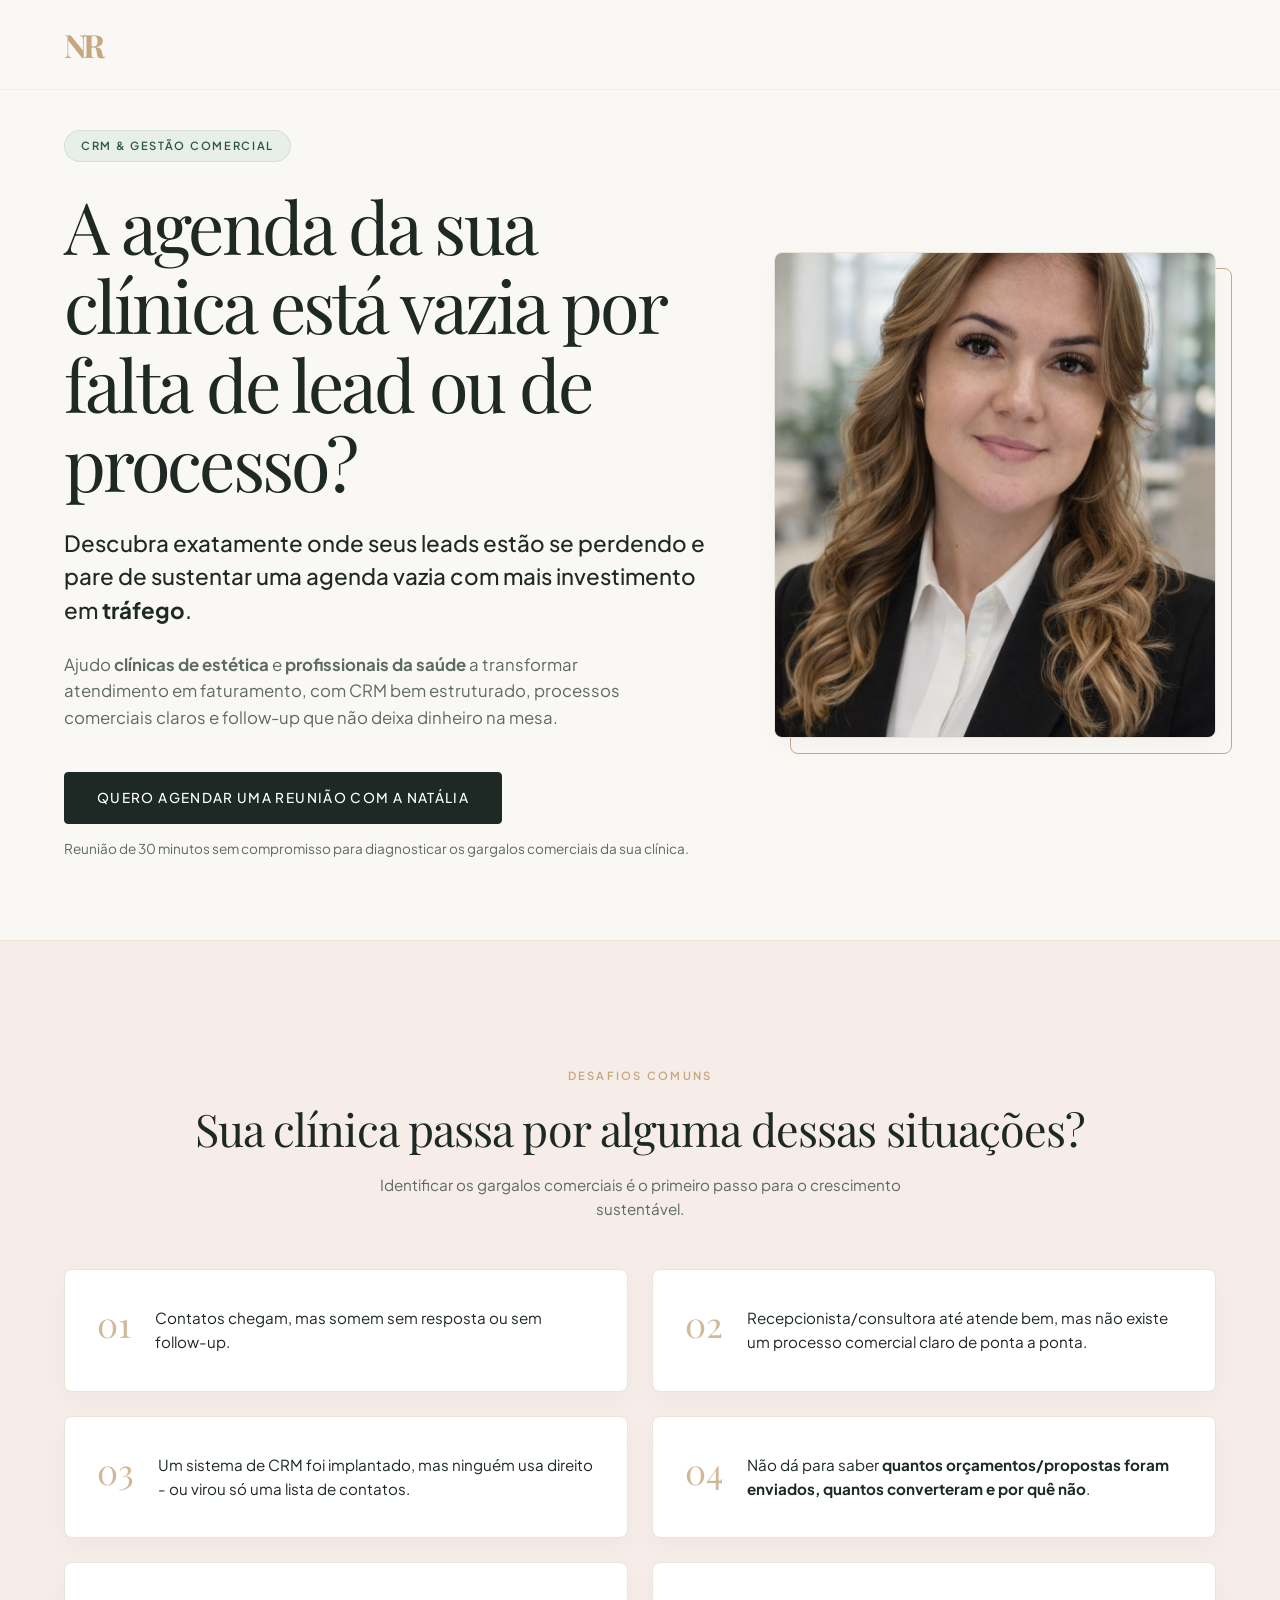
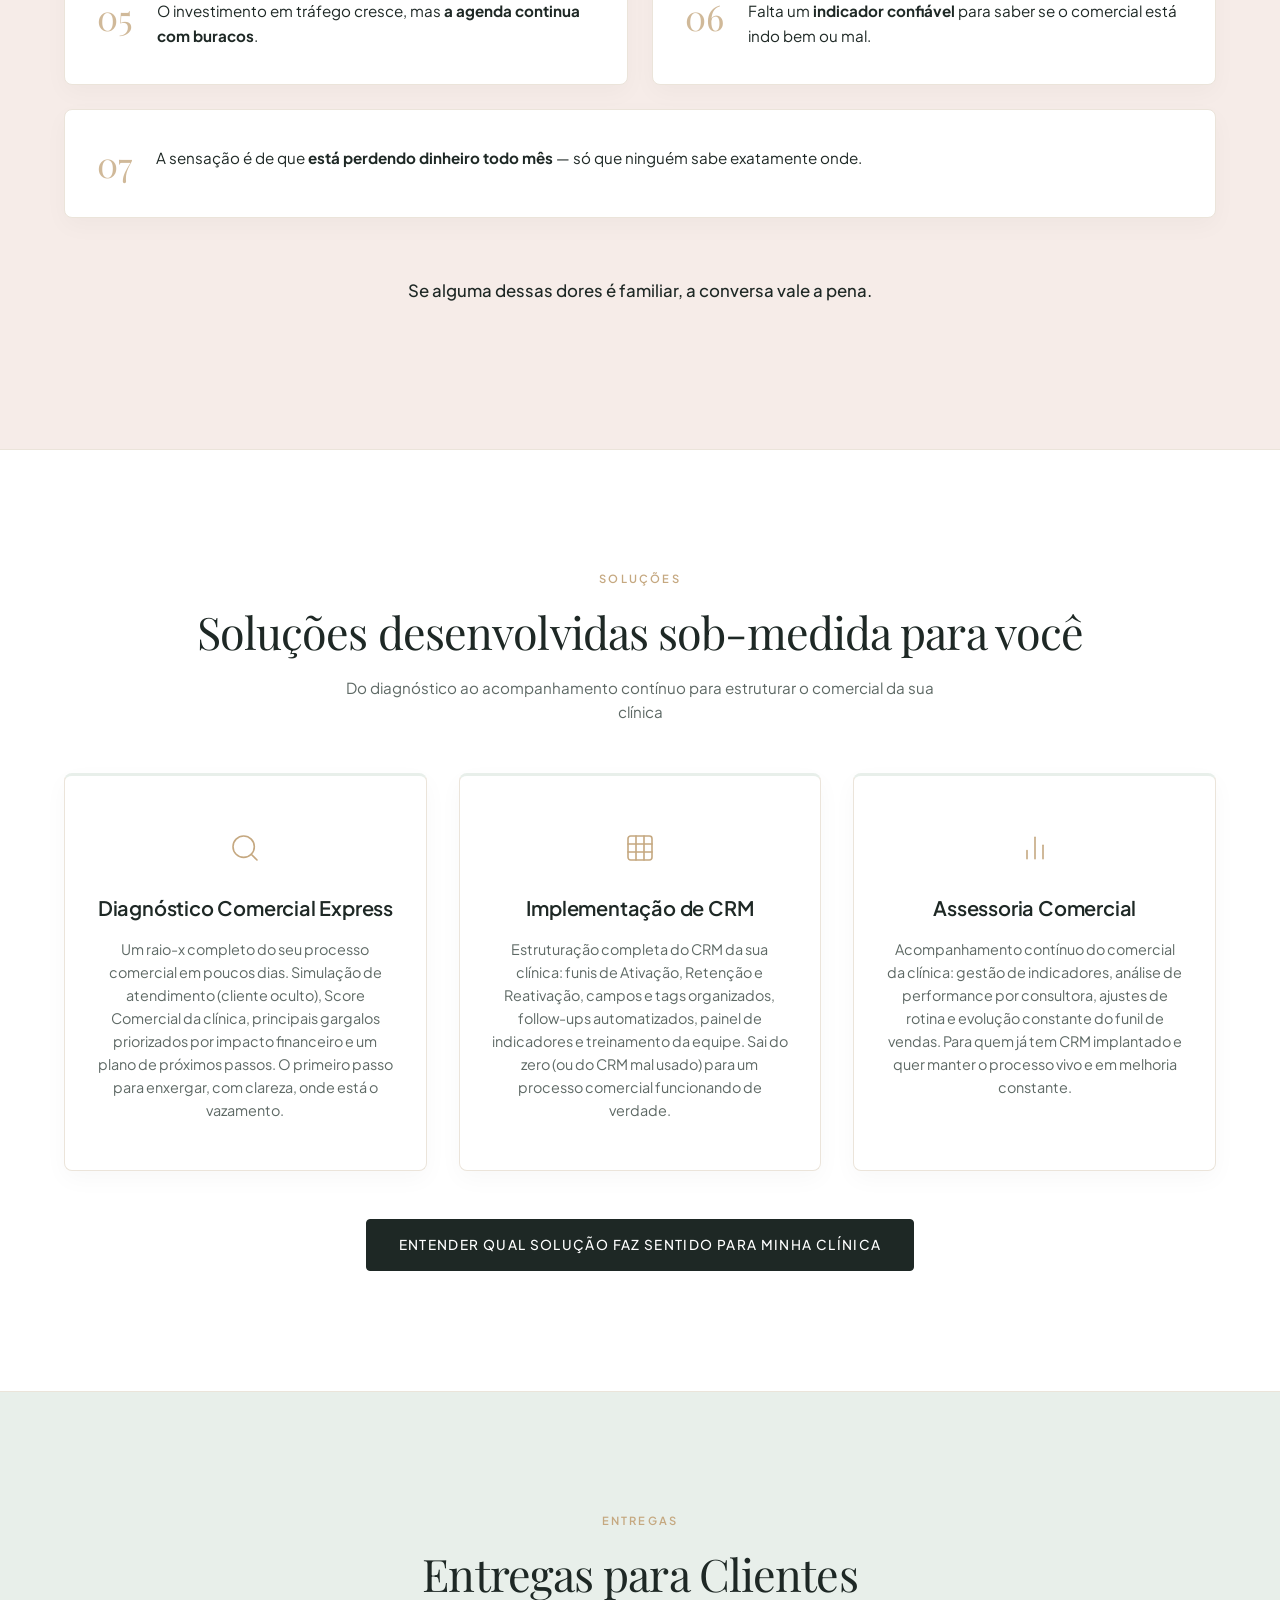
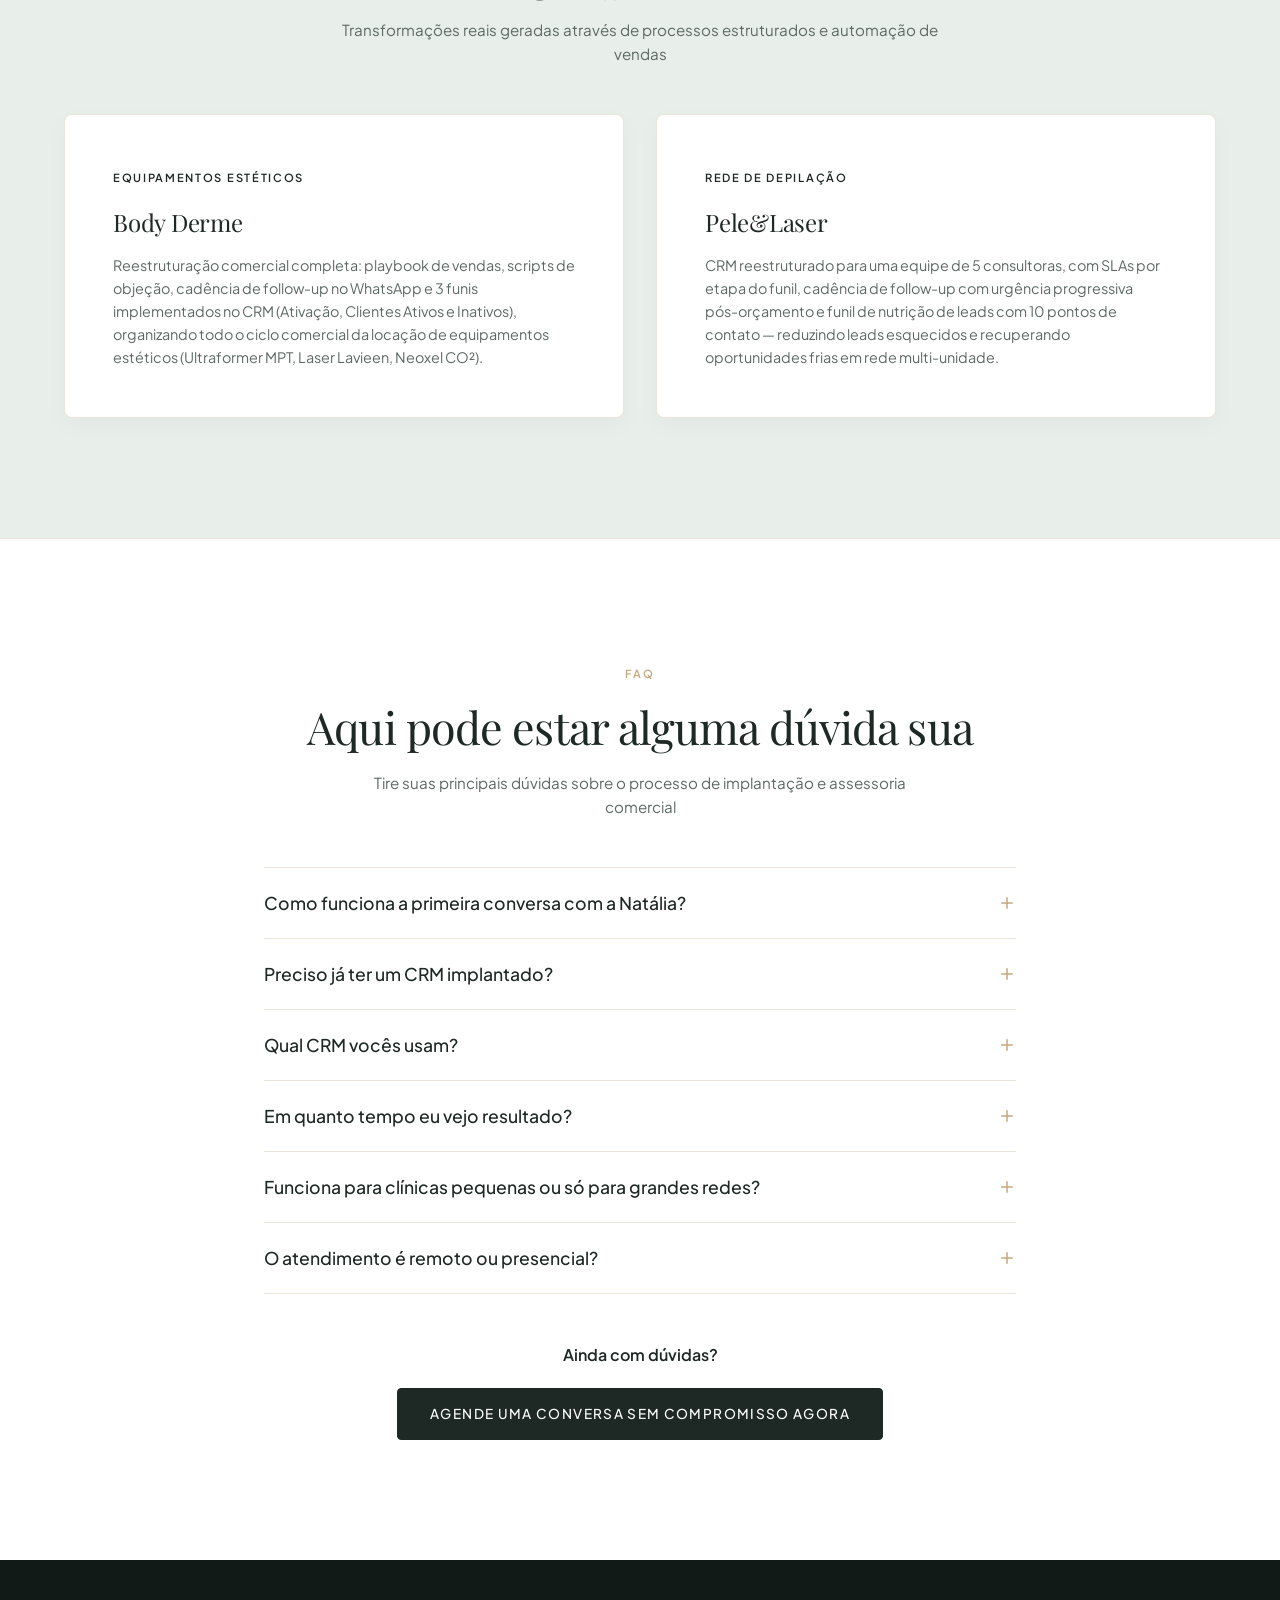
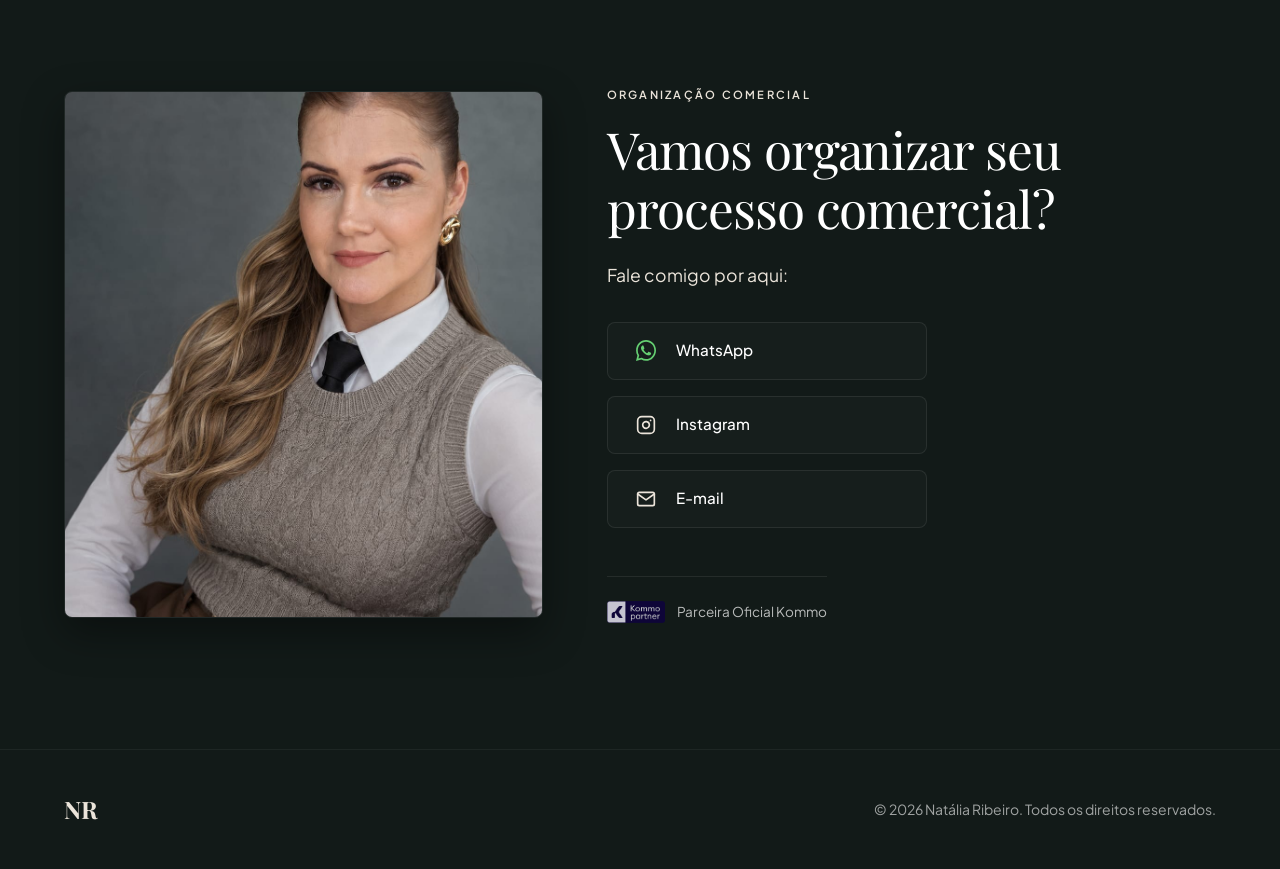
==== index.html @ 7fae6b9a "Remover seção de catálogo do WhatsApp" ====
<!DOCTYPE html>
<html lang="pt-BR">
<head>
    <meta charset="UTF-8">
    <meta name="viewport" content="width=device-width, initial-scale=1.0">
    <meta http-equiv="X-UA-Compatible" content="ie=edge">
    
    <!-- SEO Meta Tags -->
    <title>Natália Ribeiro | CRM e Gestão de Leads</title>
    <meta name="description" content="Especialista em CRM e Gestão de Leads. Transformo conversas em faturamento no Instagram para profissionais da saúde, estética e bem-estar.">
    <meta name="author" content="Natália Ribeiro">
    <meta name="keywords" content="CRM, Gestão de Leads, Kommo, Instagram, Vendas, Saúde, Estética, Automação, WhatsApp API">
    
    <!-- Open Graph / Facebook / WhatsApp -->
    <meta property="og:type" content="website">
    <meta property="og:url" content="https://nataliaribeiross.my.canva.site/">
    <meta property="og:title" content="Natália Ribeiro | CRM e Gestão de Leads">
    <meta property="og:description" content="Transformo conversas em faturamento no Instagram. Organização de processos comerciais, automações e estratégias de relacionamento.">
    <meta property="og:image" content="assets/profile.jpg">

    <!-- Favicon -->
    <link rel="shortcut icon" href="assets/favicon.png" type="image/png">

    <!-- Google Fonts -->
    <link rel="preconnect" href="https://fonts.googleapis.com">
    <link rel="preconnect" href="https://fonts.gstatic.com" crossorigin>
    <link href="https://fonts.googleapis.com/css2?family=Plus+Jakarta+Sans:wght@300;400;500;600;700&family=Playfair+Display:ital,wght@0,300;0,400;0,500;1,400&display=swap" rel="stylesheet">
    
    <!-- Stylesheet -->
    <link rel="stylesheet" href="style.css">
</head>
<body>

    <!-- Header Navigation -->
    <header class="header">
        <div class="header-container">
            <a href="#sobre" class="logo">NR</a>
            
            <!-- Mobile Menu Toggle -->
            <button class="nav-toggle" aria-label="Abrir menu" aria-controls="primary-navigation" aria-expanded="false">
                <span class="hamburger"></span>
            </but            <!-- Navbar Links -->
            <nav class="nav" id="primary-navigation">
                <ul class="nav-list">
                    <li><a href="#sobre" class="nav-link">Sobre</a></li>
                    <li><a href="#dores" class="nav-link">Desafios</a></li>
                    <li><a href="#servicos" class="nav-link">Soluções</a></li>
                    <li><a href="#cases" class="nav-link">Cases</a></li>
                    <li><a href="#duvidas" class="nav-link">Dúvidas</a></li>
                    <li><a href="#contato" class="nav-link">Contato</a></li>
                </ul>
            </nav>
        </div>
    </header>

    <main>
        <!-- Hero Section -->
        <section id="sobre" class="hero-section">
            <div class="container hero-container">
                <div class="hero-content">
                    <span class="hero-badge animate-fade-in">CRM & Gestão Comercial</span>
                    <h1 class="hero-title animate-fade-in">A agenda da sua clínica está vazia por falta de lead ou de processo?</h1>
                    <p class="hero-subtitle animate-fade-in-delay">
                        Descubra exatamente onde seus leads estão se perdendo e pare de sustentar uma agenda vazia com mais investimento em <strong>tráfego</strong>.
                    </p>
                    <p class="hero-description animate-fade-in-delay-2">
                        Ajudo <strong>clínicas de estética</strong> e <strong>profissionais da saúde</strong> a transformar atendimento em faturamento, com CRM bem estruturado, processos comerciais claros e follow-up que não deixa dinheiro na mesa.
                    </p>
                    <div class="hero-cta animate-fade-in-delay-3">
                        <a href="#contato" class="btn btn-primary">Quero agendar uma reunião com a Natália</a>
                        <span class="hero-cta-hint">Reunião de 30 minutos sem compromisso para diagnosticar os gargalos comerciais da sua clínica.</span>
                    </div>
                </div>
                <div class="hero-image-wrapper animate-fade-in-right">
                    <img src="assets/profile.jpg" alt="Natália Ribeiro" class="hero-img">
                </div>
            </div>
        </section>

        <!-- Pains Section (Sessão 2) -->
        <section id="dores" class="pains-section">
            <div class="container pains-container">
                <div class="pains-header text-center">
                    <span class="section-tag">Desafios Comuns</span>
                    <h2 class="section-title">Sua clínica passa por alguma dessas situações?</h2>
                    <p class="section-subtitle">Identificar os gargalos comerciais é o primeiro passo para o crescimento sustentável.</p>
                </div>
                
                <div class="pains-list">
                    <!-- Pain 1 -->
                    <div class="pain-item">
                        <span class="pain-num">01</span>
                        <p class="pain-text">Contatos chegam, mas somem sem resposta ou sem follow-up.</p>
                    </div>

                    <!-- Pain 2 -->
                    <div class="pain-item">
                        <span class="pain-num">02</span>
                        <p class="pain-text">Recepcionista/consultora até atende bem, mas não existe um processo comercial claro de ponta a ponta.</p>
                    </div>

                    <!-- Pain 3 -->
                    <div class="pain-item">
                        <span class="pain-num">03</span>
                        <p class="pain-text">Um sistema de CRM foi implantado, mas ninguém usa direito - ou virou só uma lista de contatos.</p>
                    </div>

                    <!-- Pain 4 -->
                    <div class="pain-item">
                        <span class="pain-num">04</span>
                        <p class="pain-text">Não dá para saber <strong>quantos orçamentos/propostas foram enviados, quantos converteram e por quê não</strong>.</p>
                    </div>

                    <!-- Pain 5 -->
                    <div class="pain-item">
                        <span class="pain-num">05</span>
                        <p class="pain-text">O investimento em tráfego cresce, mas <strong>a agenda continua com buracos</strong>.</p>
                    </div>

                    <!-- Pain 6 -->
                    <div class="pain-item">
                        <span class="pain-num">06</span>
                        <p class="pain-text">Falta um <strong>indicador confiável</strong> para saber se o comercial está indo bem ou mal.</p>
                    </div>

                    <!-- Pain 7 -->
                    <div class="pain-item full-width">
                        <span class="pain-num">07</span>
                        <p class="pain-text">A sensação é de que <strong>está perdendo dinheiro todo mês</strong> — só que ninguém sabe exatamente onde.</p>
                    </div>
                </div>

                <div class="pains-footer text-center">
                    <p class="pains-footer-text">Se alguma dessas dores é familiar, a conversa vale a pena.</p>
                </div>
            </div>
        </section>

        <!-- Services Section -->
        <section id="servicos" class="services-section">
            <div class="container">
                <span class="section-tag text-center" style="display: block; text-align: center;">Soluções</span>
                <h2 class="section-title text-center">Soluções desenvolvidas sob-medida para você</h2>
                <p class="section-subtitle text-center">Do diagnóstico ao acompanhamento contínuo para estruturar o comercial da sua clínica</p>
                
                <div class="services-grid">
                    <!-- Card 1 -->
                    <div class="service-card">
                        <div class="service-icon">
                            <svg width="32" height="32" viewBox="0 0 24 24" fill="none" stroke="currentColor" stroke-width="1.2" stroke-linecap="round" stroke-linejoin="round">
                                <circle cx="11" cy="11" r="8"></circle>
                                <line x1="21" y1="21" x2="16.65" y2="16.65"></line>
                            </svg>
                        </div>
                        <h3 class="service-title">Diagnóstico Comercial Express</h3>
                        <p class="service-desc">
                            Um raio-x completo do seu processo comercial em poucos dias. Simulação de atendimento (cliente oculto), Score Comercial da clínica, principais gargalos priorizados por impacto financeiro e um plano de próximos passos. O primeiro passo para enxergar, com clareza, onde está o vazamento.
                        </p>
                    </div>

                    <!-- Card 2 -->
                    <div class="service-card">
                        <div class="service-icon">
                            <svg width="32" height="32" viewBox="0 0 24 24" fill="none" stroke="currentColor" stroke-width="1.2" stroke-linecap="round" stroke-linejoin="round">
                                <rect x="3" y="3" width="18" height="18" rx="2" ry="2"></rect>
                                <line x1="9" y1="3" x2="9" y2="21"></line>
                                <line x1="15" y1="3" x2="15" y2="21"></line>
                                <line x1="3" y1="9" x2="21" y2="9"></line>
                                <line x1="3" y1="15" x2="21" y2="15"></line>
                            </svg>
                        </div>
                        <h3 class="service-title">Implementação de CRM</h3>
                        <p class="service-desc">
                            Estruturação completa do CRM da sua clínica: funis de Ativação, Retenção e Reativação, campos e tags organizados, follow-ups automatizados, painel de indicadores e treinamento da equipe. Sai do zero (ou do CRM mal usado) para um processo comercial funcionando de verdade.
                        </p>
                    </div>

                    <!-- Card 3 -->
                    <div class="service-card">
                        <div class="service-icon">
                            <svg width="32" height="32" viewBox="0 0 24 24" fill="none" stroke="currentColor" stroke-width="1.2" stroke-linecap="round" stroke-linejoin="round">
                                <line x1="18" y1="20" x2="18" y2="10"></line>
                                <line x1="12" y1="20" x2="12" y2="4"></line>
                                <line x1="6" y1="20" x2="6" y2="14"></line>
                            </svg>
                        </div>
                        <h3 class="service-title">Assessoria Comercial</h3>
                        <p class="service-desc">
                            Acompanhamento contínuo do comercial da clínica: gestão de indicadores, análise de performance por consultora, ajustes de rotina e evolução constante do funil de vendas. Para quem já tem CRM implantado e quer manter o processo vivo e em melhoria constante.
                        </p>
                    </div>
                </div>

                <div class="services-cta text-center" style="margin-top: 48px;">
                    <a href="#contato" class="btn btn-primary">Entender qual solução faz sentido para minha clínica</a>
                </div>
            </div>
        </section>

        <!-- Cases Section (Sessão 4) -->
        <section id="cases" class="cases-section">
            <div class="container">
                <span class="section-tag text-center" style="display: block; text-align: center;">Entregas</span>
                <h2 class="section-title text-center">Entregas para Clientes</h2>
                <p class="section-subtitle text-center">Transformações reais geradas através de processos estruturados e automação de vendas</p>
                
                <div class="cases-grid">
                    <!-- Case 1 -->
                    <div class="case-card">
                        <div class="case-badge">Equipamentos Estéticos</div>
                        <h3 class="case-title">Body Derme</h3>
                        <p class="case-desc">
                            Reestruturação comercial completa: playbook de vendas, scripts de objeção, cadência de follow-up no WhatsApp e 3 funis implementados no CRM (Ativação, Clientes Ativos e Inativos), organizando todo o ciclo comercial da locação de equipamentos estéticos (Ultraformer MPT, Laser Lavieen, Neoxel CO²).
                        </p>
                    </div>

                    <!-- Case 2 -->
                    <div class="case-card">
                        <div class="case-badge">Rede de Depilação</div>
                        <h3 class="case-title">Pele&Laser</h3>
                        <p class="case-desc">
                            CRM reestruturado para uma equipe de 5 consultoras, com SLAs por etapa do funil, cadência de follow-up com urgência progressiva pós-orçamento e funil de nutrição de leads com 10 pontos de contato — reduzindo leads esquecidos e recuperando oportunidades frias em rede multi-unidade.
                        </p>
                    </div>
                </div>
            </div>
        </section>



        <!-- FAQ Section -->
        <section id="duvidas" class="faq-section">
            <div class="container faq-container">
                <div class="faq-header text-center">
                    <span class="section-tag">FAQ</span>
                    <h2 class="section-title">Aqui pode estar alguma dúvida sua</h2>
                    <p class="section-subtitle">Tire suas principais dúvidas sobre o processo de implantação e assessoria comercial</p>
                </div>
                
                <div class="faq-list">
                    <!-- Item 1 -->
                    <div class="faq-item">
                        <button class="faq-question" aria-expanded="false">
                            <span>Como funciona a primeira conversa com a Natália?</span>
                            <span class="faq-toggle-icon">
                                <svg width="18" height="18" viewBox="0 0 24 24" fill="none" stroke="currentColor" stroke-width="2" stroke-linecap="round" stroke-linejoin="round">
                                    <line x1="12" y1="5" x2="12" y2="19"></line>
                                    <line x1="5" y1="12" x2="19" y2="12"></line>
                                </svg>
                            </span>
                        </button>
                        <div class="faq-answer">
                            <div class="faq-answer-content">
                                <p>É uma reunião rápida, de cerca de 30 minutos, para entender o momento comercial da sua clínica e indicar o melhor caminho — seja o Diagnóstico Express, a Implementação de CRM ou a Assessoria Comercial.</p>
                            </div>
                        </div>
                    </div>

                    <!-- Item 2 -->
                    <div class="faq-item">
                        <button class="faq-question" aria-expanded="false">
                            <span>Preciso já ter um CRM implantado?</span>
                            <span class="faq-toggle-icon">
                                <svg width="18" height="18" viewBox="0 0 24 24" fill="none" stroke="currentColor" stroke-width="2" stroke-linecap="round" stroke-linejoin="round">
                                    <line x1="12" y1="5" x2="12" y2="19"></line>
                                    <line x1="5" y1="12" x2="19" y2="12"></line>
                                </svg>
                            </span>
                        </button>
                        <div class="faq-answer">
                            <div class="faq-answer-content">
                                <p>Não. Muitas clínicas começam do zero. O trabalho é justamente estruturar (ou reestruturar) esse processo comercial do início ao fim.</p>
                            </div>
                        </div>
                    </div>

                    <!-- Item 3 -->
                    <div class="faq-item">
                        <button class="faq-question" aria-expanded="false">
                            <span>Qual CRM vocês usam?</span>
                            <span class="faq-toggle-icon">
                                <svg width="18" height="18" viewBox="0 0 24 24" fill="none" stroke="currentColor" stroke-width="2" stroke-linecap="round" stroke-linejoin="round">
                                    <line x1="12" y1="5" x2="12" y2="19"></line>
                                    <line x1="5" y1="12" x2="19" y2="12"></line>
                                </svg>
                            </span>
                        </button>
                        <div class="faq-answer">
                            <div class="faq-answer-content">
                                <p>O trabalho é feito principalmente na plataforma Kommo (da qual a Natália é parceira oficial), mas o diagnóstico inicial não depende de qual CRM você já usa.</p>
                            </div>
                        </div>
                    </div>

                    <!-- Item 4 -->
                    <div class="faq-item">
                        <button class="faq-question" aria-expanded="false">
                            <span>Em quanto tempo eu vejo resultado?</span>
                            <span class="faq-toggle-icon">
                                <svg width="18" height="18" viewBox="0 0 24 24" fill="none" stroke="currentColor" stroke-width="2" stroke-linecap="round" stroke-linejoin="round">
                                    <line x1="12" y1="5" x2="12" y2="19"></line>
                                    <line x1="5" y1="12" x2="19" y2="12"></line>
                                </svg>
                            </span>
                        </button>
                        <div class="faq-answer">
                            <div class="faq-answer-content">
                                <p>O Diagnóstico Comercial Express entrega clareza sobre os gargalos em poucos dias. Já a Implementação de CRM costuma rodar em fases, com entregas e treinamentos ao longo do projeto — o objetivo é gerar processo funcionando, não só relatório.</p>
                            </div>
                        </div>
                    </div>

                    <!-- Item 5 -->
                    <div class="faq-item">
                        <button class="faq-question" aria-expanded="false">
                            <span>Funciona para clínicas pequenas ou só para grandes redes?</span>
                            <span class="faq-toggle-icon">
                                <svg width="18" height="18" viewBox="0 0 24 24" fill="none" stroke="currentColor" stroke-width="2" stroke-linecap="round" stroke-linejoin="round">
                                    <line x1="12" y1="5" x2="12" y2="19"></line>
                                    <line x1="5" y1="12" x2="19" y2="12"></line>
                                </svg>
                            </span>
                        </button>
                        <div class="faq-answer">
                            <div class="faq-answer-content">
                                <p>Funciona para diferentes portes. O que muda é a profundidade do projeto, definida na conversa comercial inicial.</p>
                            </div>
                        </div>
                    </div>

                    <!-- Item 6 -->
                    <div class="faq-item">
                        <button class="faq-question" aria-expanded="false">
                            <span>O atendimento é remoto ou presencial?</span>
                            <span class="faq-toggle-icon">
                                <svg width="18" height="18" viewBox="0 0 24 24" fill="none" stroke="currentColor" stroke-width="2" stroke-linecap="round" stroke-linejoin="round">
                                    <line x1="12" y1="5" x2="12" y2="19"></line>
                                    <line x1="5" y1="12" x2="19" y2="12"></line>
                                </svg>
                            </span>
                        </button>
                        <div class="faq-answer">
                            <div class="faq-answer-content">
                                <p>100% remoto, o que permite atender clínicas em qualquer cidade do Brasil com a mesma agilidade e eficiência.</p>
                            </div>
                        </div>
                    </div>
                </div>
                
                <div class="faq-footer text-center" style="margin-top: 48px;">
                    <p class="faq-footer-text" style="font-weight: 600; margin-bottom: 20px; color: var(--gold-dark);">Ainda com dúvidas?</p>
                    <a href="#contato" class="btn btn-primary">Agende uma conversa sem compromisso agora</a>
                </div>
            </div>
        </section>

        <!-- Contact Section -->
        <section id="contato" class="contact-section">
            <div class="container contact-container">
                <div class="contact-image-wrapper">
                    <img src="assets/contact-profile.jpg" alt="Natália Ribeiro" class="contact-img">
                </div>
                
                <div class="contact-content">
                    <span class="section-tag invert">Organização Comercial</span>
                    <h2 class="contact-title">Vamos organizar seu processo comercial?</h2>
                    <p class="contact-subtitle">Fale comigo por aqui:</p>
                    
                    <div class="contact-links">
                        <!-- WhatsApp -->
                        <a href="https://wa.me/5534991922080" target="_blank" rel="noopener noreferrer" class="contact-btn whatsapp">
                            <span class="contact-icon-wrapper">
                                <img src="assets/whatsapp-icon.svg" alt="WhatsApp Icon" class="contact-icon">
                            </span>
                            <span>WhatsApp</span>
                        </a>
                        
                        <!-- Instagram -->
                        <a href="https://instagram.com/nataliaribeiiros" target="_blank" rel="noopener noreferrer" class="contact-btn instagram">
                            <span class="contact-icon-wrapper">
                                <svg width="20" height="20" viewBox="0 0 24 24" fill="none" stroke="currentColor" stroke-width="2" stroke-linecap="round" stroke-linejoin="round" class="contact-icon">
                                    <rect x="2" y="2" width="20" height="20" rx="5" ry="5"></rect>
                                    <path d="M16 11.37A4 4 0 1 1 12.63 8 4 4 0 0 1 16 11.37z"></path>
                                    <line x1="17.5" y1="6.5" x2="17.51" y2="6.5"></line>
                                </svg>
                            </span>
                            <span>Instagram</span>
                        </a>
                        
                        <!-- Email -->
                        <a href="mailto:nataliarsilveira@gmail.com" class="contact-btn email">
                            <span class="contact-icon-wrapper">
                                <svg width="20" height="20" viewBox="0 0 24 24" fill="none" stroke="currentColor" stroke-width="2" stroke-linecap="round" stroke-linejoin="round" class="contact-icon">
                                    <path d="M4 4h16c1.1 0 2 .9 2 2v12c0 1.1-.9 2-2 2H4c-1.1 0-2-.9-2-2V6c0-1.1.9-2 2-2z"></path>
                                    <polyline points="22,6 12,13 2,6"></polyline>
                                </svg>
                            </span>
                            <span>E-mail</span>
                        </a>
                    </div>

                    <!-- Kommo Partnership -->
                    <div class="kommo-badge">
                        <a href="http://www.kommo.com" target="_blank" rel="noopener noreferrer" class="kommo-link">
                            <img src="assets/kommo-logo.png" alt="Kommo Logo" class="kommo-logo">
                            <span class="kommo-text">Parceira Oficial Kommo</span>
                        </a>
                    </div>
                </div>
            </div>
        </section>
    </main>

    <!-- Footer -->
    <footer class="footer">
        <div class="container footer-container">
            <div class="footer-logo">NR</div>
            <p class="footer-copy">
                &copy; 2026 Natália Ribeiro. Todos os direitos reservados.
            </p>
        </div>
    </footer>

    <!-- JavaScript -->
    <script src="index.js"></script>
</body>
</html>
---- style.css ----
/* ==========================================================================
   DESIGN SYSTEM & VARIABLES
   ========================================================================== */
:root {
    /* Color Palette - Pastel Premium */
    --bg-primary: #FAF8F5;       /* Alabastro/Areia muito suave - fundo principal */
    --bg-secondary: #FFFFFF;     /* Branco puro para blocos e cards */
    --bg-pastel-sage: #E8EFEA;    /* Verde sálvia pastel (estética, saúde, frescor) */
    --bg-pastel-rose: #F6ECE8;    /* Rosa antigo/pêssego pastel (delicado, beleza) */
    --bg-dark: #121A18;          /* Grafite floresta profundo para seções escuras */
    --text-dark: #1E2825;        /* Texto principal escuro e suave */
    --text-muted: #5E6965;       /* Texto secundário cinza sálvia */
    --gold: #C5A880;             /* Ouro champanhe */
    --gold-light: #EBE4DA;       /* Linhas de contorno claras */
    --white: #ffffff;
    --shadow-soft: 0 8px 24px rgba(30, 40, 37, 0.03);
    --shadow-hover: 0 16px 36px rgba(30, 40, 37, 0.05);
    
    /* Fonts */
    --font-title: 'Playfair Display', serif;
    --font-body: 'Plus Jakarta Sans', sans-serif;
    
    /* Transitions & Borders */
    --transition-smooth: all 0.5s cubic-bezier(0.16, 1, 0.3, 1);
    --transition-fast: all 0.25s cubic-bezier(0.16, 1, 0.3, 1);
    --border-radius-card: 8px;
    --border-radius-btn: 4px;
    
    /* Layout */
    --header-height: 90px;
    --header-scrolled-height: 75px;
}

/* ==========================================================================
   RESET & BASE STYLES
   ========================================================================== */
*, *::before, *::after {
    box-sizing: border-box;
    margin: 0;
    padding: 0;
}

html {
    scroll-behavior: smooth;
    font-size: 16px;
    background-color: var(--bg-primary);
    -webkit-font-smoothing: antialiased;
}

body {
    font-family: var(--font-body);
    color: var(--text-dark);
    line-height: 1.6;
    overflow-x: hidden;
    background-color: var(--bg-primary);
}

img {
    max-width: 100%;
    height: auto;
    display: block;
}

a {
    text-decoration: none;
    color: inherit;
    transition: var(--transition-fast);
}

button {
    font-family: inherit;
    border: none;
    background: none;
    cursor: pointer;
}

ul {
    list-style: none;
}

.container {
    width: 100%;
    max-width: 1200px;
    margin: 0 auto;
    padding: 0 24px;
}

/* ==========================================================================
   TYPOGRAPHY
   ========================================================================== */
h1, h2, h3, h4 {
    font-family: var(--font-body);
    color: var(--text-dark);
    font-weight: 600;
    letter-spacing: -0.01em;
}

.section-tag {
    display: inline-block;
    font-size: 0.7rem;
    font-weight: 600;
    text-transform: uppercase;
    letter-spacing: 0.2em;
    color: var(--gold);
    margin-bottom: 16px;
}

.section-tag.invert {
    color: var(--gold-light);
}

.section-title {
    font-family: var(--font-title);
    font-size: clamp(1.8rem, 4.5vw, 2.8rem);
    font-weight: 400;
    line-height: 1.25;
    margin-bottom: 16px;
    letter-spacing: -0.02em;
    color: var(--text-dark);
}

.text-center {
    text-align: center;
}

.section-subtitle {
    font-size: 0.95rem;
    color: var(--text-muted);
    max-width: 600px;
    margin: 0 auto 48px;
    font-weight: 400;
    line-height: 1.6;
}

/* ==========================================================================
   BUTTONS
   ========================================================================== */
.btn {
    display: inline-block;
    padding: 14px 32px;
    font-size: 0.85rem;
    font-weight: 500;
    text-transform: uppercase;
    letter-spacing: 0.1em;
    border-radius: var(--border-radius-btn);
    transition: var(--transition-fast);
    text-align: center;
}

.btn-primary {
    background-color: var(--text-dark);
    color: var(--white);
    border: 1px solid var(--text-dark);
}

.btn-primary:hover {
    background-color: var(--gold);
    border-color: var(--gold);
    color: var(--white);
}

/* ==========================================================================
   HEADER NAVIGATION
   ========================================================================== */
.header {
    position: fixed;
    top: 0;
    left: 0;
    width: 100%;
    height: var(--header-height);
    background-color: rgba(250, 248, 245, 0.85);
    backdrop-filter: blur(12px);
    -webkit-backdrop-filter: blur(12px);
    z-index: 1000;
    transition: var(--transition-smooth);
    border-bottom: 1px solid rgba(197, 168, 128, 0.15);
}

.header.scrolled {
    height: var(--header-scrolled-height);
    background-color: rgba(250, 248, 245, 0.96);
    box-shadow: var(--shadow-soft);
}

.header-container {
    height: 100%;
    display: flex;
    justify-content: space-between;
    align-items: center;
    max-width: 1200px;
    margin: 0 auto;
    padding: 0 24px;
}

.logo {
    font-family: var(--font-title);
    font-size: 2rem;
    font-weight: 700;
    color: var(--gold);
    letter-spacing: -0.12em;
    transition: var(--transition-smooth);
}

.logo:hover {
    transform: scale(1.05);
}

.nav-list {
    display: flex;
    gap: 32px;
}

.nav-link {
    font-size: 0.95rem;
    font-weight: 500;
    color: var(--gold);
    position: relative;
    padding: 6px 0;
}

.nav-link::after {
    content: '';
    position: absolute;
    bottom: 0;
    left: 0;
    width: 100%;
    height: 1px;
    background-color: var(--gold);
    transform: scaleX(0);
    transform-origin: right;
    transition: transform 0.3s cubic-bezier(0.16, 1, 0.3, 1);
}

.nav-link:hover::after,
.nav-link.active::after {
    transform: scaleX(1);
    transform-origin: left;
}

/* Mobile Toggle Hamburger */
.nav-toggle {
    display: none;
    z-index: 1100;
    padding: 10px;
}

.hamburger {
    display: block;
    position: relative;
    width: 24px;
    height: 2px;
    background-color: var(--gold);
    transition: var(--transition-smooth);
}

.hamburger::before,
.hamburger::after {
    content: '';
    position: absolute;
    left: 0;
    width: 100%;
    height: 2px;
    background-color: var(--gold);
    transition: var(--transition-smooth);
}

.hamburger::before {
    top: -6px;
}

.hamburger::after {
    bottom: -6px;
}

/* Active Hamburger menu toggle states */
.nav-toggle[aria-expanded="true"] .hamburger {
    background-color: transparent;
}

.nav-toggle[aria-expanded="true"] .hamburger::before {
    transform: rotate(45deg);
    top: 0;
}

.nav-toggle[aria-expanded="true"] .hamburger::after {
    transform: rotate(-45deg);
    bottom: 0;
}

/* ==========================================================================
   HERO SECTION
   ========================================================================== */
.hero-section {
    padding-top: calc(var(--header-height) + 40px);
    padding-bottom: 80px;
    position: relative;
    background-color: var(--bg-primary);
    overflow: hidden;
}

.hero-container {
    display: grid;
    grid-template-columns: 1.2fr 0.8fr;
    gap: 48px;
    align-items: center;
}

.hero-content {
    z-index: 2;
}

.hero-badge {
    display: inline-flex;
    align-items: center;
    padding: 6px 16px;
    font-size: 0.7rem;
    font-weight: 600;
    text-transform: uppercase;
    letter-spacing: 0.15em;
    color: #2b5745;
    background-color: var(--bg-pastel-sage);
    border-radius: 50px;
    margin-bottom: 24px;
    border: 1px solid rgba(43, 87, 69, 0.1);
}

.hero-title {
    font-family: var(--font-title);
    font-size: clamp(2.5rem, 8vw, 4.5rem);
    font-weight: 400;
    line-height: 1.1;
    margin-bottom: 24px;
    letter-spacing: -0.04em;
}

.hero-subtitle {
    font-size: clamp(1.1rem, 3vw, 1.4rem);
    font-family: var(--font-body);
    font-weight: 500;
    color: var(--text-dark);
    margin-bottom: 24px;
    line-height: 1.5;
}

.hero-description {
    font-size: clamp(0.95rem, 2vw, 1.05rem);
    color: var(--text-muted);
    margin-bottom: 40px;
    max-width: 600px;
    line-height: 1.6;
}

.hero-image-wrapper {
    position: relative;
    z-index: 2;
}

.hero-image-wrapper::before {
    content: '';
    position: absolute;
    top: 16px;
    left: 16px;
    width: 100%;
    height: 100%;
    border: 1px solid var(--gold);
    border-radius: var(--border-radius-card);
    z-index: -1;
    pointer-events: none;
    transition: var(--transition-smooth);
}

.hero-image-wrapper:hover::before {
    transform: translate(-4px, -4px);
}

.hero-img {
    width: 100%;
    height: auto;
    border-radius: var(--border-radius-card);
    box-shadow: var(--shadow-soft);
    object-fit: cover;
    aspect-ratio: 1 / 1.1;
    border: 1px solid var(--gold-light);
    transition: var(--transition-smooth);
}

.hero-img:hover {
    transform: scale(1.01);
}



/* ==========================================================================
   SERVICES SECTION
   ========================================================================== */
.services-section {
    padding: 120px 0;
    background-color: var(--bg-secondary);
    border-top: 1px solid var(--gold-light);
}

.services-grid {
    display: grid;
    grid-template-columns: repeat(3, 1fr);
    gap: 32px;
    margin-top: 48px;
}

.service-card {
    background-color: var(--white);
    padding: 48px 32px;
    border-radius: var(--border-radius-card);
    transition: var(--transition-fast);
    border: 1px solid var(--gold-light);
    border-top: 3px solid var(--bg-pastel-sage);
    display: flex;
    flex-direction: column;
    align-items: center;
    text-align: center;
    box-shadow: var(--shadow-soft);
}

.service-card:hover {
    transform: translateY(-4px);
    border-color: var(--gold);
    border-top-color: var(--gold-dark);
    box-shadow: var(--shadow-hover);
}

.service-icon {
    color: var(--gold);
    margin-bottom: 20px;
    display: flex;
    align-items: center;
    justify-content: center;
    width: 48px;
    height: 48px;
    transition: var(--transition-fast);
}

.service-card:hover .service-icon {
    color: var(--text-dark);
}

.service-title {
    font-size: 1.25rem;
    margin-bottom: 14px;
    font-weight: 600;
    color: var(--text-dark);
}

.service-desc {
    font-size: 0.9rem;
    color: var(--text-muted);
    line-height: 1.6;
}

/* ==========================================================================
   FAQ SECTION (ACCORDION)
   ========================================================================== */
.faq-section {
    padding: 120px 0;
    background-color: var(--white);
    border-top: 1px solid var(--gold-light);
}

.faq-container {
    max-width: 800px;
}

.faq-list {
    margin-top: 40px;
    display: flex;
    flex-direction: column;
    gap: 0;
}

.faq-item {
    background-color: transparent;
    border-bottom: 1px solid var(--gold-light);
    border-radius: 0;
    overflow: hidden;
    transition: var(--transition-fast);
}

.faq-item:first-child {
    border-top: 1px solid var(--gold-light);
}

.faq-question {
    width: 100%;
    padding: 24px 0;
    display: flex;
    justify-content: space-between;
    align-items: center;
    text-align: left;
    font-family: var(--font-body);
    font-size: 1.1rem;
    font-weight: 500;
    color: var(--text-dark);
    transition: var(--transition-fast);
}

.faq-toggle-icon {
    display: flex;
    align-items: center;
    justify-content: center;
    color: var(--gold);
    transition: transform 0.3s cubic-bezier(0.16, 1, 0.3, 1);
}

.faq-item.active {
    background-color: transparent;
}

.faq-item.active .faq-toggle-icon {
    transform: rotate(45deg);
}

.faq-answer {
    max-height: 0;
    overflow: hidden;
    transition: max-height 0.3s cubic-bezier(0.16, 1, 0.3, 1);
}

.faq-answer-content {
    padding: 0 0 24px 0;
    font-size: 0.95rem;
    color: var(--text-muted);
    line-height: 1.65;
}

/* ==========================================================================
   CONTACT SECTION
   ========================================================================== */
.contact-section {
    padding: 120px 0;
    background-color: var(--bg-dark);
    color: var(--white);
    position: relative;
    overflow: hidden;
}

.contact-container {
    display: grid;
    grid-template-columns: 0.88fr 1.12fr;
    gap: 64px;
    align-items: center;
}

.contact-content {
    z-index: 2;
}

.contact-title {
    font-family: var(--font-title);
    font-size: clamp(2rem, 6vw, 3.2rem);
    color: var(--white);
    line-height: 1.15;
    margin-bottom: 24px;
    font-weight: 400;
    letter-spacing: -0.02em;
}

.contact-subtitle {
    font-size: 1.1rem;
    color: var(--gold-light);
    margin-bottom: 32px;
}

.contact-links {
    display: flex;
    flex-direction: column;
    gap: 16px;
    margin-bottom: 48px;
    max-width: 320px;
}

.contact-btn {
    display: flex;
    align-items: center;
    gap: 16px;
    padding: 14px 24px;
    border-radius: var(--border-radius-card);
    background-color: rgba(255, 255, 255, 0.02);
    border: 1px solid rgba(255, 255, 255, 0.08);
    font-weight: 500;
    font-size: 0.95rem;
    color: var(--white);
    transition: var(--transition-fast);
}

.contact-icon-wrapper {
    display: flex;
    align-items: center;
    justify-content: center;
    width: 28px;
    height: 28px;
    color: var(--gold-light);
    transition: var(--transition-fast);
}

.contact-icon {
    width: 20px;
    height: auto;
}

.contact-icon.envelope {
    width: 24px;
}

/* Hover effects for contact buttons - Minimalist and unified */
.contact-btn:hover {
    background-color: rgba(255, 255, 255, 0.06);
    border-color: var(--gold);
    transform: translateY(-2px);
}

.contact-btn:hover .contact-icon-wrapper {
    color: var(--gold);
}

/* Partner Badge */
.kommo-badge {
    border-top: 1px solid rgba(255, 255, 255, 0.08);
    padding-top: 24px;
    display: inline-block;
}

.kommo-link {
    display: flex;
    align-items: center;
    gap: 12px;
}

.kommo-logo {
    height: 22px;
    width: auto;
    opacity: 0.8;
}

.kommo-text {
    font-size: 0.85rem;
    color: var(--white);
    opacity: 0.7;
}

.contact-image-wrapper {
    z-index: 2;
}

.contact-img {
    width: 100%;
    height: auto;
    border-radius: var(--border-radius-card);
    box-shadow: 0 15px 40px rgba(0, 0, 0, 0.4);
    object-fit: cover;
    aspect-ratio: 1 / 1.1;
    border: 1px solid rgba(255, 255, 255, 0.06);
}

/* ==========================================================================
   FOOTER
   ========================================================================== */
.footer {
    background-color: var(--bg-dark);
    color: rgba(255, 255, 255, 0.6);
    padding: 40px 0;
    border-top: 1px solid rgba(255, 255, 255, 0.05);
}

.footer-container {
    display: flex;
    justify-content: space-between;
    align-items: center;
}

.footer-logo {
    font-family: var(--font-title);
    font-size: 1.5rem;
    font-weight: 700;
    color: var(--gold-light);
}

.footer-copy {
    font-size: 0.875rem;
}

/* ==========================================================================
   RESPONSIVENESS (MEDIA QUERIES)
   ========================================================================== */

/* Display helper */
.desktop-only {
    display: block;
}

@media (max-width: 991px) {
    /* Hero section */
    .hero-container {
        grid-template-columns: 1fr;
        gap: 32px;
        text-align: center;
    }
    
    .hero-image-wrapper {
        order: -1;
        max-width: 450px;
        margin: 0 auto;
    }
    
    .hero-description {
        margin-left: auto;
        margin-right: auto;
    }
    
    /* Services grid */
    .services-grid {
        grid-template-columns: 1fr;
        gap: 24px;
        max-width: 480px;
        margin: 0 auto;
    }
    
    /* Contact section */
    .contact-container {
        grid-template-columns: 1fr;
        gap: 48px;
        text-align: center;
    }
    
    .contact-content {
        order: 1;
    }
    
    .contact-image-wrapper {
        order: 2;
        max-width: 450px;
        margin: 0 auto;
    }
    
    .contact-links {
        margin-left: auto;
        margin-right: auto;
    }
    
    .kommo-badge {
        justify-content: center;
    }
    
    .kommo-link {
        justify-content: center;
    }

    /* Intro section */
    .intro-section {
        background-image: none;
        padding: 80px 0;
    }
    
    .intro-container {
        justify-content: center;
    }
    
    .intro-content-wrapper {
        max-width: 100%;
        text-align: center;
    }
    
    .intro-divider {
        margin: 24px auto 32px;
    }
}

@media (max-width: 768px) {
    /* Display helpers */
    .desktop-only {
        display: none;
    }
    
    /* Sections spacing */
    .hero-section {
        padding-top: calc(var(--header-height) + 20px);
        padding-bottom: 60px;
    }
    
    .intro-section,
    .services-section,
    .faq-section,
    .contact-section {
        padding: 60px 0;
    }
    
    .intro-text {
        font-size: 1.1rem;
        text-align: center;
    }
    
    /* Toggle Hamburger Mobile Navigation */
    .nav-toggle {
        display: block;
    }
    
    .nav {
        position: fixed;
        top: var(--header-height);
        left: 0;
        width: 100%;
        height: 0;
        background-color: var(--bg-primary);
        z-index: 999;
        overflow: hidden;
        transition: var(--transition-smooth);
        border-bottom: 0px solid rgba(198, 167, 94, 0.1);
    }
    
    .nav.open {
        height: calc(100vh - var(--header-height));
        border-bottom: 1px solid rgba(198, 167, 94, 0.15);
    }
    
    .nav-list {
        flex-direction: column;
        align-items: center;
        justify-content: center;
        height: 80%;
        gap: 40px;
    }
    
    .nav-link {
        font-size: 1.35rem;
        font-family: var(--font-title);
        font-weight: 600;
    }
    
    .header.scrolled {
        /* Keep header height fixed on mobile to prevent navbar jumping */
        height: var(--header-height);
    }
    
    .nav-toggle[aria-expanded="true"] + .nav {
        /* handled by JS toggling .open class */
    }
    
    .footer-container {
        flex-direction: column;
        gap: 16px;
        text-align: center;
    }
}

/* ==========================================================================
   ANIMATIONS & EFFECTS
   ========================================================================== */
.animate-fade-in {
    animation: fadeIn 1s cubic-bezier(0.16, 1, 0.3, 1) forwards;
}

.animate-fade-in-delay {
    opacity: 0;
    animation: fadeIn 1s cubic-bezier(0.16, 1, 0.3, 1) 0.2s forwards;
}

.animate-fade-in-delay-2 {
    opacity: 0;
    animation: fadeIn 1s cubic-bezier(0.16, 1, 0.3, 1) 0.4s forwards;
}

.animate-fade-in-delay-3 {
    opacity: 0;
    animation: fadeIn 1s cubic-bezier(0.16, 1, 0.3, 1) 0.6s forwards;
}

.animate-fade-in-right {
    opacity: 0;
    transform: translateX(30px);
    animation: fadeInRight 1.2s cubic-bezier(0.16, 1, 0.3, 1) 0.3s forwards;
}

@keyframes fadeIn {
    from {
        opacity: 0;
        transform: translateY(20px);
    }
    to {
        opacity: 1;
        transform: translateY(0);
    }
}

@keyframes fadeInRight {
    from {
        opacity: 0;
        transform: translateX(30px);
    }
    to {
        opacity: 1;
        transform: translateX(0);
    }
}

/* ==========================================================================
   HERO CALLOUT/HINT
   ========================================================================== */
.hero-cta-hint {
    display: block;
    margin-top: 14px;
    font-size: 0.85rem;
    font-weight: 400;
    color: var(--text-muted);
    opacity: 0;
    animation: fadeIn 1s cubic-bezier(0.16, 1, 0.3, 1) 0.8s forwards;
}

/* ==========================================================================
   PAINS SECTION (SESSÃO 2)
   ========================================================================== */
.pains-section {
    padding: 120px 0;
    background-color: var(--bg-pastel-rose);
    position: relative;
    overflow: hidden;
    border-top: 1px solid var(--gold-light);
}

.pains-list {
    display: grid;
    grid-template-columns: repeat(2, 1fr);
    gap: 24px;
    margin-bottom: 60px;
    margin-top: 48px;
}

.pain-item {
    background-color: var(--bg-secondary);
    border: 1px solid var(--gold-light);
    padding: 36px 32px;
    border-radius: var(--border-radius-card);
    display: flex;
    align-items: flex-start;
    gap: 24px;
    box-shadow: var(--shadow-soft);
    transition: var(--transition-fast);
}

.pain-item:hover {
    transform: translateY(-2px);
    border-color: var(--gold);
    box-shadow: var(--shadow-hover);
}

.pain-item.full-width {
    grid-column: 1 / -1;
}

.pain-num {
    font-family: var(--font-title);
    font-size: 2.2rem;
    font-weight: 300;
    color: var(--gold);
    line-height: 1;
    opacity: 0.8;
    flex-shrink: 0;
}

.pain-text {
    font-size: 0.95rem;
    font-weight: 400;
    color: var(--text-dark);
    line-height: 1.6;
    margin: 0;
}

.pains-footer {
    max-width: 600px;
    margin: 0 auto;
}

.pains-footer-text {
    font-size: 1.05rem;
    font-weight: 500;
    color: var(--gold-dark);
    margin-bottom: 24px;
}

/* ==========================================================================
   CASES SECTION (SESSÃO 4)
   ========================================================================== */
.cases-section {
    padding: 120px 0;
    background-color: var(--bg-pastel-sage);
    border-top: 1px solid var(--gold-light);
}

.cases-grid {
    display: grid;
    grid-template-columns: repeat(auto-fit, minmax(400px, 1fr));
    gap: 32px;
    margin-top: 48px;
}

@media (max-width: 991px) {
    .cases-grid {
        grid-template-columns: 1fr;
    }
}

.case-card {
    background-color: var(--white);
    border-radius: var(--border-radius-card);
    padding: 48px;
    border: 1px solid var(--gold-light);
    position: relative;
    box-shadow: var(--shadow-soft);
    transition: var(--transition-fast);
}

.case-card:hover {
    transform: translateY(-4px);
    border-color: var(--gold);
    box-shadow: var(--shadow-hover);
}

.case-badge {
    display: inline-block;
    padding: 4px 0;
    background-color: transparent;
    color: var(--gold-dark);
    font-size: 0.7rem;
    font-weight: 600;
    text-transform: uppercase;
    letter-spacing: 0.15em;
    margin-bottom: 12px;
}

.case-title {
    font-size: 1.5rem;
    font-family: var(--font-title);
    font-weight: 400;
    color: var(--text-dark);
    margin-bottom: 12px;
}

.case-desc {
    font-size: 0.9rem;
    color: var(--text-muted);
    line-height: 1.6;
    margin: 0;
}
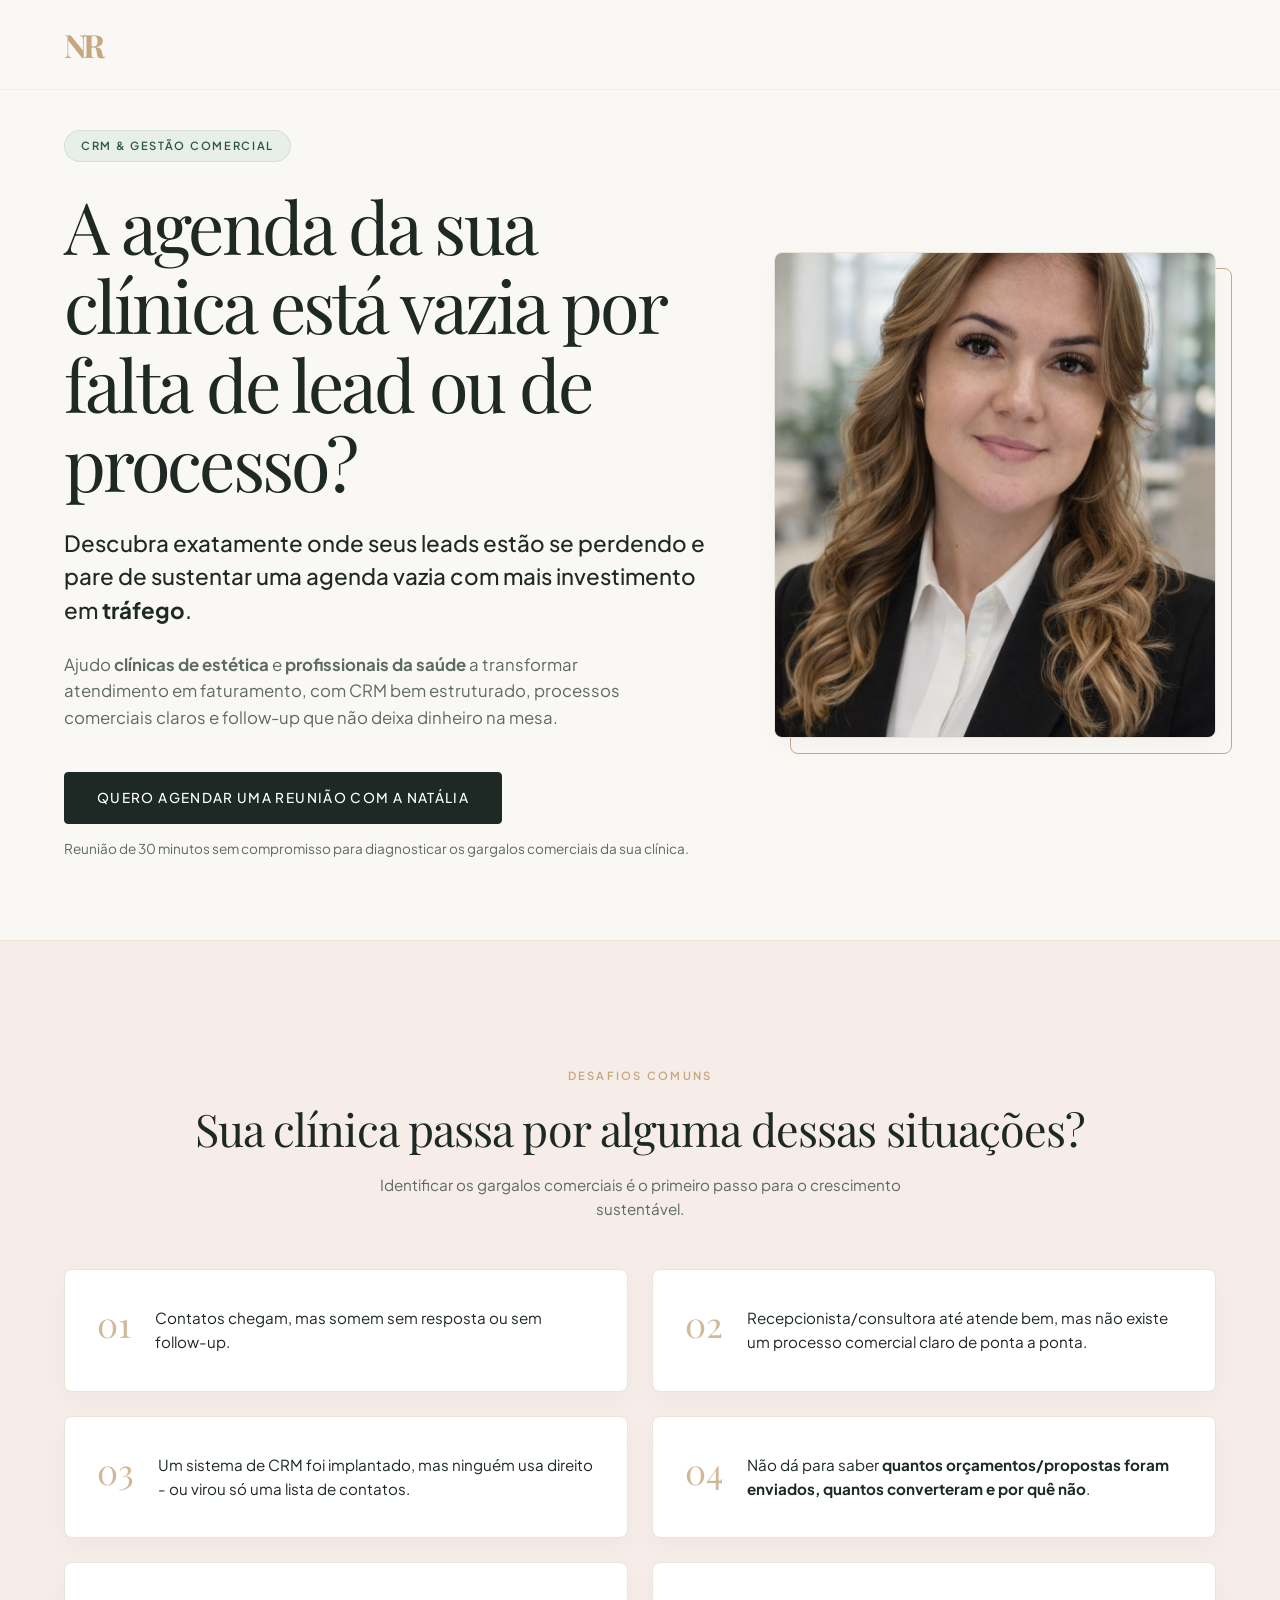
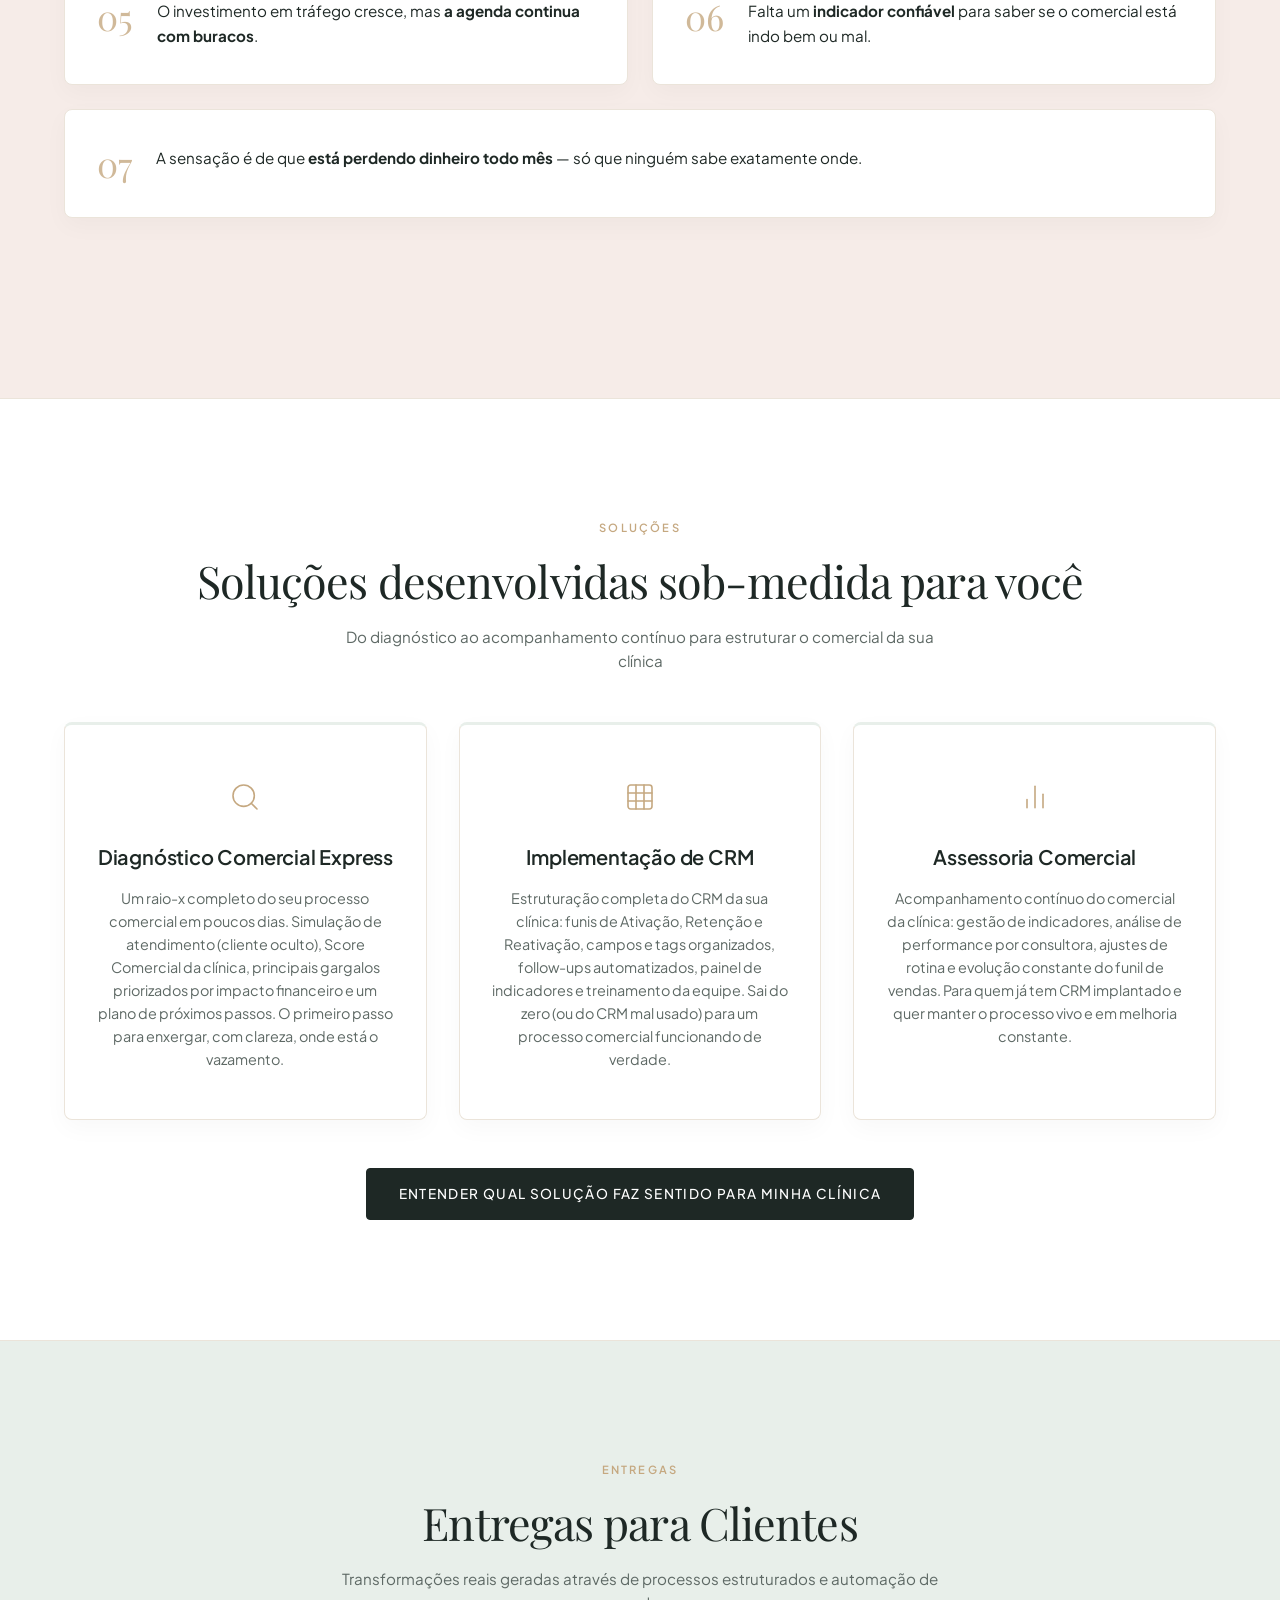
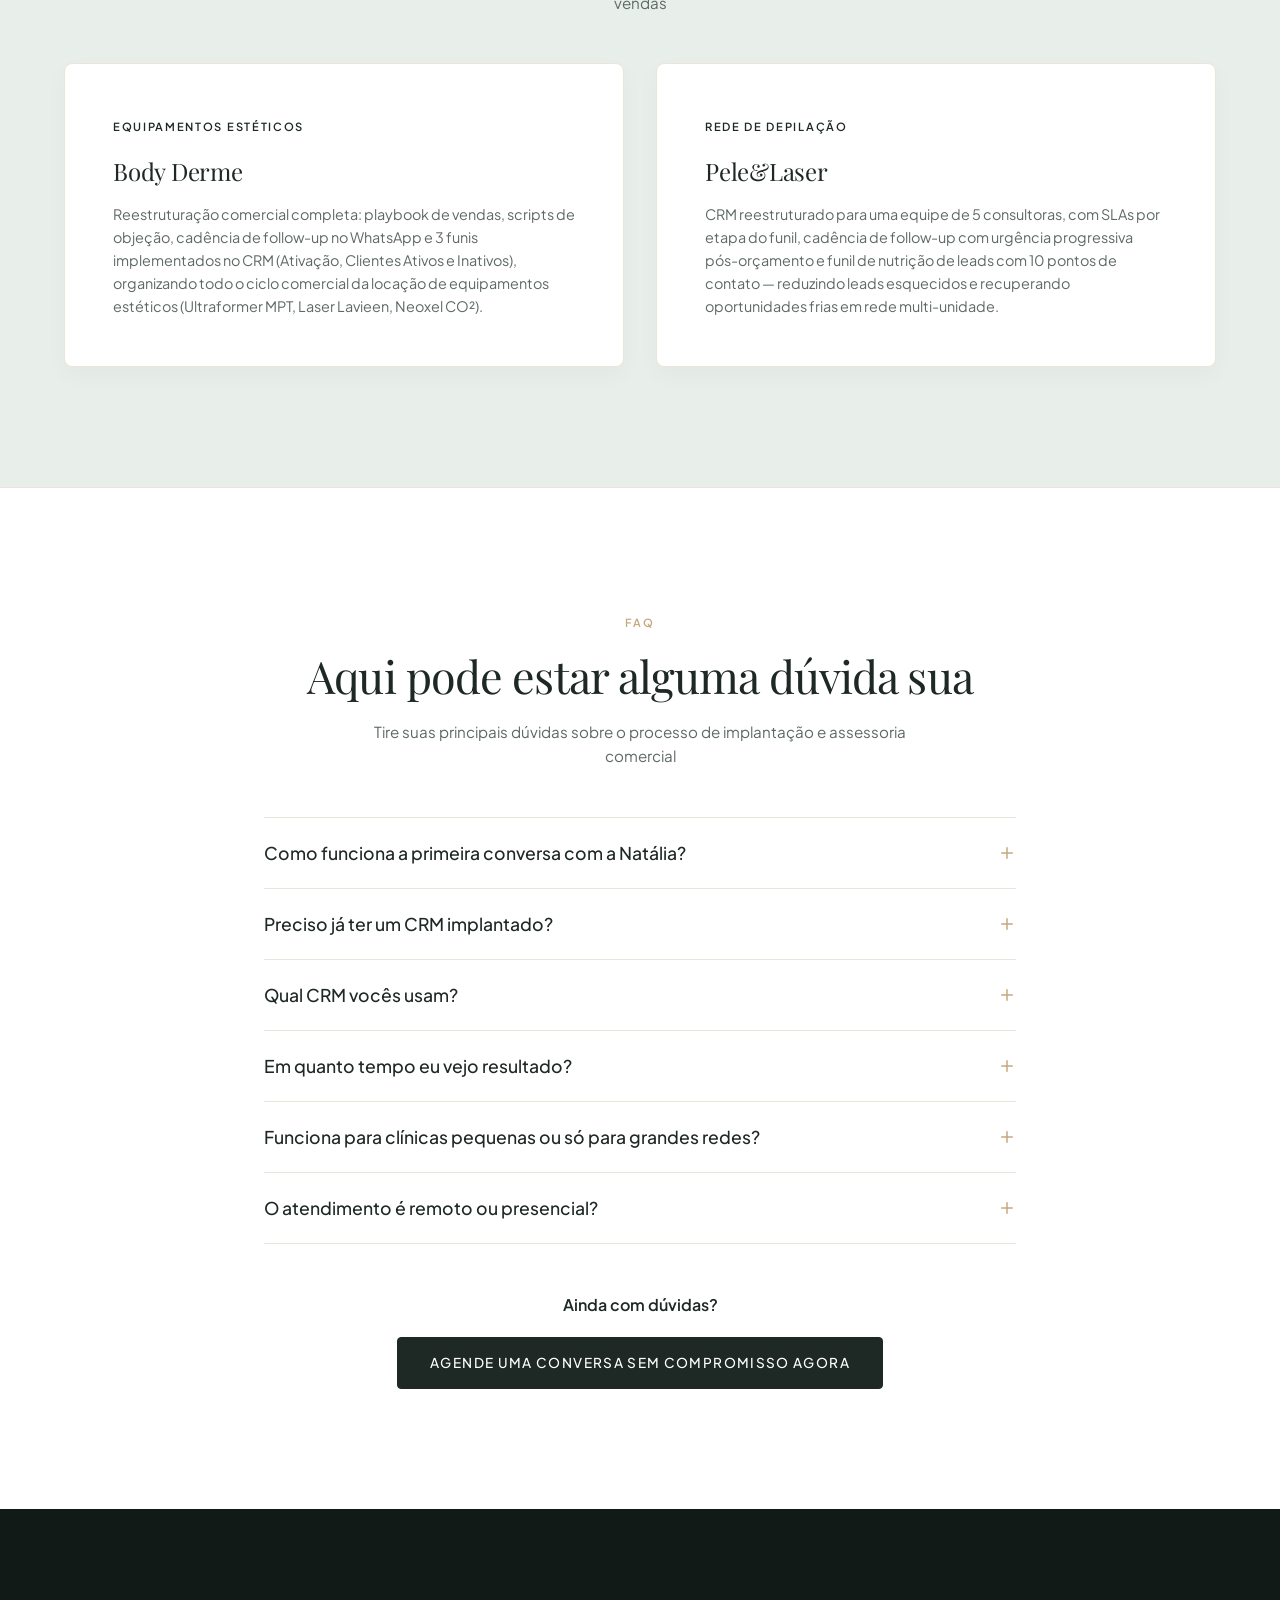
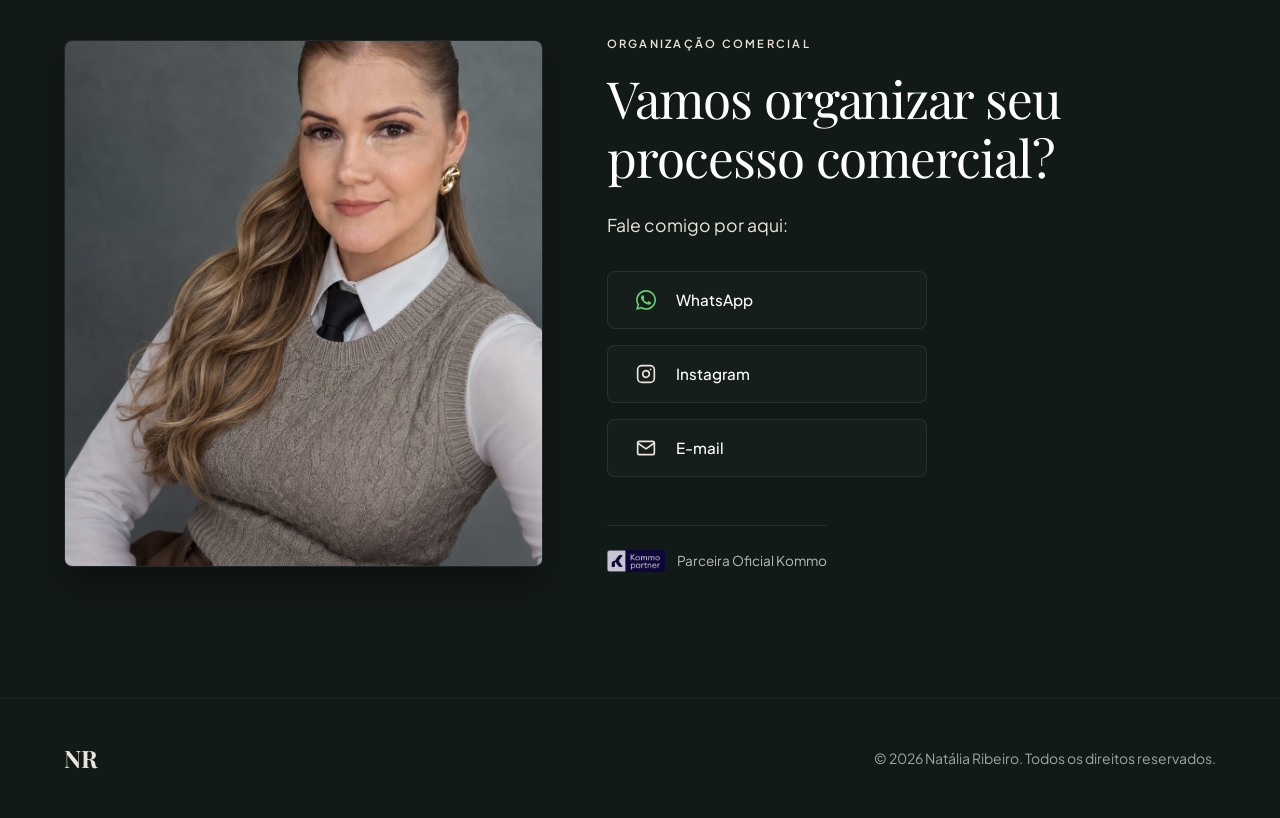
==== commit aff97707: "Remover rodape da secao de dores" ====
--- a/index.html
+++ b/index.html
@@ -130,9 +130,6 @@
                     </div>
                 </div>
 
-                <div class="pains-footer text-center">
-                    <p class="pains-footer-text">Se alguma dessas dores é familiar, a conversa vale a pena.</p>
-                </div>
             </div>
         </section>
 
--- a/style.css
+++ b/style.css
@@ -971,18 +971,6 @@
     margin: 0;
 }
 
-.pains-footer {
-    max-width: 600px;
-    margin: 0 auto;
-}
-
-.pains-footer-text {
-    font-size: 1.05rem;
-    font-weight: 500;
-    color: var(--gold-dark);
-    margin-bottom: 24px;
-}
-
 /* ==========================================================================
    CASES SECTION (SESSÃO 4)
    ========================================================================== */
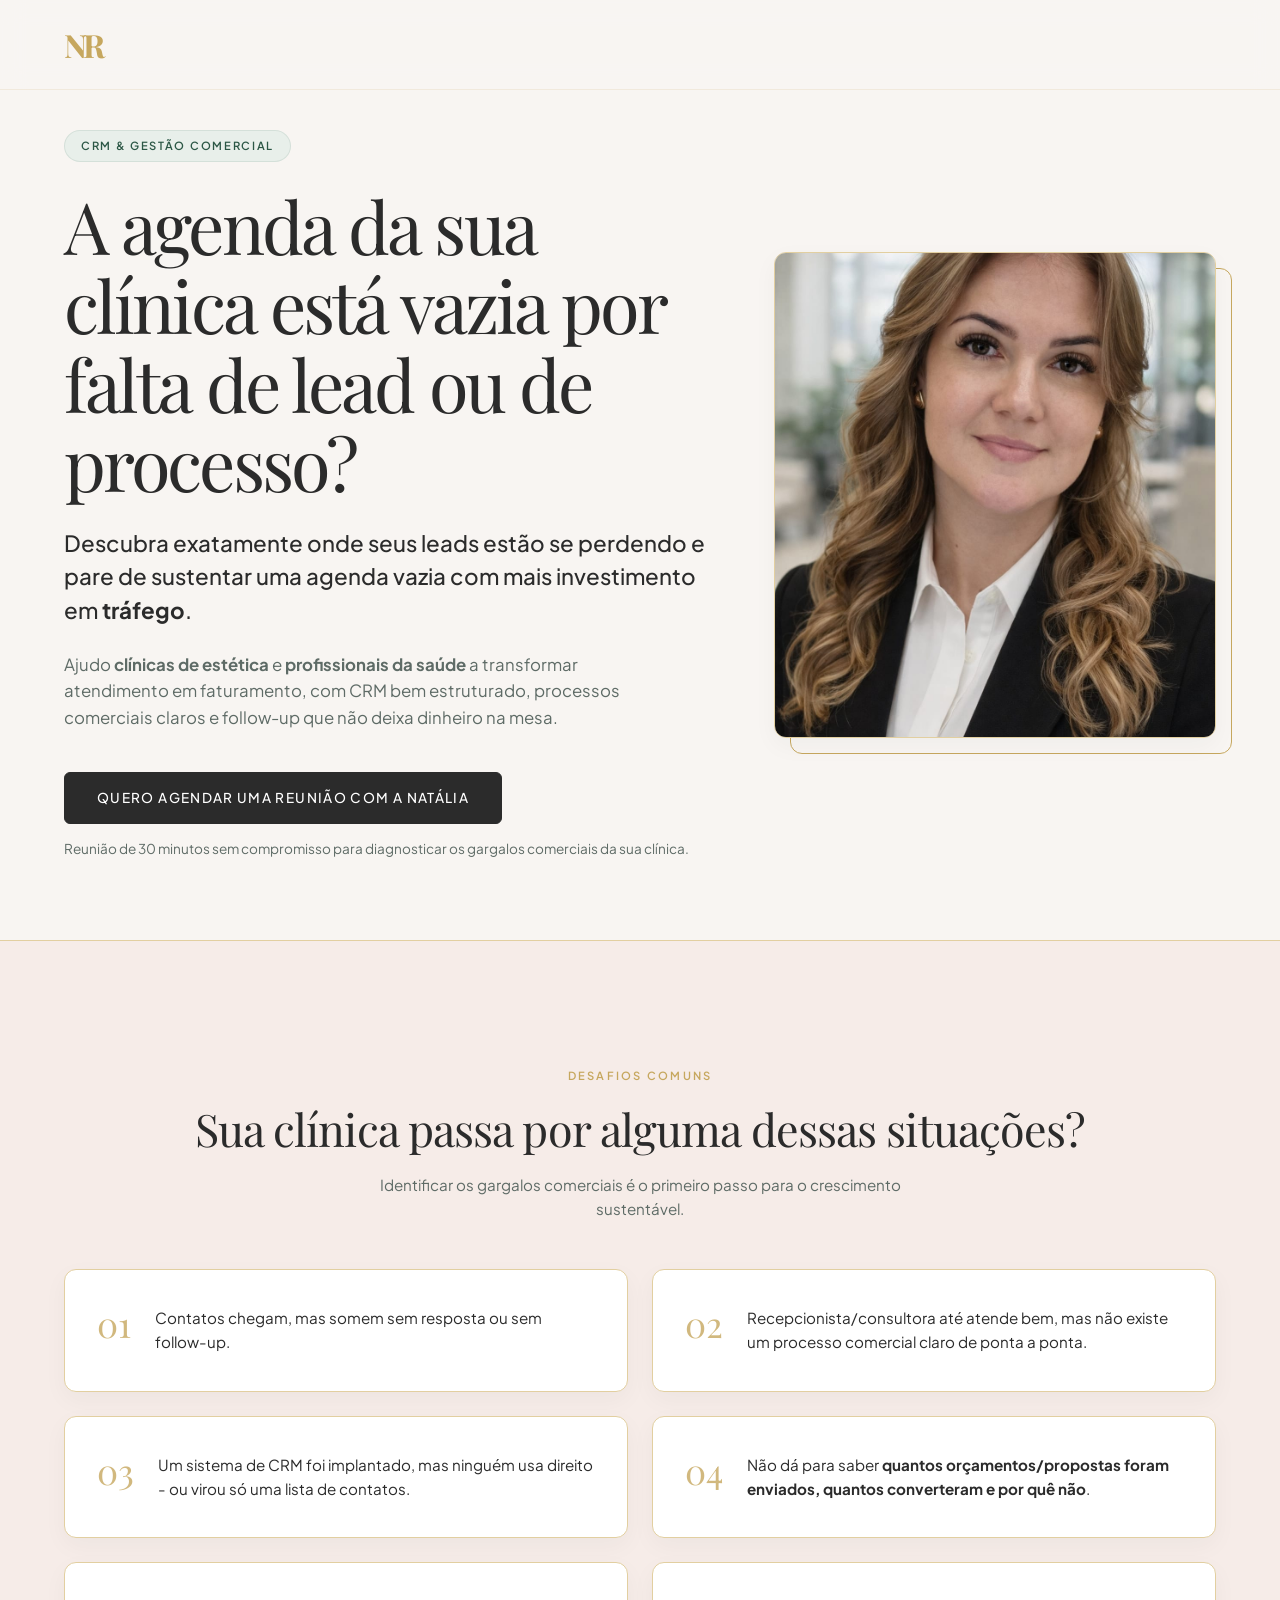
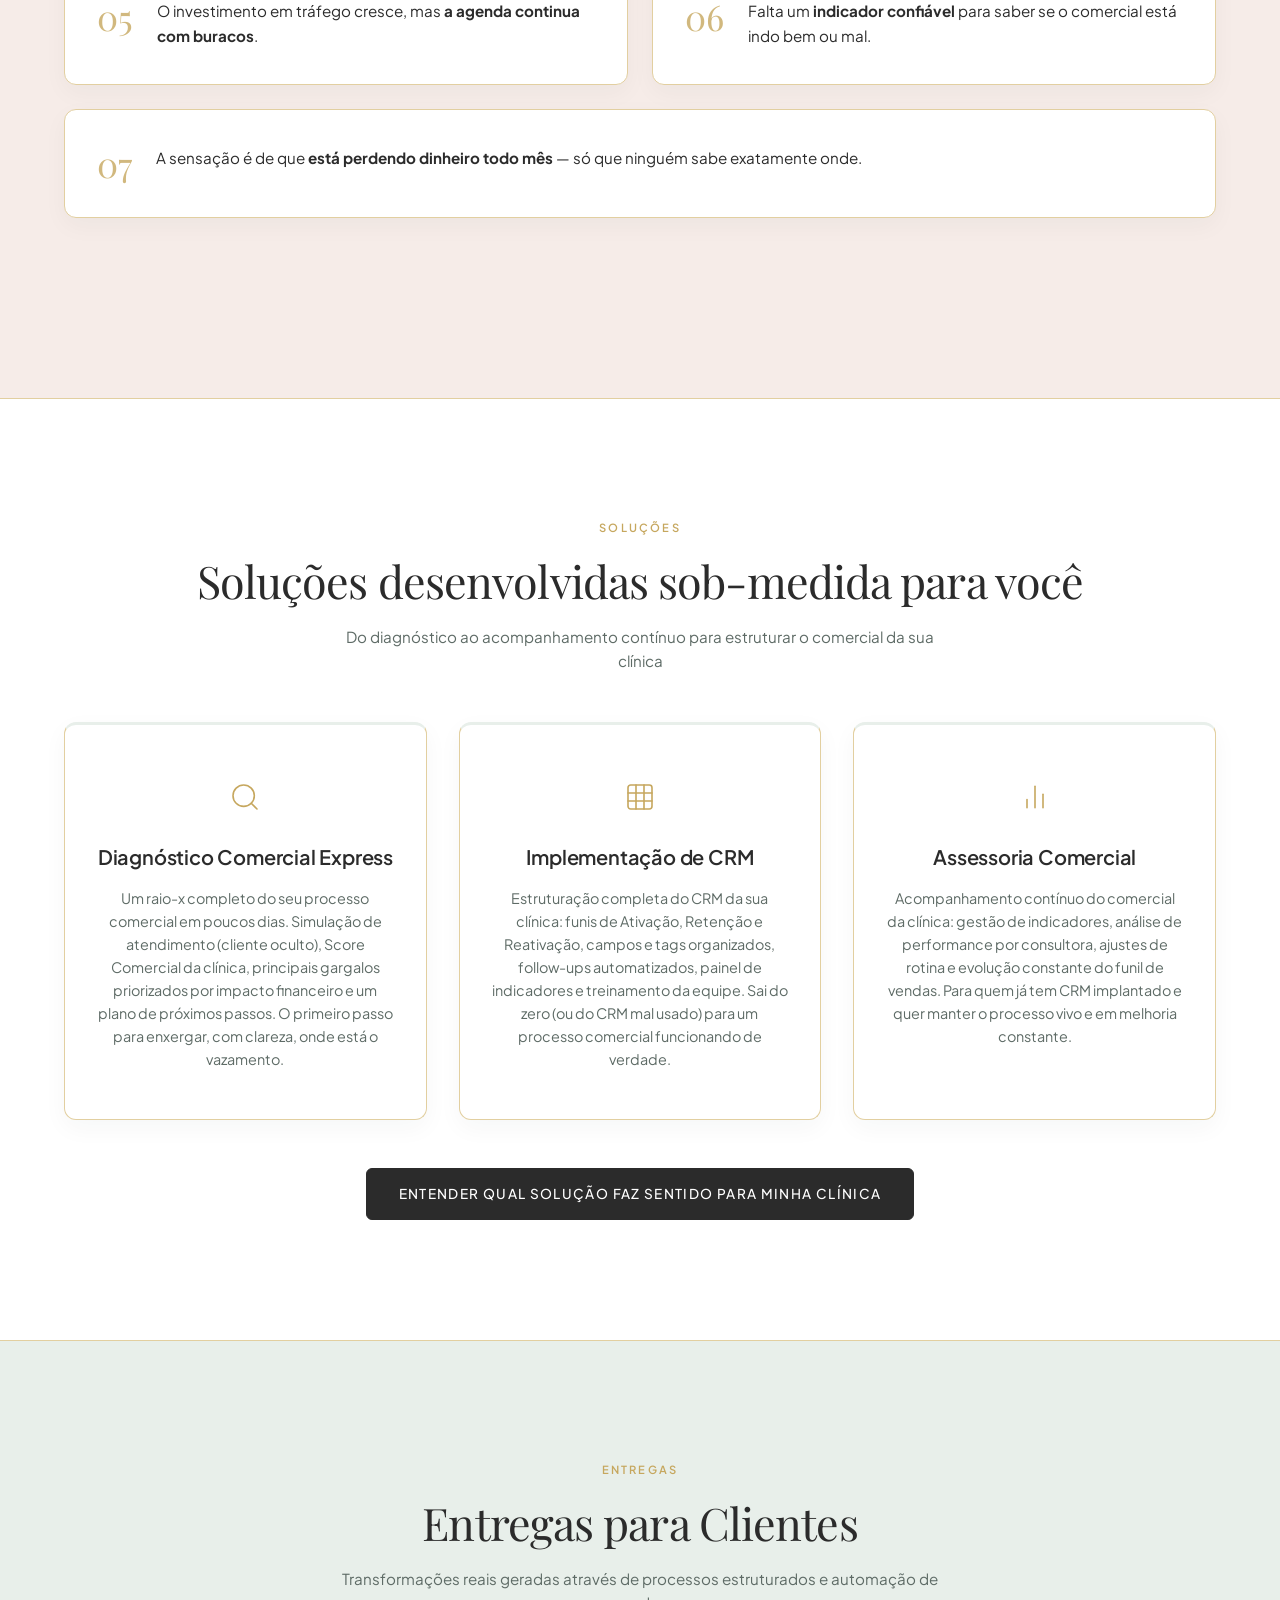
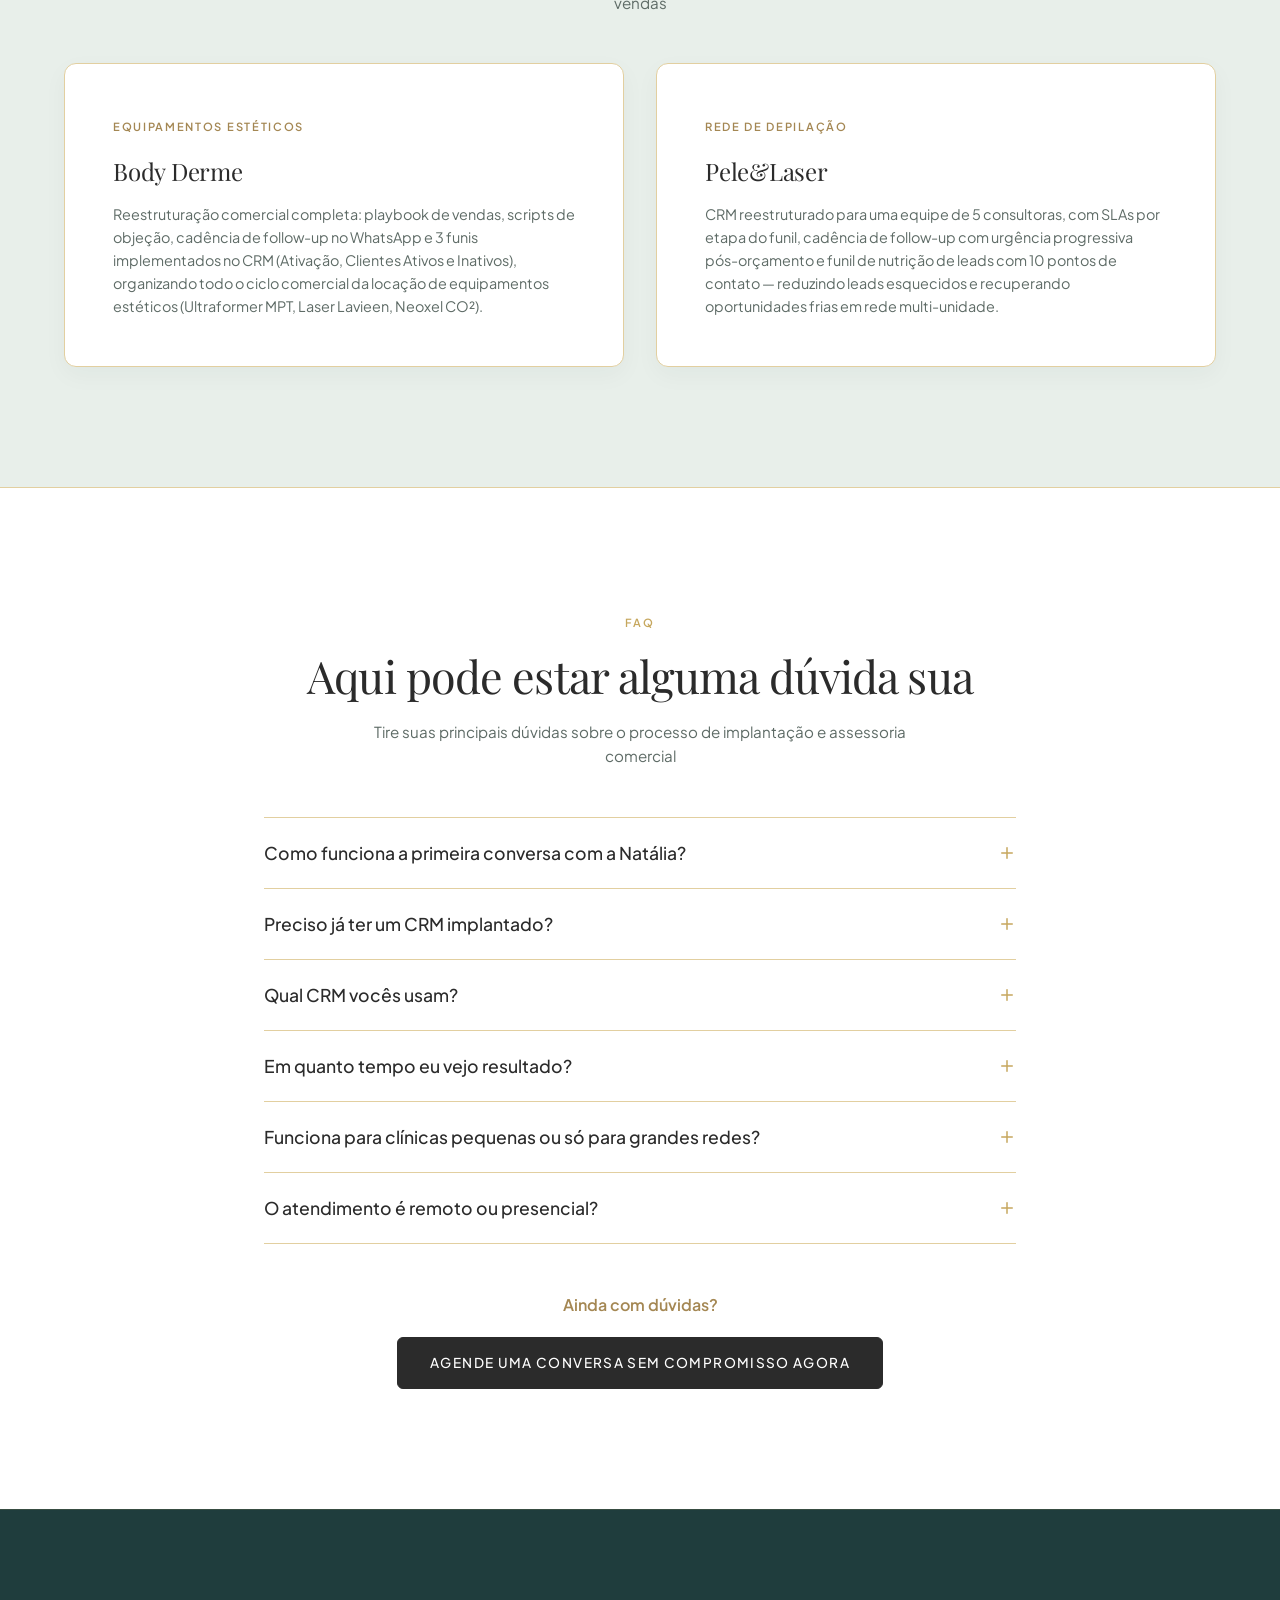
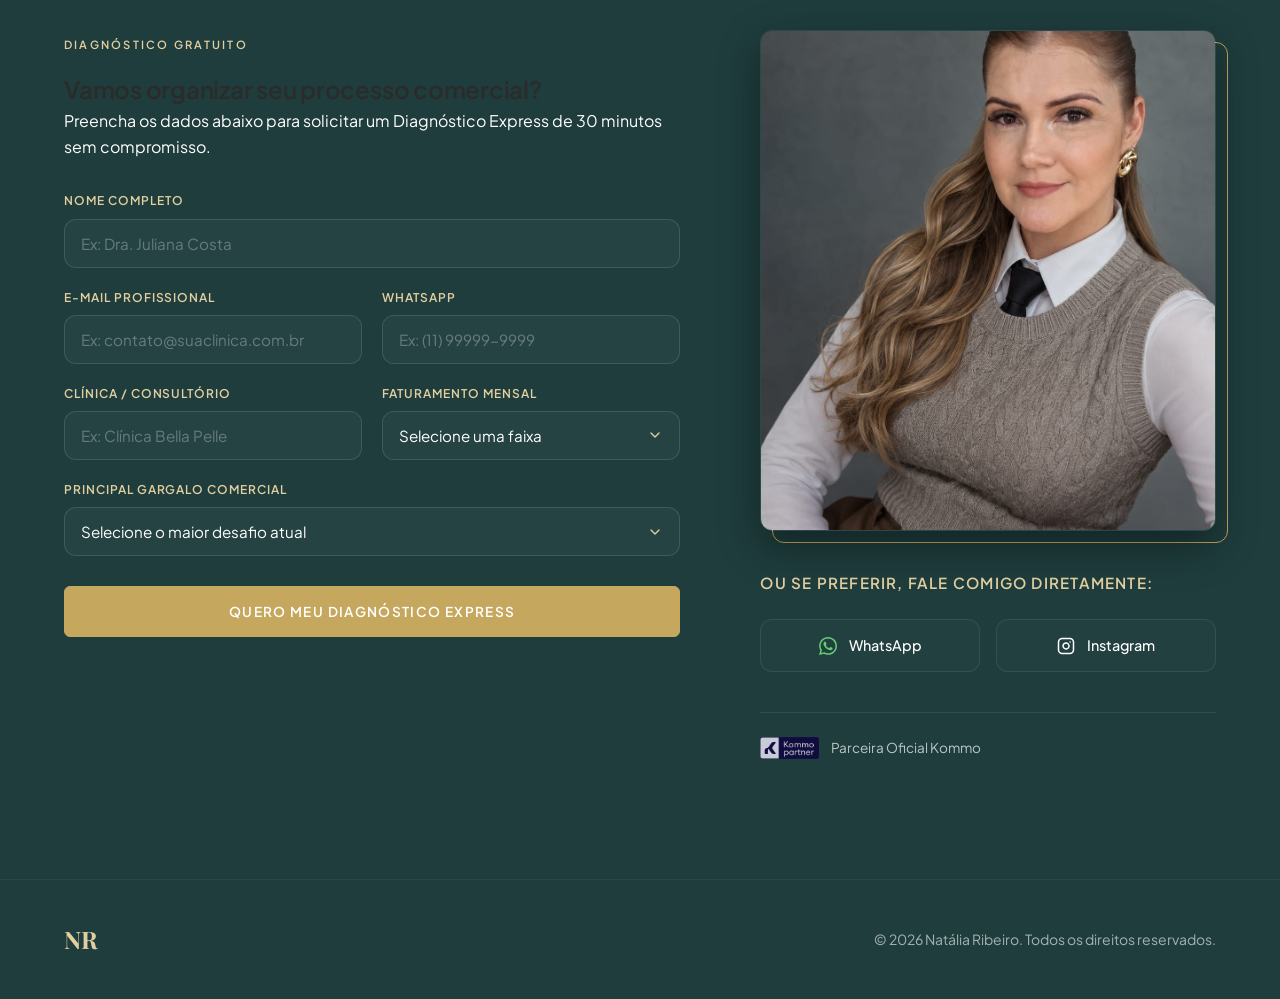
==== commit 34a75d03: "feat: mescla estilo Canva e adiciona formulario de captacao de leads no contato" ====
--- a/index.html
+++ b/index.html
@@ -354,48 +354,91 @@
         <!-- Contact Section -->
         <section id="contato" class="contact-section">
             <div class="container contact-container">
-                <div class="contact-image-wrapper">
-                    <img src="assets/contact-profile.jpg" alt="Natália Ribeiro" class="contact-img">
-                </div>
-                
-                <div class="contact-content">
-                    <span class="section-tag invert">Organização Comercial</span>
+                <!-- Left Column: Lead Capture Form -->
+                <div class="contact-form-wrapper">
+                    <span class="section-tag invert">Diagnóstico Gratuito</span>
                     <h2 class="contact-title">Vamos organizar seu processo comercial?</h2>
-                    <p class="contact-subtitle">Fale comigo por aqui:</p>
+                    <p class="contact-subtitle">Preencha os dados abaixo para solicitar um Diagnóstico Express de 30 minutos sem compromisso.</p>
                     
-                    <div class="contact-links">
-                        <!-- WhatsApp -->
-                        <a href="https://wa.me/5534991922080" target="_blank" rel="noopener noreferrer" class="contact-btn whatsapp">
-                            <span class="contact-icon-wrapper">
-                                <img src="assets/whatsapp-icon.svg" alt="WhatsApp Icon" class="contact-icon">
-                            </span>
-                            <span>WhatsApp</span>
-                        </a>
+                    <form id="lead-capture-form" class="lead-form">
+                        <div class="form-group">
+                            <label for="lead-name">Nome Completo</label>
+                            <input type="text" id="lead-name" name="name" required placeholder="Ex: Dra. Juliana Costa">
+                        </div>
                         
-                        <!-- Instagram -->
-                        <a href="https://instagram.com/nataliaribeiiros" target="_blank" rel="noopener noreferrer" class="contact-btn instagram">
-                            <span class="contact-icon-wrapper">
-                                <svg width="20" height="20" viewBox="0 0 24 24" fill="none" stroke="currentColor" stroke-width="2" stroke-linecap="round" stroke-linejoin="round" class="contact-icon">
+                        <div class="form-row">
+                            <div class="form-group">
+                                <label for="lead-email">E-mail Profissional</label>
+                                <input type="email" id="lead-email" name="email" required placeholder="Ex: contato@suaclinica.com.br">
+                            </div>
+                            <div class="form-group">
+                                <label for="lead-whatsapp">WhatsApp</label>
+                                <input type="tel" id="lead-whatsapp" name="whatsapp" required placeholder="Ex: (11) 99999-9999">
+                            </div>
+                        </div>
+                        
+                        <div class="form-row">
+                            <div class="form-group">
+                                <label for="lead-company">Clínica / Consultório</label>
+                                <input type="text" id="lead-company" name="company" required placeholder="Ex: Clínica Bella Pelle">
+                            </div>
+                            <div class="form-group">
+                                <label for="lead-revenue">Faturamento Mensal</label>
+                                <select id="lead-revenue" name="revenue" required>
+                                    <option value="" disabled selected>Selecione uma faixa</option>
+                                    <option value="Até R$ 20k">Até R$ 20.000 / mês</option>
+                                    <option value="R$ 20k a R$ 50k">R$ 20.000 a R$ 50.000 / mês</option>
+                                    <option value="R$ 50k a R$ 100k">R$ 50.000 a R$ 100.000 / mês</option>
+                                    <option value="Acima de R$ 100k">Mais de R$ 100.000 / mês</option>
+                                </select>
+                            </div>
+                        </div>
+                        
+                        <div class="form-group">
+                            <label for="lead-challenge">Principal Gargalo Comercial</label>
+                            <select id="lead-challenge" name="challenge" required>
+                                <option value="" disabled selected>Selecione o maior desafio atual</option>
+                                <option value="Leads sem resposta">Contatos chegam, mas somem sem resposta</option>
+                                <option value="Falta de processo">Não existe um processo comercial claro de ponta a ponta</option>
+                                <option value="CRM abandonado/inexistente">Temos CRM implantado, mas ninguém usa direito</option>
+                                <option value="Desperdício de tráfego">Investimos em tráfego, mas a agenda continua vazia</option>
+                                <option value="Outros">Outro desafio / Não sei identificar</option>
+                            </select>
+                        </div>
+                        
+                        <button type="submit" class="btn btn-submit" id="btn-submit-lead">
+                            Quero meu Diagnóstico Express
+                        </button>
+                    </form>
+                </div>
+                
+                <!-- Right Column: Image and Direct Links -->
+                <div class="contact-info-wrapper">
+                    <div class="contact-image-container">
+                        <img src="assets/contact-profile.jpg" alt="Natália Ribeiro" class="contact-img">
+                    </div>
+                    
+                    <div class="contact-direct-links">
+                        <h3>Ou se preferir, fale comigo diretamente:</h3>
+                        <div class="direct-buttons">
+                            <!-- WhatsApp -->
+                            <a href="https://wa.me/5534991922080" target="_blank" rel="noopener noreferrer" class="direct-btn whatsapp">
+                                <img src="assets/whatsapp-icon.svg" alt="WhatsApp Icon" class="direct-icon">
+                                <span>WhatsApp</span>
+                            </a>
+                            
+                            <!-- Instagram -->
+                            <a href="https://instagram.com/nataliaribeiiros" target="_blank" rel="noopener noreferrer" class="direct-btn instagram">
+                                <svg width="18" height="18" viewBox="0 0 24 24" fill="none" stroke="currentColor" stroke-width="2" stroke-linecap="round" stroke-linejoin="round">
                                     <rect x="2" y="2" width="20" height="20" rx="5" ry="5"></rect>
                                     <path d="M16 11.37A4 4 0 1 1 12.63 8 4 4 0 0 1 16 11.37z"></path>
                                     <line x1="17.5" y1="6.5" x2="17.51" y2="6.5"></line>
                                 </svg>
-                            </span>
-                            <span>Instagram</span>
-                        </a>
-                        
-                        <!-- Email -->
-                        <a href="mailto:nataliarsilveira@gmail.com" class="contact-btn email">
-                            <span class="contact-icon-wrapper">
-                                <svg width="20" height="20" viewBox="0 0 24 24" fill="none" stroke="currentColor" stroke-width="2" stroke-linecap="round" stroke-linejoin="round" class="contact-icon">
-                                    <path d="M4 4h16c1.1 0 2 .9 2 2v12c0 1.1-.9 2-2 2H4c-1.1 0-2-.9-2-2V6c0-1.1.9-2 2-2z"></path>
-                                    <polyline points="22,6 12,13 2,6"></polyline>
-                                </svg>
-                            </span>
-                            <span>E-mail</span>
-                        </a>
-                    </div>
-
+                                <span>Instagram</span>
+                            </a>
+                        </div>
+                    </div>
+                    
                     <!-- Kommo Partnership -->
                     <div class="kommo-badge">
                         <a href="http://www.kommo.com" target="_blank" rel="noopener noreferrer" class="kommo-link">
--- a/style.css
+++ b/style.css
@@ -2,19 +2,20 @@
    DESIGN SYSTEM & VARIABLES
    ========================================================================== */
 :root {
-    /* Color Palette - Pastel Premium */
-    --bg-primary: #FAF8F5;       /* Alabastro/Areia muito suave - fundo principal */
+    /* Color Palette - Pastel Premium (Refined with Canva Site colors) */
+    --bg-primary: #f8f5f2;       /* Creme/Alabastro suave - idêntico ao Canva */
     --bg-secondary: #FFFFFF;     /* Branco puro para blocos e cards */
     --bg-pastel-sage: #E8EFEA;    /* Verde sálvia pastel (estética, saúde, frescor) */
     --bg-pastel-rose: #F6ECE8;    /* Rosa antigo/pêssego pastel (delicado, beleza) */
-    --bg-dark: #121A18;          /* Grafite floresta profundo para seções escuras */
-    --text-dark: #1E2825;        /* Texto principal escuro e suave */
-    --text-muted: #5E6965;       /* Texto secundário cinza sálvia */
-    --gold: #C5A880;             /* Ouro champanhe */
-    --gold-light: #EBE4DA;       /* Linhas de contorno claras */
+    --bg-dark: #1f3d3d;          /* Verde ardósia escuro premium do Canva */
+    --text-dark: #2b2b2b;        /* Grafite escuro do Canva para melhor contraste */
+    --text-muted: #5e6b66;       /* Cinza sálvia suave */
+    --gold: #c6a75e;             /* Ouro champanhe oficial do Canva */
+    --gold-light: #e2cfa0;       /* Ouro claro do Canva para contornos e destaques */
+    --gold-dark: #a48753;        /* Dourado escuro para contraste */
     --white: #ffffff;
-    --shadow-soft: 0 8px 24px rgba(30, 40, 37, 0.03);
-    --shadow-hover: 0 16px 36px rgba(30, 40, 37, 0.05);
+    --shadow-soft: 0 8px 24px rgba(31, 61, 61, 0.04);
+    --shadow-hover: 0 16px 36px rgba(31, 61, 61, 0.08);
     
     /* Fonts */
     --font-title: 'Playfair Display', serif;
@@ -23,8 +24,8 @@
     /* Transitions & Borders */
     --transition-smooth: all 0.5s cubic-bezier(0.16, 1, 0.3, 1);
     --transition-fast: all 0.25s cubic-bezier(0.16, 1, 0.3, 1);
-    --border-radius-card: 8px;
-    --border-radius-btn: 4px;
+    --border-radius-card: 12px;
+    --border-radius-btn: 6px;
     
     /* Layout */
     --header-height: 90px;
@@ -168,17 +169,17 @@
     left: 0;
     width: 100%;
     height: var(--header-height);
-    background-color: rgba(250, 248, 245, 0.85);
+    background-color: rgba(248, 245, 242, 0.85);
     backdrop-filter: blur(12px);
     -webkit-backdrop-filter: blur(12px);
     z-index: 1000;
     transition: var(--transition-smooth);
-    border-bottom: 1px solid rgba(197, 168, 128, 0.15);
+    border-bottom: 1px solid rgba(198, 167, 94, 0.15);
 }
 
 .header.scrolled {
     height: var(--header-scrolled-height);
-    background-color: rgba(250, 248, 245, 0.96);
+    background-color: rgba(248, 245, 242, 0.96);
     box-shadow: var(--shadow-soft);
 }
 
@@ -539,114 +540,260 @@
     color: var(--white);
     position: relative;
     overflow: hidden;
+    border-top: 1px solid rgba(198, 167, 94, 0.15);
 }
 
 .contact-container {
     display: grid;
-    grid-template-columns: 0.88fr 1.12fr;
-    gap: 64px;
-    align-items: center;
-}
-
-.contact-content {
+    grid-template-columns: 1.15fr 0.85fr;
+    gap: 80px;
+    align-items: flex-start;
+}
+
+.contact-form-wrapper {
     z-index: 2;
 }
 
-.contact-title {
-    font-family: var(--font-title);
-    font-size: clamp(2rem, 6vw, 3.2rem);
-    color: var(--white);
-    line-height: 1.15;
-    margin-bottom: 24px;
-    font-weight: 400;
-    letter-spacing: -0.02em;
-}
-
-.contact-subtitle {
-    font-size: 1.1rem;
+/* ==========================================================================
+   LEAD CAPTURE FORM STYLES
+   ========================================================================== */
+.lead-form {
+    display: flex;
+    flex-direction: column;
+    gap: 20px;
+    margin-top: 32px;
+}
+
+.form-row {
+    display: grid;
+    grid-template-columns: 1fr 1fr;
+    gap: 20px;
+}
+
+.form-group {
+    display: flex;
+    flex-direction: column;
+    gap: 8px;
+    text-align: left;
+}
+
+.form-group label {
+    font-size: 0.75rem;
+    font-weight: 600;
+    text-transform: uppercase;
+    letter-spacing: 0.08em;
     color: var(--gold-light);
-    margin-bottom: 32px;
-}
-
-.contact-links {
-    display: flex;
-    flex-direction: column;
-    gap: 16px;
-    margin-bottom: 48px;
-    max-width: 320px;
-}
-
-.contact-btn {
-    display: flex;
-    align-items: center;
-    gap: 16px;
-    padding: 14px 24px;
+}
+
+.form-group input,
+.form-group select {
+    padding: 14px 16px;
+    font-size: 0.95rem;
+    font-family: var(--font-body);
+    background-color: rgba(255, 255, 255, 0.03);
+    border: 1px solid rgba(255, 255, 255, 0.12);
     border-radius: var(--border-radius-card);
-    background-color: rgba(255, 255, 255, 0.02);
-    border: 1px solid rgba(255, 255, 255, 0.08);
-    font-weight: 500;
-    font-size: 0.95rem;
     color: var(--white);
     transition: var(--transition-fast);
-}
-
-.contact-icon-wrapper {
-    display: flex;
+    outline: none;
+    width: 100%;
+}
+
+.form-group input::placeholder {
+    color: rgba(255, 255, 255, 0.3);
+}
+
+.form-group select {
+    appearance: none;
+    -webkit-appearance: none;
+    cursor: pointer;
+    background-image: url("data:image/svg+xml,%3Csvg xmlns='http://www.w3.org/2000/svg' width='24' height='24' viewBox='0 0 24 24' fill='none' stroke='%23e2cfa0' stroke-width='2' stroke-linecap='round' stroke-linejoin='round'%3E%3Cpolyline points='6 9 12 15 18 9'%3E%3C/polyline%3E%3C/svg%3E");
+    background-repeat: no-repeat;
+    background-position: right 16px center;
+    background-size: 16px;
+    padding-right: 40px;
+}
+
+.form-group select option {
+    background-color: #1f3d3d;
+    color: var(--white);
+}
+
+.form-group input:focus,
+.form-group select:focus {
+    border-color: var(--gold);
+    background-color: rgba(255, 255, 255, 0.06);
+    box-shadow: 0 0 0 3px rgba(198, 167, 94, 0.15);
+}
+
+.btn-submit {
+    background-color: var(--gold);
+    color: var(--white);
+    border: 1px solid var(--gold);
+    padding: 16px 32px;
+    font-size: 0.85rem;
+    font-weight: 600;
+    text-transform: uppercase;
+    letter-spacing: 0.1em;
+    border-radius: var(--border-radius-btn);
+    cursor: pointer;
+    transition: var(--transition-fast);
+    width: 100%;
+    margin-top: 10px;
+    text-align: center;
+}
+
+.btn-submit:hover:not(:disabled) {
+    background-color: var(--white);
+    border-color: var(--white);
+    color: var(--bg-dark);
+}
+
+.btn-submit:disabled {
+    opacity: 0.6;
+    cursor: not-allowed;
+}
+
+/* Spinner and Loader */
+.btn-loader {
+    display: inline-flex;
+    align-items: center;
+    gap: 12px;
+    justify-content: center;
+}
+
+.btn-loader::after {
+    content: "";
+    width: 16px;
+    height: 16px;
+    border: 2px solid rgba(255, 255, 255, 0.3);
+    border-top: 2px solid var(--white);
+    border-radius: 50%;
+    animation: spin 0.8s linear infinite;
+}
+
+/* Success Card */
+.success-card {
+    background-color: rgba(255, 255, 255, 0.02);
+    border: 1px solid rgba(198, 167, 94, 0.3);
+    border-radius: var(--border-radius-card);
+    padding: 40px;
+    text-align: center;
+    animation: fadeIn 0.6s cubic-bezier(0.16, 1, 0.3, 1) forwards;
+    box-shadow: 0 15px 35px rgba(0,0,0,0.2);
+}
+
+.success-icon-wrapper {
+    display: inline-flex;
     align-items: center;
     justify-content: center;
-    width: 28px;
-    height: 28px;
+    width: 56px;
+    height: 56px;
+    border-radius: 50%;
+    background-color: rgba(198, 167, 94, 0.1);
+    color: var(--gold);
+    margin-bottom: 20px;
+}
+
+.success-title {
+    font-family: var(--font-title);
+    font-size: 1.6rem;
+    color: var(--white);
+    margin-bottom: 12px;
+    font-weight: 400;
+}
+
+.success-desc {
+    font-size: 0.95rem;
     color: var(--gold-light);
-    transition: var(--transition-fast);
-}
-
-.contact-icon {
-    width: 20px;
-    height: auto;
-}
-
-.contact-icon.envelope {
-    width: 24px;
-}
-
-/* Hover effects for contact buttons - Minimalist and unified */
-.contact-btn:hover {
-    background-color: rgba(255, 255, 255, 0.06);
-    border-color: var(--gold);
-    transform: translateY(-2px);
-}
-
-.contact-btn:hover .contact-icon-wrapper {
+    margin-bottom: 24px;
+    line-height: 1.6;
+}
+
+.success-steps {
+    text-align: left;
+    background-color: rgba(0, 0, 0, 0.15);
+    border-radius: var(--border-radius-card);
+    padding: 24px;
+    margin-bottom: 24px;
+    border: 1px solid rgba(255, 255, 255, 0.05);
+}
+
+.success-steps h4 {
+    font-size: 0.8rem;
     color: var(--gold);
-}
-
-/* Partner Badge */
-.kommo-badge {
-    border-top: 1px solid rgba(255, 255, 255, 0.08);
-    padding-top: 24px;
-    display: inline-block;
-}
-
-.kommo-link {
+    text-transform: uppercase;
+    letter-spacing: 0.1em;
+    margin-bottom: 16px;
+    font-weight: 600;
+}
+
+.success-steps ul {
+    display: flex;
+    flex-direction: column;
+    gap: 12px;
+}
+
+.success-steps li {
+    font-size: 0.9rem;
+    color: var(--white);
+    display: flex;
+    gap: 12px;
+    line-height: 1.4;
+}
+
+.success-steps li::before {
+    content: "✓";
+    color: var(--gold);
+    font-weight: bold;
+}
+
+.redirect-notice {
+    font-size: 0.8rem;
+    color: rgba(255, 255, 255, 0.4);
     display: flex;
     align-items: center;
-    gap: 12px;
-}
-
-.kommo-logo {
-    height: 22px;
-    width: auto;
-    opacity: 0.8;
-}
-
-.kommo-text {
-    font-size: 0.85rem;
-    color: var(--white);
-    opacity: 0.7;
-}
-
-.contact-image-wrapper {
+    justify-content: center;
+    gap: 8px;
+}
+
+.redirect-notice .spinner {
+    width: 14px;
+    height: 14px;
+    border: 2px solid rgba(255,255,255,0.2);
+    border-top: 2px solid var(--gold);
+    border-radius: 50%;
+    animation: spin 1s linear infinite;
+}
+
+@keyframes spin {
+    0% { transform: rotate(0deg); }
+    100% { transform: rotate(360deg); }
+}
+
+/* Secondary direct info layout */
+.contact-info-wrapper {
+    display: flex;
+    flex-direction: column;
+    gap: 40px;
     z-index: 2;
+}
+
+.contact-image-container {
+    position: relative;
+}
+
+.contact-image-container::before {
+    content: '';
+    position: absolute;
+    top: 12px;
+    left: 12px;
+    width: 100%;
+    height: 100%;
+    border: 1px solid var(--gold);
+    border-radius: var(--border-radius-card);
+    z-index: -1;
+    pointer-events: none;
 }
 
 .contact-img {
@@ -659,6 +806,88 @@
     border: 1px solid rgba(255, 255, 255, 0.06);
 }
 
+.contact-direct-links {
+    display: flex;
+    flex-direction: column;
+    gap: 20px;
+}
+
+.contact-direct-links h3 {
+    font-size: 0.95rem;
+    font-weight: 600;
+    text-transform: uppercase;
+    letter-spacing: 0.08em;
+    color: var(--gold-light);
+    margin-bottom: 4px;
+}
+
+.direct-buttons {
+    display: flex;
+    gap: 16px;
+}
+
+.direct-btn {
+    flex: 1;
+    display: flex;
+    align-items: center;
+    justify-content: center;
+    gap: 12px;
+    padding: 14px 20px;
+    border-radius: var(--border-radius-card);
+    background-color: rgba(255, 255, 255, 0.02);
+    border: 1px solid rgba(255, 255, 255, 0.08);
+    font-size: 0.9rem;
+    font-weight: 500;
+    color: var(--white);
+    transition: var(--transition-fast);
+}
+
+.direct-btn:hover {
+    background-color: rgba(255, 255, 255, 0.06);
+    border-color: var(--gold);
+    transform: translateY(-2px);
+}
+
+.direct-icon {
+    width: 18px;
+    height: 18px;
+}
+
+.direct-btn.whatsapp:hover {
+    background-color: rgba(37, 211, 102, 0.1);
+    border-color: #25D366;
+}
+
+.direct-btn.instagram:hover {
+    background-color: rgba(225, 48, 108, 0.1);
+    border-color: #E1306C;
+}
+
+/* Partner Badge */
+.kommo-badge {
+    border-top: 1px solid rgba(255, 255, 255, 0.08);
+    padding-top: 24px;
+    display: inline-block;
+}
+
+.kommo-link {
+    display: flex;
+    align-items: center;
+    gap: 12px;
+}
+
+.kommo-logo {
+    height: 22px;
+    width: auto;
+    opacity: 0.8;
+}
+
+.kommo-text {
+    font-size: 0.85rem;
+    color: var(--white);
+    opacity: 0.7;
+}
+
 /* ==========================================================================
    FOOTER
    ========================================================================== */
@@ -729,23 +958,33 @@
         text-align: center;
     }
     
-    .contact-content {
+    .contact-form-wrapper {
         order: 1;
     }
     
-    .contact-image-wrapper {
+    .contact-info-wrapper {
         order: 2;
+        gap: 48px;
+    }
+    
+    .contact-image-container {
         max-width: 450px;
         margin: 0 auto;
     }
     
-    .contact-links {
-        margin-left: auto;
-        margin-right: auto;
+    .contact-direct-links h3 {
+        text-align: center;
+    }
+    
+    .direct-buttons {
+        justify-content: center;
+        max-width: 450px;
+        margin: 0 auto;
     }
     
     .kommo-badge {
         justify-content: center;
+        text-align: center;
     }
     
     .kommo-link {
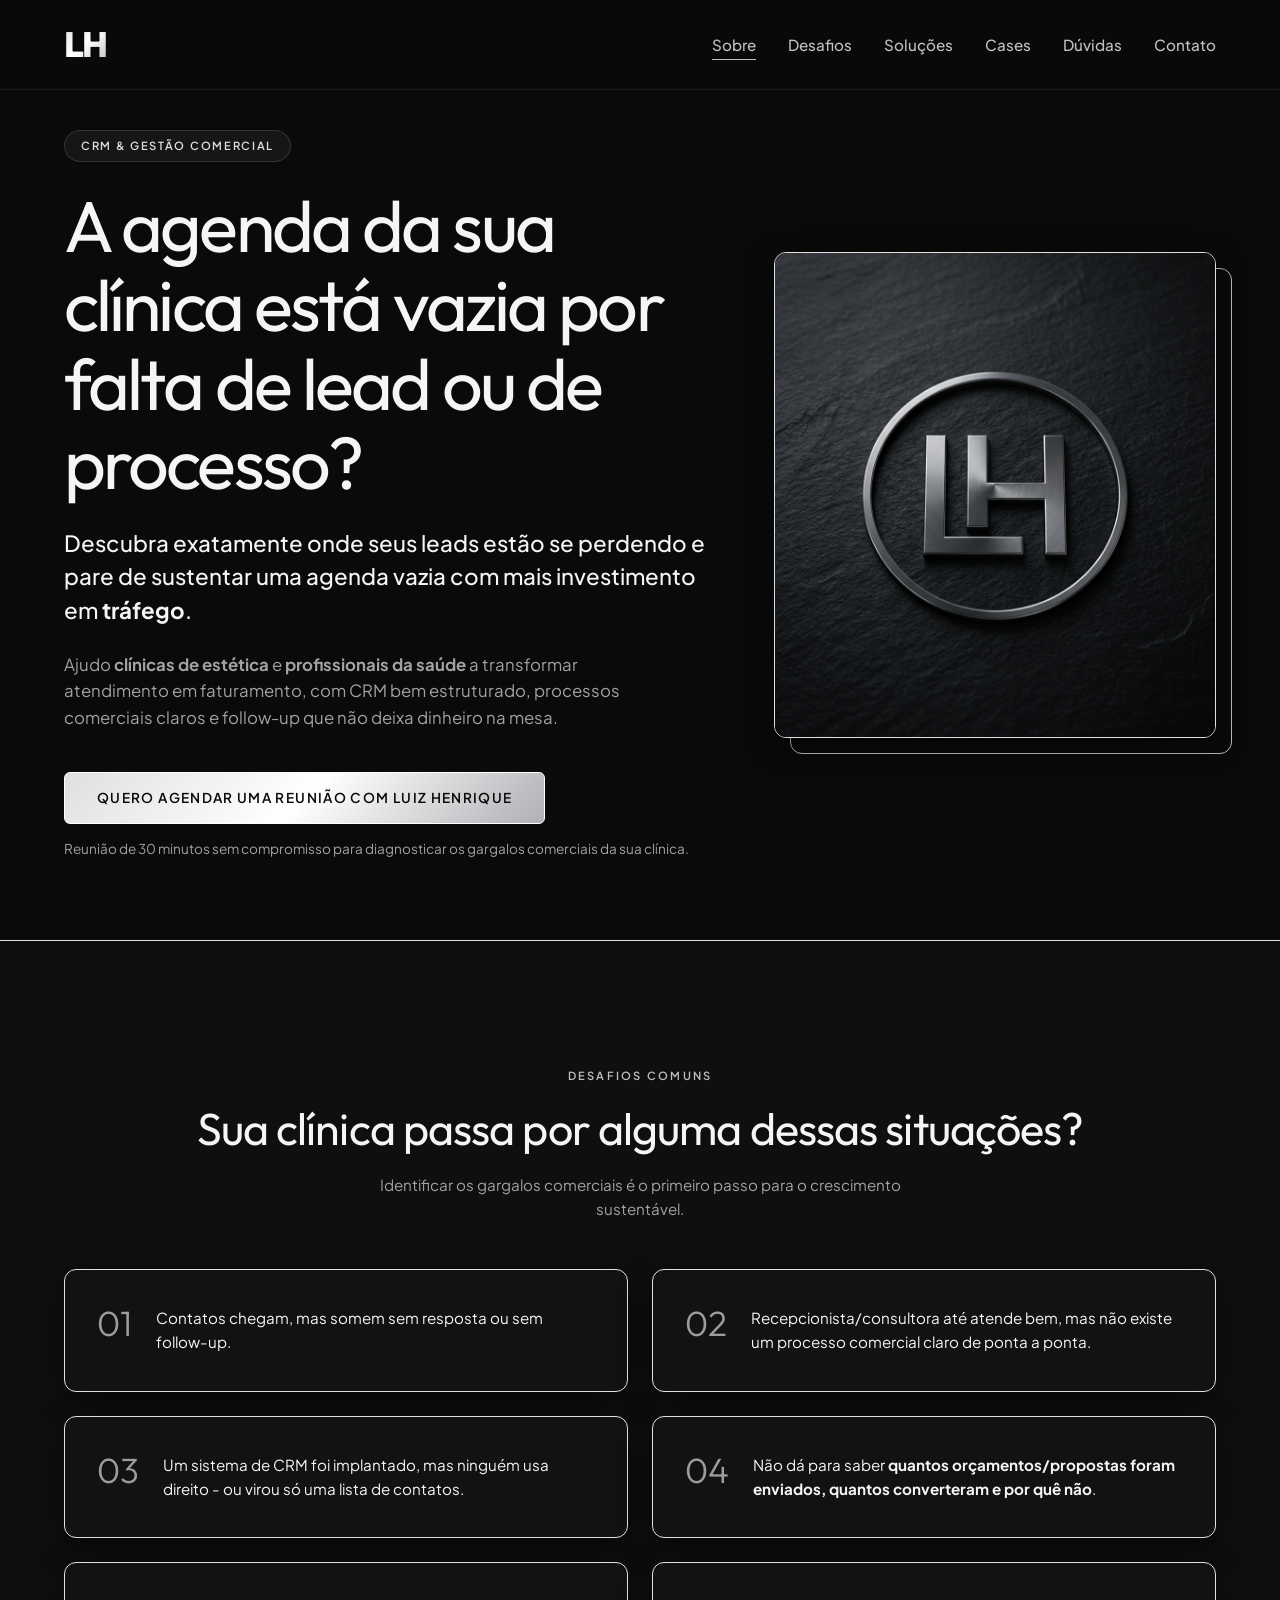
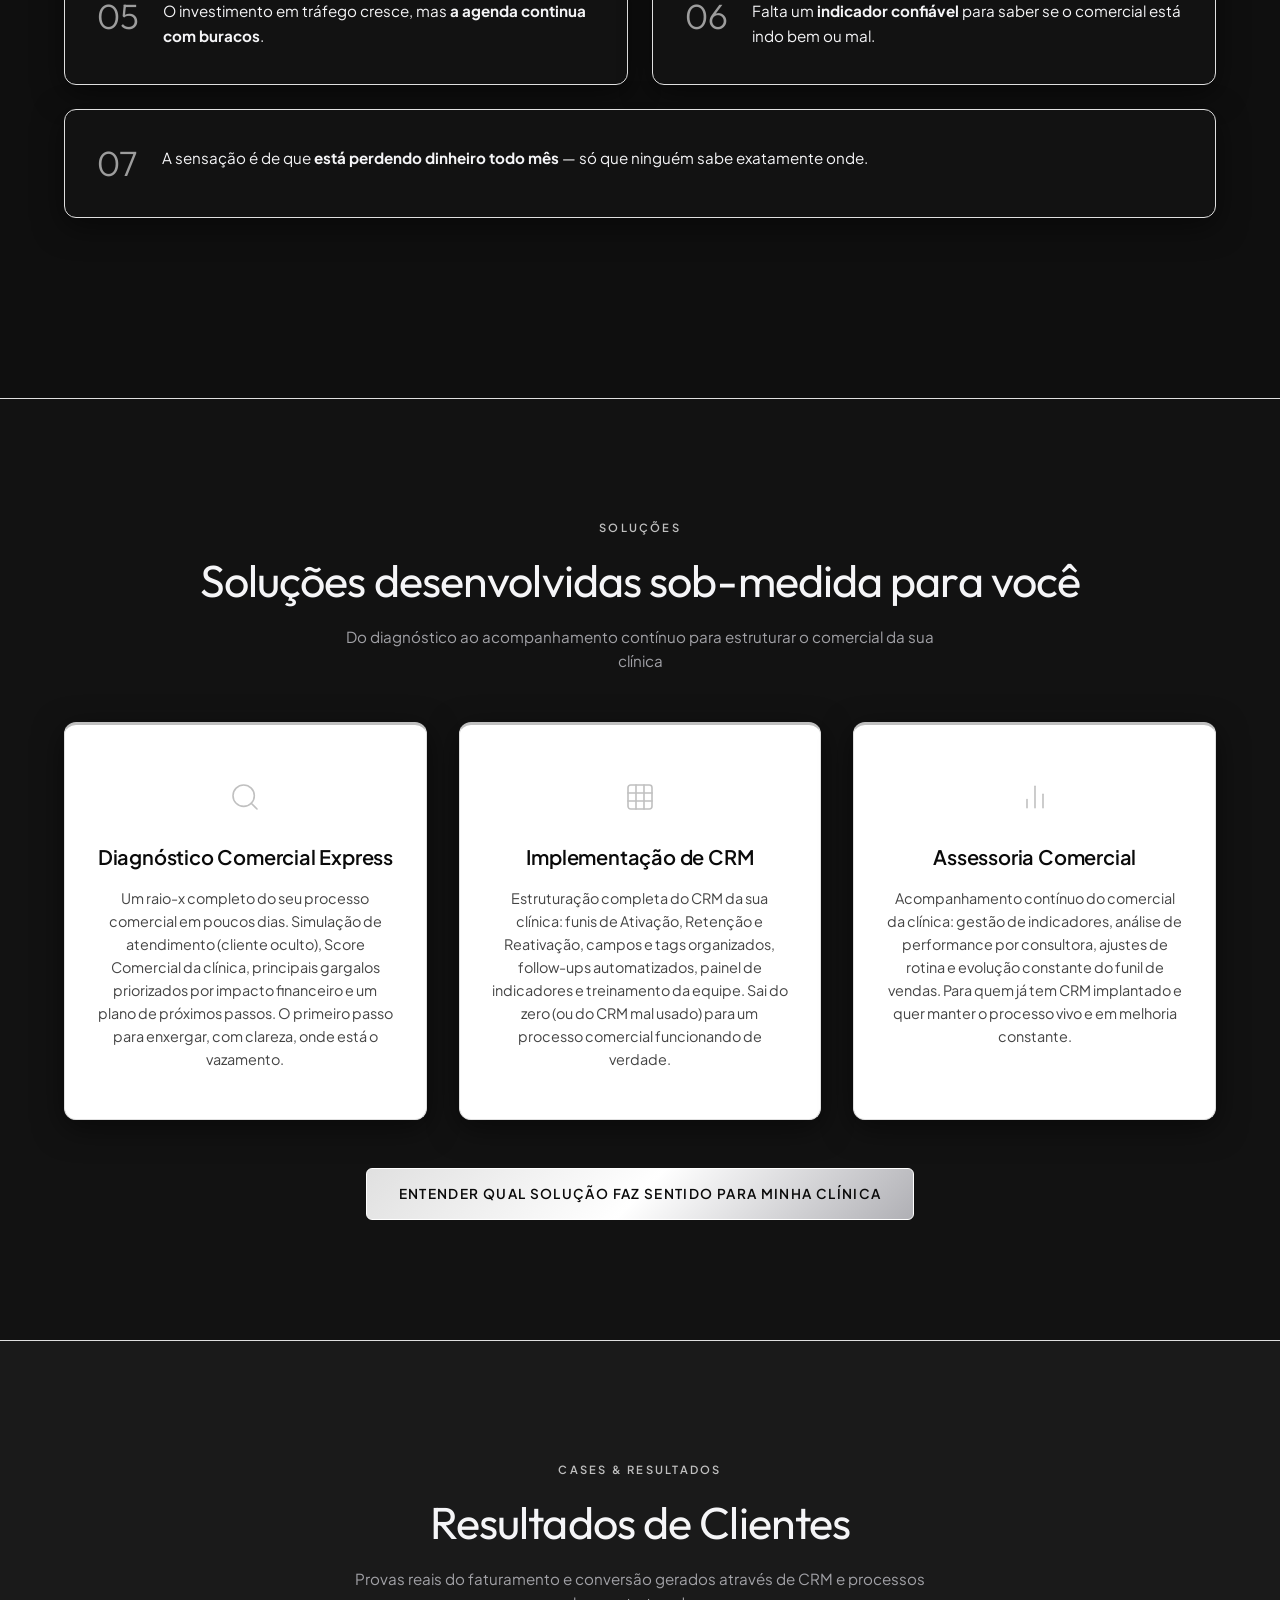
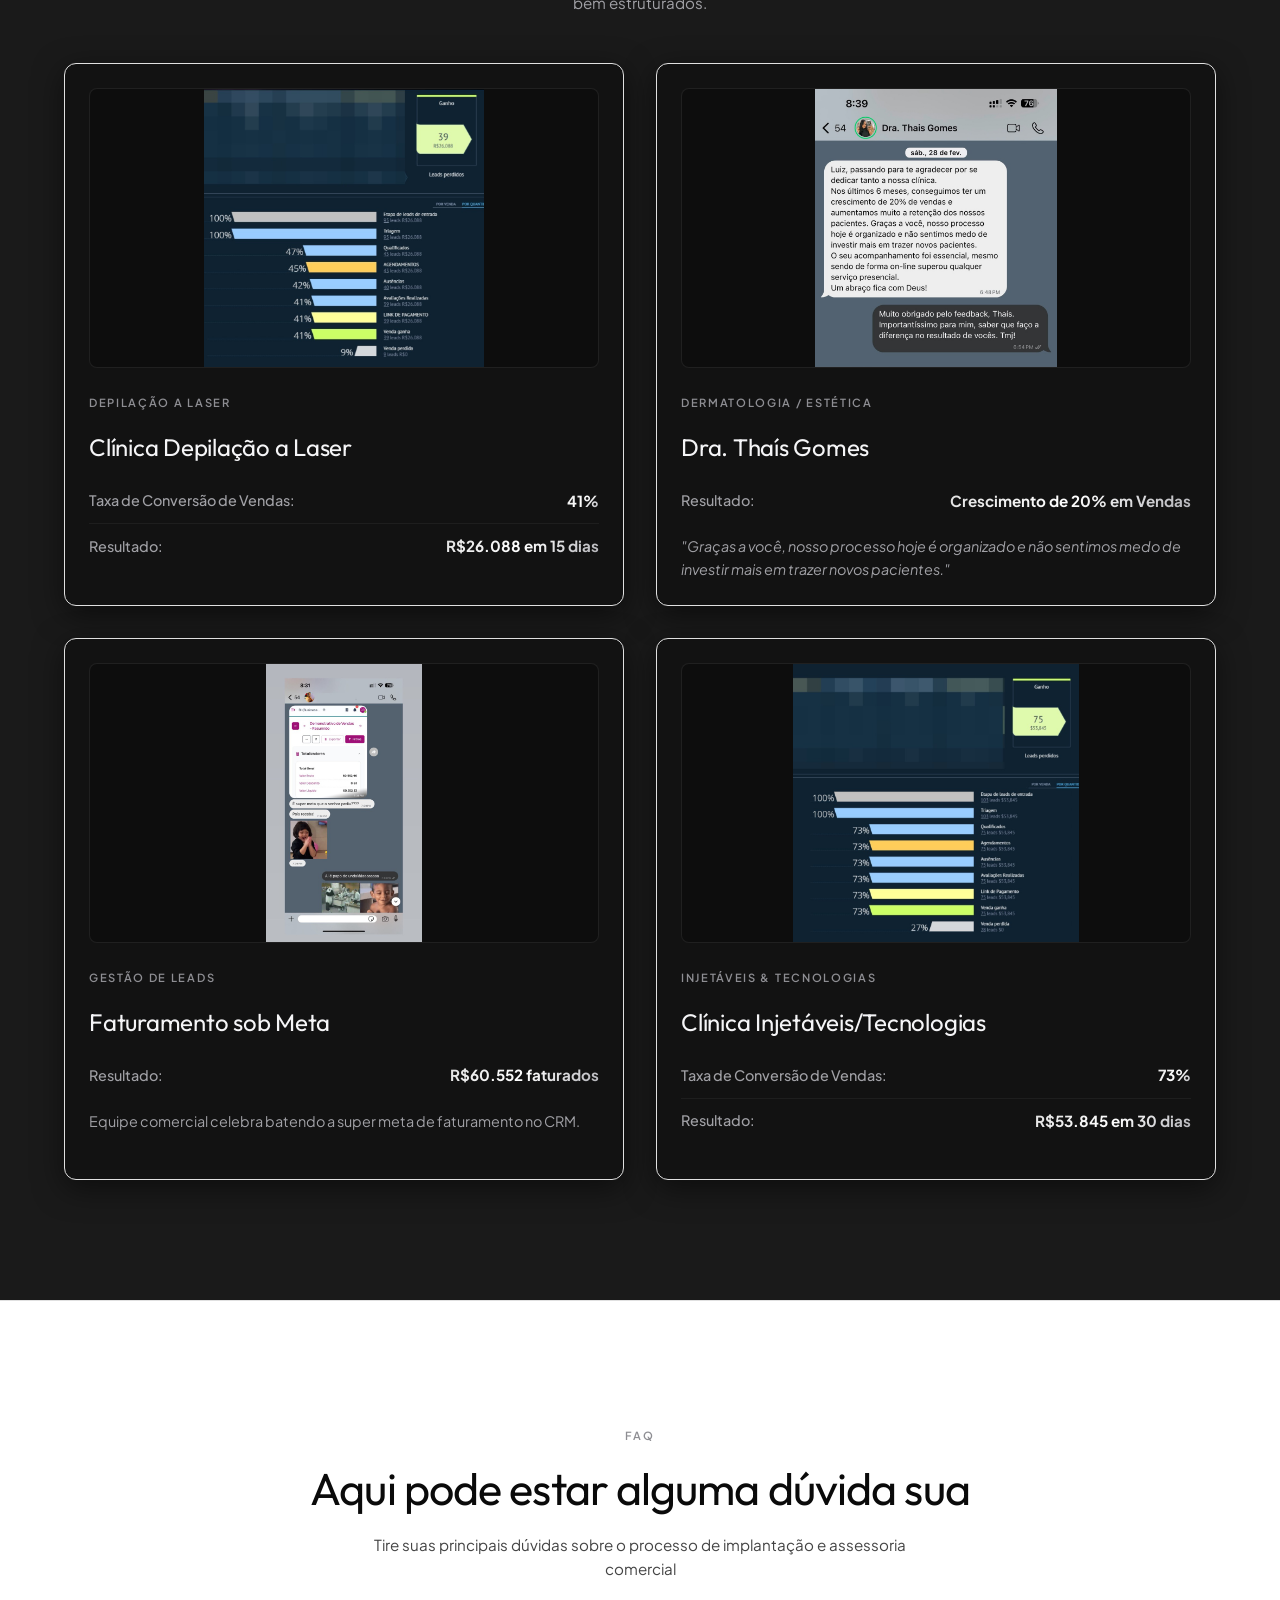
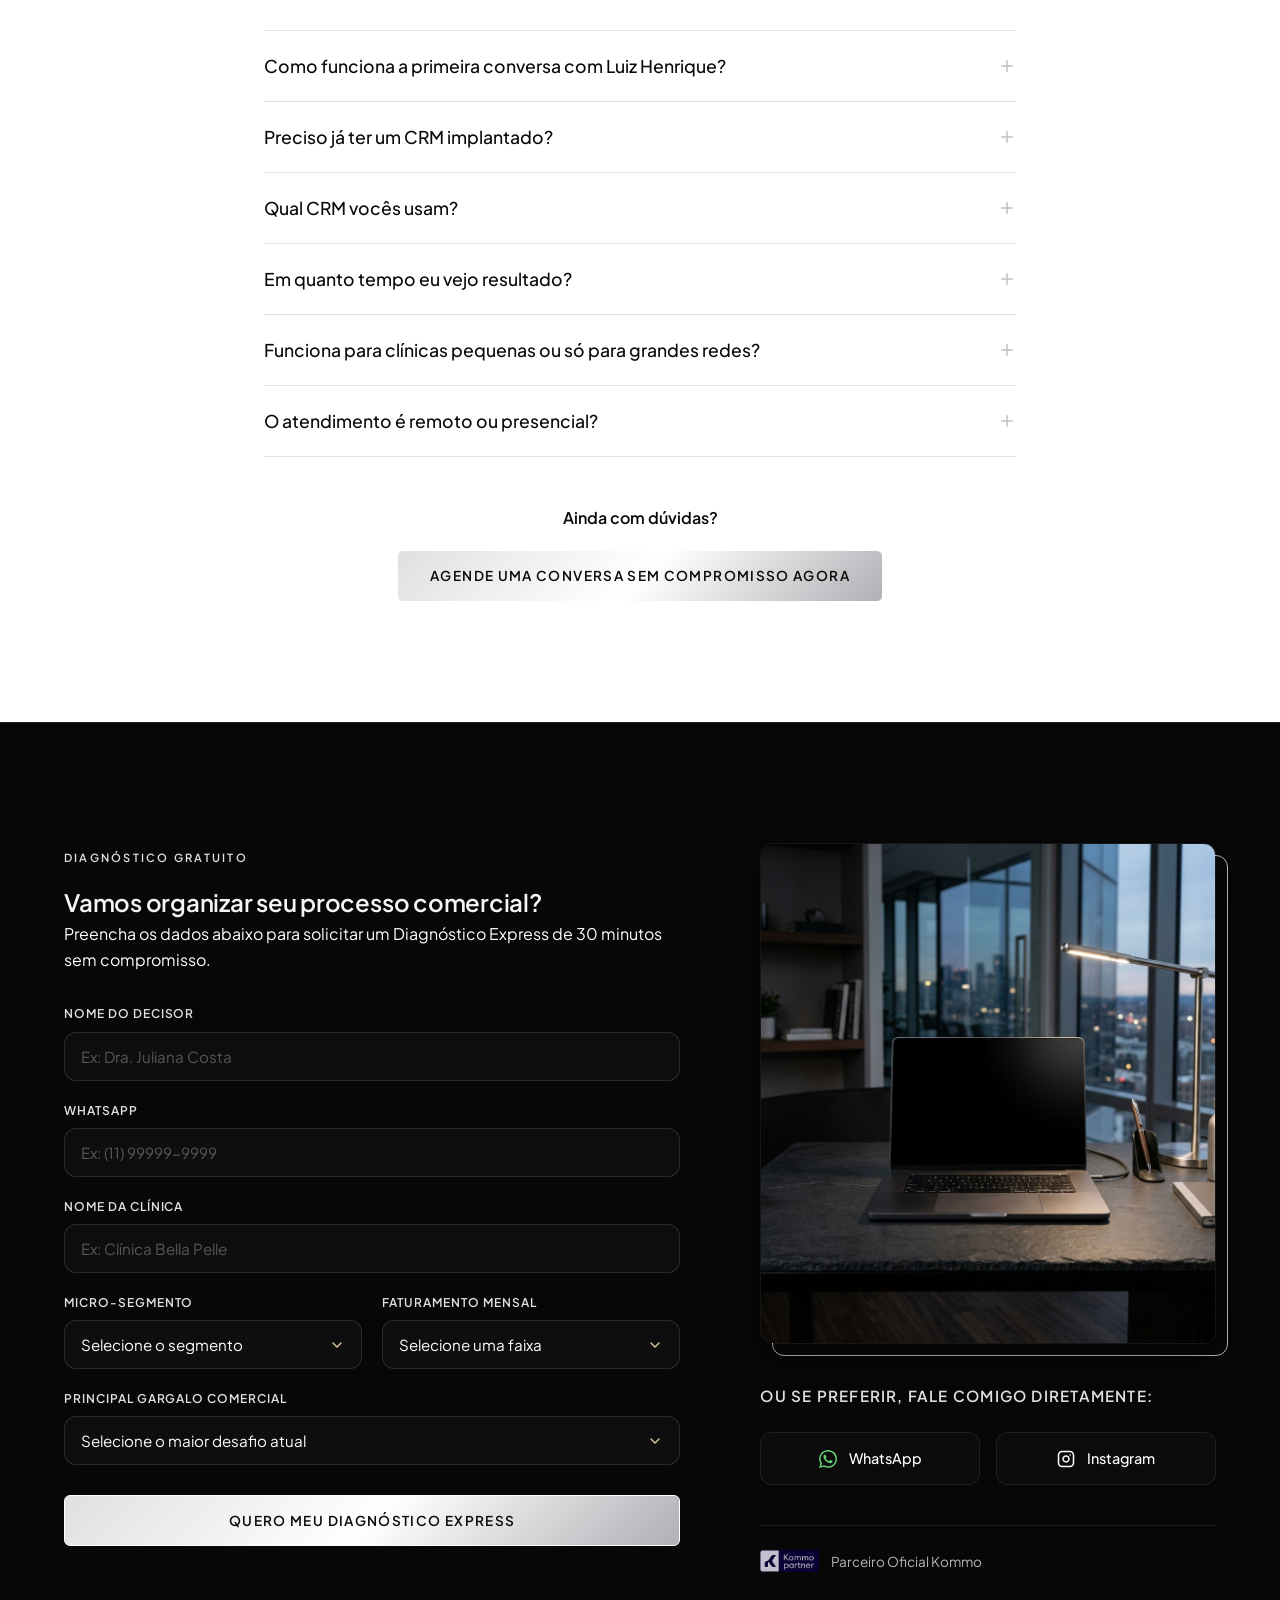
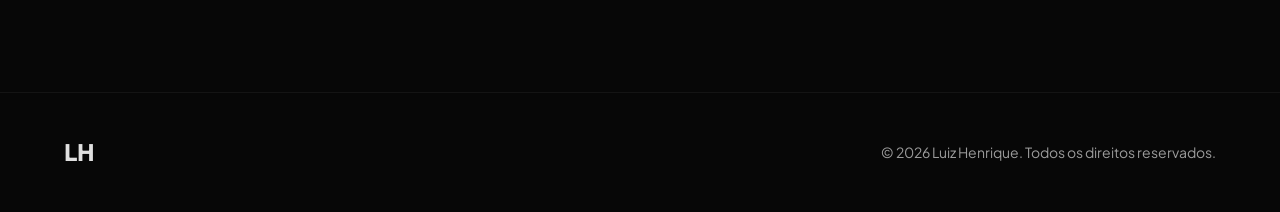
==== commit 080c450a: "luiz web page" ====
--- a/index.html
+++ b/index.html
@@ -1,22 +1,26 @@
 <!DOCTYPE html>
 <html lang="pt-BR">
+
 <head>
     <meta charset="UTF-8">
     <meta name="viewport" content="width=device-width, initial-scale=1.0">
     <meta http-equiv="X-UA-Compatible" content="ie=edge">
-    
+
     <!-- SEO Meta Tags -->
-    <title>Natália Ribeiro | CRM e Gestão de Leads</title>
-    <meta name="description" content="Especialista em CRM e Gestão de Leads. Transformo conversas em faturamento no Instagram para profissionais da saúde, estética e bem-estar.">
-    <meta name="author" content="Natália Ribeiro">
-    <meta name="keywords" content="CRM, Gestão de Leads, Kommo, Instagram, Vendas, Saúde, Estética, Automação, WhatsApp API">
-    
+    <title>Luiz Henrique | CRM e Gestão de Leads</title>
+    <meta name="description"
+        content="Especialista em CRM e Gestão de Leads. Transformo conversas em faturamento no Instagram para profissionais da saúde, estética e bem-estar.">
+    <meta name="author" content="Luiz Henrique">
+    <meta name="keywords"
+        content="CRM, Gestão de Leads, Kommo, Instagram, Vendas, Saúde, Estética, Automação, WhatsApp API">
+
     <!-- Open Graph / Facebook / WhatsApp -->
     <meta property="og:type" content="website">
     <meta property="og:url" content="https://nataliaribeiross.my.canva.site/">
-    <meta property="og:title" content="Natália Ribeiro | CRM e Gestão de Leads">
-    <meta property="og:description" content="Transformo conversas em faturamento no Instagram. Organização de processos comerciais, automações e estratégias de relacionamento.">
-    <meta property="og:image" content="assets/profile.jpg">
+    <meta property="og:title" content="Luiz Henrique | CRM e Gestão de Leads">
+    <meta property="og:description"
+        content="Transformo conversas em faturamento no Instagram. Organização de processos comerciais, automações e estratégias de relacionamento.">
+    <meta property="og:image" content="assets/profile.png">
 
     <!-- Favicon -->
     <link rel="shortcut icon" href="assets/favicon.png" type="image/png">
@@ -24,32 +28,35 @@
     <!-- Google Fonts -->
     <link rel="preconnect" href="https://fonts.googleapis.com">
     <link rel="preconnect" href="https://fonts.gstatic.com" crossorigin>
-    <link href="https://fonts.googleapis.com/css2?family=Plus+Jakarta+Sans:wght@300;400;500;600;700&family=Playfair+Display:ital,wght@0,300;0,400;0,500;1,400&display=swap" rel="stylesheet">
-    
+    <link
+        href="https://fonts.googleapis.com/css2?family=Plus+Jakarta+Sans:wght@300;400;500;600;700&family=Outfit:wght@300;400;500;600;700;800&display=swap"
+        rel="stylesheet">
+
     <!-- Stylesheet -->
     <link rel="stylesheet" href="style.css">
 </head>
+
 <body>
 
     <!-- Header Navigation -->
     <header class="header">
         <div class="header-container">
-            <a href="#sobre" class="logo">NR</a>
-            
+            <a href="#sobre" class="logo">LH</a>
+
             <!-- Mobile Menu Toggle -->
             <button class="nav-toggle" aria-label="Abrir menu" aria-controls="primary-navigation" aria-expanded="false">
                 <span class="hamburger"></span>
-            </but            <!-- Navbar Links -->
-            <nav class="nav" id="primary-navigation">
-                <ul class="nav-list">
-                    <li><a href="#sobre" class="nav-link">Sobre</a></li>
-                    <li><a href="#dores" class="nav-link">Desafios</a></li>
-                    <li><a href="#servicos" class="nav-link">Soluções</a></li>
-                    <li><a href="#cases" class="nav-link">Cases</a></li>
-                    <li><a href="#duvidas" class="nav-link">Dúvidas</a></li>
-                    <li><a href="#contato" class="nav-link">Contato</a></li>
-                </ul>
-            </nav>
+            </button> <!-- Navbar Links -->
+                <nav class="nav" id="primary-navigation">
+                    <ul class="nav-list">
+                        <li><a href="#sobre" class="nav-link">Sobre</a></li>
+                        <li><a href="#dores" class="nav-link">Desafios</a></li>
+                        <li><a href="#servicos" class="nav-link">Soluções</a></li>
+                        <li><a href="#cases" class="nav-link">Cases</a></li>
+                        <li><a href="#duvidas" class="nav-link">Dúvidas</a></li>
+                        <li><a href="#contato" class="nav-link">Contato</a></li>
+                    </ul>
+                </nav>
         </div>
     </header>
 
@@ -59,20 +66,25 @@
             <div class="container hero-container">
                 <div class="hero-content">
                     <span class="hero-badge animate-fade-in">CRM & Gestão Comercial</span>
-                    <h1 class="hero-title animate-fade-in">A agenda da sua clínica está vazia por falta de lead ou de processo?</h1>
+                    <h1 class="hero-title animate-fade-in">A agenda da sua clínica está vazia por falta de lead ou de
+                        processo?</h1>
                     <p class="hero-subtitle animate-fade-in-delay">
-                        Descubra exatamente onde seus leads estão se perdendo e pare de sustentar uma agenda vazia com mais investimento em <strong>tráfego</strong>.
+                        Descubra exatamente onde seus leads estão se perdendo e pare de sustentar uma agenda vazia com
+                        mais investimento em <strong>tráfego</strong>.
                     </p>
                     <p class="hero-description animate-fade-in-delay-2">
-                        Ajudo <strong>clínicas de estética</strong> e <strong>profissionais da saúde</strong> a transformar atendimento em faturamento, com CRM bem estruturado, processos comerciais claros e follow-up que não deixa dinheiro na mesa.
+                        Ajudo <strong>clínicas de estética</strong> e <strong>profissionais da saúde</strong> a
+                        transformar atendimento em faturamento, com CRM bem estruturado, processos comerciais claros e
+                        follow-up que não deixa dinheiro na mesa.
                     </p>
                     <div class="hero-cta animate-fade-in-delay-3">
-                        <a href="#contato" class="btn btn-primary">Quero agendar uma reunião com a Natália</a>
-                        <span class="hero-cta-hint">Reunião de 30 minutos sem compromisso para diagnosticar os gargalos comerciais da sua clínica.</span>
+                        <a href="#contato" class="btn btn-primary">Quero agendar uma reunião com Luiz Henrique</a>
+                        <span class="hero-cta-hint">Reunião de 30 minutos sem compromisso para diagnosticar os gargalos
+                            comerciais da sua clínica.</span>
                     </div>
                 </div>
                 <div class="hero-image-wrapper animate-fade-in-right">
-                    <img src="assets/profile.jpg" alt="Natália Ribeiro" class="hero-img">
+                    <img src="assets/profile.png" alt="Luiz Henrique" class="hero-img">
                 </div>
             </div>
         </section>
@@ -83,9 +95,10 @@
                 <div class="pains-header text-center">
                     <span class="section-tag">Desafios Comuns</span>
                     <h2 class="section-title">Sua clínica passa por alguma dessas situações?</h2>
-                    <p class="section-subtitle">Identificar os gargalos comerciais é o primeiro passo para o crescimento sustentável.</p>
-                </div>
-                
+                    <p class="section-subtitle">Identificar os gargalos comerciais é o primeiro passo para o crescimento
+                        sustentável.</p>
+                </div>
+
                 <div class="pains-list">
                     <!-- Pain 1 -->
                     <div class="pain-item">
@@ -96,37 +109,43 @@
                     <!-- Pain 2 -->
                     <div class="pain-item">
                         <span class="pain-num">02</span>
-                        <p class="pain-text">Recepcionista/consultora até atende bem, mas não existe um processo comercial claro de ponta a ponta.</p>
+                        <p class="pain-text">Recepcionista/consultora até atende bem, mas não existe um processo
+                            comercial claro de ponta a ponta.</p>
                     </div>
 
                     <!-- Pain 3 -->
                     <div class="pain-item">
                         <span class="pain-num">03</span>
-                        <p class="pain-text">Um sistema de CRM foi implantado, mas ninguém usa direito - ou virou só uma lista de contatos.</p>
+                        <p class="pain-text">Um sistema de CRM foi implantado, mas ninguém usa direito - ou virou só uma
+                            lista de contatos.</p>
                     </div>
 
                     <!-- Pain 4 -->
                     <div class="pain-item">
                         <span class="pain-num">04</span>
-                        <p class="pain-text">Não dá para saber <strong>quantos orçamentos/propostas foram enviados, quantos converteram e por quê não</strong>.</p>
+                        <p class="pain-text">Não dá para saber <strong>quantos orçamentos/propostas foram enviados,
+                                quantos converteram e por quê não</strong>.</p>
                     </div>
 
                     <!-- Pain 5 -->
                     <div class="pain-item">
                         <span class="pain-num">05</span>
-                        <p class="pain-text">O investimento em tráfego cresce, mas <strong>a agenda continua com buracos</strong>.</p>
+                        <p class="pain-text">O investimento em tráfego cresce, mas <strong>a agenda continua com
+                                buracos</strong>.</p>
                     </div>
 
                     <!-- Pain 6 -->
                     <div class="pain-item">
                         <span class="pain-num">06</span>
-                        <p class="pain-text">Falta um <strong>indicador confiável</strong> para saber se o comercial está indo bem ou mal.</p>
+                        <p class="pain-text">Falta um <strong>indicador confiável</strong> para saber se o comercial
+                            está indo bem ou mal.</p>
                     </div>
 
                     <!-- Pain 7 -->
                     <div class="pain-item full-width">
                         <span class="pain-num">07</span>
-                        <p class="pain-text">A sensação é de que <strong>está perdendo dinheiro todo mês</strong> — só que ninguém sabe exatamente onde.</p>
+                        <p class="pain-text">A sensação é de que <strong>está perdendo dinheiro todo mês</strong> — só
+                            que ninguém sabe exatamente onde.</p>
                     </div>
                 </div>
 
@@ -138,27 +157,33 @@
             <div class="container">
                 <span class="section-tag text-center" style="display: block; text-align: center;">Soluções</span>
                 <h2 class="section-title text-center">Soluções desenvolvidas sob-medida para você</h2>
-                <p class="section-subtitle text-center">Do diagnóstico ao acompanhamento contínuo para estruturar o comercial da sua clínica</p>
-                
+                <p class="section-subtitle text-center">Do diagnóstico ao acompanhamento contínuo para estruturar o
+                    comercial da sua clínica</p>
+
                 <div class="services-grid">
                     <!-- Card 1 -->
                     <div class="service-card">
                         <div class="service-icon">
-                            <svg width="32" height="32" viewBox="0 0 24 24" fill="none" stroke="currentColor" stroke-width="1.2" stroke-linecap="round" stroke-linejoin="round">
+                            <svg width="32" height="32" viewBox="0 0 24 24" fill="none" stroke="currentColor"
+                                stroke-width="1.2" stroke-linecap="round" stroke-linejoin="round">
                                 <circle cx="11" cy="11" r="8"></circle>
                                 <line x1="21" y1="21" x2="16.65" y2="16.65"></line>
                             </svg>
                         </div>
                         <h3 class="service-title">Diagnóstico Comercial Express</h3>
                         <p class="service-desc">
-                            Um raio-x completo do seu processo comercial em poucos dias. Simulação de atendimento (cliente oculto), Score Comercial da clínica, principais gargalos priorizados por impacto financeiro e um plano de próximos passos. O primeiro passo para enxergar, com clareza, onde está o vazamento.
+                            Um raio-x completo do seu processo comercial em poucos dias. Simulação de atendimento
+                            (cliente oculto), Score Comercial da clínica, principais gargalos priorizados por impacto
+                            financeiro e um plano de próximos passos. O primeiro passo para enxergar, com clareza, onde
+                            está o vazamento.
                         </p>
                     </div>
 
                     <!-- Card 2 -->
                     <div class="service-card">
                         <div class="service-icon">
-                            <svg width="32" height="32" viewBox="0 0 24 24" fill="none" stroke="currentColor" stroke-width="1.2" stroke-linecap="round" stroke-linejoin="round">
+                            <svg width="32" height="32" viewBox="0 0 24 24" fill="none" stroke="currentColor"
+                                stroke-width="1.2" stroke-linecap="round" stroke-linejoin="round">
                                 <rect x="3" y="3" width="18" height="18" rx="2" ry="2"></rect>
                                 <line x1="9" y1="3" x2="9" y2="21"></line>
                                 <line x1="15" y1="3" x2="15" y2="21"></line>
@@ -168,14 +193,17 @@
                         </div>
                         <h3 class="service-title">Implementação de CRM</h3>
                         <p class="service-desc">
-                            Estruturação completa do CRM da sua clínica: funis de Ativação, Retenção e Reativação, campos e tags organizados, follow-ups automatizados, painel de indicadores e treinamento da equipe. Sai do zero (ou do CRM mal usado) para um processo comercial funcionando de verdade.
+                            Estruturação completa do CRM da sua clínica: funis de Ativação, Retenção e Reativação,
+                            campos e tags organizados, follow-ups automatizados, painel de indicadores e treinamento da
+                            equipe. Sai do zero (ou do CRM mal usado) para um processo comercial funcionando de verdade.
                         </p>
                     </div>
 
                     <!-- Card 3 -->
                     <div class="service-card">
                         <div class="service-icon">
-                            <svg width="32" height="32" viewBox="0 0 24 24" fill="none" stroke="currentColor" stroke-width="1.2" stroke-linecap="round" stroke-linejoin="round">
+                            <svg width="32" height="32" viewBox="0 0 24 24" fill="none" stroke="currentColor"
+                                stroke-width="1.2" stroke-linecap="round" stroke-linejoin="round">
                                 <line x1="18" y1="20" x2="18" y2="10"></line>
                                 <line x1="12" y1="20" x2="12" y2="4"></line>
                                 <line x1="6" y1="20" x2="6" y2="14"></line>
@@ -183,7 +211,9 @@
                         </div>
                         <h3 class="service-title">Assessoria Comercial</h3>
                         <p class="service-desc">
-                            Acompanhamento contínuo do comercial da clínica: gestão de indicadores, análise de performance por consultora, ajustes de rotina e evolução constante do funil de vendas. Para quem já tem CRM implantado e quer manter o processo vivo e em melhoria constante.
+                            Acompanhamento contínuo do comercial da clínica: gestão de indicadores, análise de
+                            performance por consultora, ajustes de rotina e evolução constante do funil de vendas. Para
+                            quem já tem CRM implantado e quer manter o processo vivo e em melhoria constante.
                         </p>
                     </div>
                 </div>
@@ -197,27 +227,79 @@
         <!-- Cases Section (Sessão 4) -->
         <section id="cases" class="cases-section">
             <div class="container">
-                <span class="section-tag text-center" style="display: block; text-align: center;">Entregas</span>
-                <h2 class="section-title text-center">Entregas para Clientes</h2>
-                <p class="section-subtitle text-center">Transformações reais geradas através de processos estruturados e automação de vendas</p>
-                
+                <span class="section-tag text-center" style="display: block; text-align: center;">Cases & Resultados</span>
+                <h2 class="section-title text-center">Resultados de Clientes</h2>
+                <p class="section-subtitle text-center">Provas reais do faturamento e conversão gerados através de CRM e processos bem estruturados.</p>
+
                 <div class="cases-grid">
-                    <!-- Case 1 -->
-                    <div class="case-card">
-                        <div class="case-badge">Equipamentos Estéticos</div>
-                        <h3 class="case-title">Body Derme</h3>
-                        <p class="case-desc">
-                            Reestruturação comercial completa: playbook de vendas, scripts de objeção, cadência de follow-up no WhatsApp e 3 funis implementados no CRM (Ativação, Clientes Ativos e Inativos), organizando todo o ciclo comercial da locação de equipamentos estéticos (Ultraformer MPT, Laser Lavieen, Neoxel CO²).
-                        </p>
-                    </div>
-
-                    <!-- Case 2 -->
-                    <div class="case-card">
-                        <div class="case-badge">Rede de Depilação</div>
-                        <h3 class="case-title">Pele&Laser</h3>
-                        <p class="case-desc">
-                            CRM reestruturado para uma equipe de 5 consultoras, com SLAs por etapa do funil, cadência de follow-up com urgência progressiva pós-orçamento e funil de nutrição de leads com 10 pontos de contato — reduzindo leads esquecidos e recuperando oportunidades frias em rede multi-unidade.
-                        </p>
+                    <!-- Testimonial 1 -->
+                    <div class="case-card visual-case">
+                        <div class="case-image-wrapper">
+                            <img src="assets/testimonial-1.jpg" alt="Clínica Depilação a Laser" class="case-screenshot">
+                        </div>
+                        <div class="case-content-wrapper">
+                            <span class="case-badge">Depilação a Laser</span>
+                            <h3 class="case-title">Clínica Depilação a Laser</h3>
+                            <div class="case-metrics">
+                                <span class="metric-label">Taxa de Conversão de Vendas:</span>
+                                <span class="metric-value highlighting">41%</span>
+                            </div>
+                            <div class="case-metrics">
+                                <span class="metric-label">Resultado:</span>
+                                <span class="metric-value highlighting">R$26.088 em 15 dias</span>
+                            </div>
+                        </div>
+                    </div>
+
+                    <!-- Testimonial 2 -->
+                    <div class="case-card visual-case">
+                        <div class="case-image-wrapper">
+                            <img src="assets/testimonial-2.jpg" alt="Dra. Thaís Gomes" class="case-screenshot">
+                        </div>
+                        <div class="case-content-wrapper">
+                            <span class="case-badge">Dermatologia / Estética</span>
+                            <h3 class="case-title">Dra. Thaís Gomes</h3>
+                            <div class="case-metrics">
+                                <span class="metric-label">Resultado:</span>
+                                <span class="metric-value highlighting">Crescimento de 20% em Vendas</span>
+                            </div>
+                            <p class="case-desc" style="font-style: italic; margin-top: 8px;">"Graças a você, nosso processo hoje é organizado e não sentimos medo de investir mais em trazer novos pacientes."</p>
+                        </div>
+                    </div>
+
+                    <!-- Testimonial 3 -->
+                    <div class="case-card visual-case">
+                        <div class="case-image-wrapper">
+                            <img src="assets/testimonial-3.jpg" alt="Demonstrativo de Vendas" class="case-screenshot">
+                        </div>
+                        <div class="case-content-wrapper">
+                            <span class="case-badge">Gestão de Leads</span>
+                            <h3 class="case-title">Faturamento sob Meta</h3>
+                            <div class="case-metrics">
+                                <span class="metric-label">Resultado:</span>
+                                <span class="metric-value highlighting">R$60.552 faturados</span>
+                            </div>
+                            <p class="case-desc" style="margin-top: 8px;">Equipe comercial celebra batendo a super meta de faturamento no CRM.</p>
+                        </div>
+                    </div>
+
+                    <!-- Testimonial 4 -->
+                    <div class="case-card visual-case">
+                        <div class="case-image-wrapper">
+                            <img src="assets/testimonial-4.jpg" alt="Clínica Injetáveis/Tecnologias" class="case-screenshot">
+                        </div>
+                        <div class="case-content-wrapper">
+                            <span class="case-badge">Injetáveis & Tecnologias</span>
+                            <h3 class="case-title">Clínica Injetáveis/Tecnologias</h3>
+                            <div class="case-metrics">
+                                <span class="metric-label">Taxa de Conversão de Vendas:</span>
+                                <span class="metric-value highlighting">73%</span>
+                            </div>
+                            <div class="case-metrics">
+                                <span class="metric-label">Resultado:</span>
+                                <span class="metric-value highlighting">R$53.845 em 30 dias</span>
+                            </div>
+                        </div>
                     </div>
                 </div>
             </div>
@@ -231,16 +313,18 @@
                 <div class="faq-header text-center">
                     <span class="section-tag">FAQ</span>
                     <h2 class="section-title">Aqui pode estar alguma dúvida sua</h2>
-                    <p class="section-subtitle">Tire suas principais dúvidas sobre o processo de implantação e assessoria comercial</p>
-                </div>
-                
+                    <p class="section-subtitle">Tire suas principais dúvidas sobre o processo de implantação e
+                        assessoria comercial</p>
+                </div>
+
                 <div class="faq-list">
                     <!-- Item 1 -->
                     <div class="faq-item">
                         <button class="faq-question" aria-expanded="false">
-                            <span>Como funciona a primeira conversa com a Natália?</span>
+                            <span>Como funciona a primeira conversa com Luiz Henrique?</span>
                             <span class="faq-toggle-icon">
-                                <svg width="18" height="18" viewBox="0 0 24 24" fill="none" stroke="currentColor" stroke-width="2" stroke-linecap="round" stroke-linejoin="round">
+                                <svg width="18" height="18" viewBox="0 0 24 24" fill="none" stroke="currentColor"
+                                    stroke-width="2" stroke-linecap="round" stroke-linejoin="round">
                                     <line x1="12" y1="5" x2="12" y2="19"></line>
                                     <line x1="5" y1="12" x2="19" y2="12"></line>
                                 </svg>
@@ -248,7 +332,9 @@
                         </button>
                         <div class="faq-answer">
                             <div class="faq-answer-content">
-                                <p>É uma reunião rápida, de cerca de 30 minutos, para entender o momento comercial da sua clínica e indicar o melhor caminho — seja o Diagnóstico Express, a Implementação de CRM ou a Assessoria Comercial.</p>
+                                <p>É uma reunião rápida, de cerca de 30 minutos, para entender o momento comercial da
+                                    sua clínica e indicar o melhor caminho — seja o Diagnóstico Express, a Implementação
+                                    de CRM ou a Assessoria Comercial.</p>
                             </div>
                         </div>
                     </div>
@@ -258,7 +344,8 @@
                         <button class="faq-question" aria-expanded="false">
                             <span>Preciso já ter um CRM implantado?</span>
                             <span class="faq-toggle-icon">
-                                <svg width="18" height="18" viewBox="0 0 24 24" fill="none" stroke="currentColor" stroke-width="2" stroke-linecap="round" stroke-linejoin="round">
+                                <svg width="18" height="18" viewBox="0 0 24 24" fill="none" stroke="currentColor"
+                                    stroke-width="2" stroke-linecap="round" stroke-linejoin="round">
                                     <line x1="12" y1="5" x2="12" y2="19"></line>
                                     <line x1="5" y1="12" x2="19" y2="12"></line>
                                 </svg>
@@ -266,7 +353,8 @@
                         </button>
                         <div class="faq-answer">
                             <div class="faq-answer-content">
-                                <p>Não. Muitas clínicas começam do zero. O trabalho é justamente estruturar (ou reestruturar) esse processo comercial do início ao fim.</p>
+                                <p>Não. Muitas clínicas começam do zero. O trabalho é justamente estruturar (ou
+                                    reestruturar) esse processo comercial do início ao fim.</p>
                             </div>
                         </div>
                     </div>
@@ -276,7 +364,8 @@
                         <button class="faq-question" aria-expanded="false">
                             <span>Qual CRM vocês usam?</span>
                             <span class="faq-toggle-icon">
-                                <svg width="18" height="18" viewBox="0 0 24 24" fill="none" stroke="currentColor" stroke-width="2" stroke-linecap="round" stroke-linejoin="round">
+                                <svg width="18" height="18" viewBox="0 0 24 24" fill="none" stroke="currentColor"
+                                    stroke-width="2" stroke-linecap="round" stroke-linejoin="round">
                                     <line x1="12" y1="5" x2="12" y2="19"></line>
                                     <line x1="5" y1="12" x2="19" y2="12"></line>
                                 </svg>
@@ -284,7 +373,8 @@
                         </button>
                         <div class="faq-answer">
                             <div class="faq-answer-content">
-                                <p>O trabalho é feito principalmente na plataforma Kommo (da qual a Natália é parceira oficial), mas o diagnóstico inicial não depende de qual CRM você já usa.</p>
+                                <p>O trabalho é feito principalmente na plataforma Kommo (da qual Luiz Henrique é parceiro
+                                    oficial), mas o diagnóstico inicial não depende de qual CRM você já usa.</p>
                             </div>
                         </div>
                     </div>
@@ -294,7 +384,8 @@
                         <button class="faq-question" aria-expanded="false">
                             <span>Em quanto tempo eu vejo resultado?</span>
                             <span class="faq-toggle-icon">
-                                <svg width="18" height="18" viewBox="0 0 24 24" fill="none" stroke="currentColor" stroke-width="2" stroke-linecap="round" stroke-linejoin="round">
+                                <svg width="18" height="18" viewBox="0 0 24 24" fill="none" stroke="currentColor"
+                                    stroke-width="2" stroke-linecap="round" stroke-linejoin="round">
                                     <line x1="12" y1="5" x2="12" y2="19"></line>
                                     <line x1="5" y1="12" x2="19" y2="12"></line>
                                 </svg>
@@ -302,7 +393,9 @@
                         </button>
                         <div class="faq-answer">
                             <div class="faq-answer-content">
-                                <p>O Diagnóstico Comercial Express entrega clareza sobre os gargalos em poucos dias. Já a Implementação de CRM costuma rodar em fases, com entregas e treinamentos ao longo do projeto — o objetivo é gerar processo funcionando, não só relatório.</p>
+                                <p>O Diagnóstico Comercial Express entrega clareza sobre os gargalos em poucos dias. Já
+                                    a Implementação de CRM costuma rodar em fases, com entregas e treinamentos ao longo
+                                    do projeto — o objetivo é gerar processo funcionando, não só relatório.</p>
                             </div>
                         </div>
                     </div>
@@ -312,7 +405,8 @@
                         <button class="faq-question" aria-expanded="false">
                             <span>Funciona para clínicas pequenas ou só para grandes redes?</span>
                             <span class="faq-toggle-icon">
-                                <svg width="18" height="18" viewBox="0 0 24 24" fill="none" stroke="currentColor" stroke-width="2" stroke-linecap="round" stroke-linejoin="round">
+                                <svg width="18" height="18" viewBox="0 0 24 24" fill="none" stroke="currentColor"
+                                    stroke-width="2" stroke-linecap="round" stroke-linejoin="round">
                                     <line x1="12" y1="5" x2="12" y2="19"></line>
                                     <line x1="5" y1="12" x2="19" y2="12"></line>
                                 </svg>
@@ -320,7 +414,8 @@
                         </button>
                         <div class="faq-answer">
                             <div class="faq-answer-content">
-                                <p>Funciona para diferentes portes. O que muda é a profundidade do projeto, definida na conversa comercial inicial.</p>
+                                <p>Funciona para diferentes portes. O que muda é a profundidade do projeto, definida na
+                                    conversa comercial inicial.</p>
                             </div>
                         </div>
                     </div>
@@ -330,7 +425,8 @@
                         <button class="faq-question" aria-expanded="false">
                             <span>O atendimento é remoto ou presencial?</span>
                             <span class="faq-toggle-icon">
-                                <svg width="18" height="18" viewBox="0 0 24 24" fill="none" stroke="currentColor" stroke-width="2" stroke-linecap="round" stroke-linejoin="round">
+                                <svg width="18" height="18" viewBox="0 0 24 24" fill="none" stroke="currentColor"
+                                    stroke-width="2" stroke-linecap="round" stroke-linejoin="round">
                                     <line x1="12" y1="5" x2="12" y2="19"></line>
                                     <line x1="5" y1="12" x2="19" y2="12"></line>
                                 </svg>
@@ -338,14 +434,16 @@
                         </button>
                         <div class="faq-answer">
                             <div class="faq-answer-content">
-                                <p>100% remoto, o que permite atender clínicas em qualquer cidade do Brasil com a mesma agilidade e eficiência.</p>
-                            </div>
-                        </div>
-                    </div>
-                </div>
-                
+                                <p>100% remoto, o que permite atender clínicas em qualquer cidade do Brasil com a mesma
+                                    agilidade e eficiência.</p>
+                            </div>
+                        </div>
+                    </div>
+                </div>
+
                 <div class="faq-footer text-center" style="margin-top: 48px;">
-                    <p class="faq-footer-text" style="font-weight: 600; margin-bottom: 20px; color: var(--gold-dark);">Ainda com dúvidas?</p>
+                    <p class="faq-footer-text" style="font-weight: 600; margin-bottom: 20px; color: var(--gold-dark);">
+                        Ainda com dúvidas?</p>
                     <a href="#contato" class="btn btn-primary">Agende uma conversa sem compromisso agora</a>
                 </div>
             </div>
@@ -358,78 +456,95 @@
                 <div class="contact-form-wrapper">
                     <span class="section-tag invert">Diagnóstico Gratuito</span>
                     <h2 class="contact-title">Vamos organizar seu processo comercial?</h2>
-                    <p class="contact-subtitle">Preencha os dados abaixo para solicitar um Diagnóstico Express de 30 minutos sem compromisso.</p>
-                    
+                    <p class="contact-subtitle">Preencha os dados abaixo para solicitar um Diagnóstico Express de 30
+                        minutos sem compromisso.</p>
+
                     <form id="lead-capture-form" class="lead-form">
                         <div class="form-group">
-                            <label for="lead-name">Nome Completo</label>
+                            <label for="lead-name">Nome Do Decisor</label>
                             <input type="text" id="lead-name" name="name" required placeholder="Ex: Dra. Juliana Costa">
                         </div>
-                        
+
+                        <div class="form-group">
+                            <label for="lead-whatsapp">WhatsApp</label>
+                            <input type="tel" id="lead-whatsapp" name="whatsapp" required
+                                placeholder="Ex: (11) 99999-9999">
+                        </div>
+
+                        <div class="form-group">
+                            <label for="lead-company">Nome da Clínica</label>
+                            <input type="text" id="lead-company" name="company" required
+                                placeholder="Ex: Clínica Bella Pelle">
+                        </div>
+
                         <div class="form-row">
                             <div class="form-group">
-                                <label for="lead-email">E-mail Profissional</label>
-                                <input type="email" id="lead-email" name="email" required placeholder="Ex: contato@suaclinica.com.br">
-                            </div>
-                            <div class="form-group">
-                                <label for="lead-whatsapp">WhatsApp</label>
-                                <input type="tel" id="lead-whatsapp" name="whatsapp" required placeholder="Ex: (11) 99999-9999">
-                            </div>
-                        </div>
-                        
-                        <div class="form-row">
-                            <div class="form-group">
-                                <label for="lead-company">Clínica / Consultório</label>
-                                <input type="text" id="lead-company" name="company" required placeholder="Ex: Clínica Bella Pelle">
+                                <label for="lead-segment">Micro-segmento</label>
+                                <select id="lead-segment" name="segment" required>
+                                    <option value="" disabled selected>Selecione o segmento</option>
+                                    <option value="Estética Avançada">Harmonização</option>
+                                    <option value="Dermatologia / Plástica">Dermatologia</option>
+                                    <option value="Odontologia">Trícologia</option>
+                                    <option value="Clínica Médica / Nutrologia / Outros">Injetaveis
+                                    </option>
+                                    <option value="Spa / Beleza / Bem-estar">Ginecologia</option>
+                                    <option value="Outro segmento">Depilação a Laser</option>
+                                </select>
                             </div>
                             <div class="form-group">
                                 <label for="lead-revenue">Faturamento Mensal</label>
                                 <select id="lead-revenue" name="revenue" required>
                                     <option value="" disabled selected>Selecione uma faixa</option>
-                                    <option value="Até R$ 20k">Até R$ 20.000 / mês</option>
-                                    <option value="R$ 20k a R$ 50k">R$ 20.000 a R$ 50.000 / mês</option>
-                                    <option value="R$ 50k a R$ 100k">R$ 50.000 a R$ 100.000 / mês</option>
-                                    <option value="Acima de R$ 100k">Mais de R$ 100.000 / mês</option>
+                                    <option value="Até R$ 20k">Até R$ 40.000 / mês</option>
+                                    <option value="R$ 20k a R$ 50k">R$ 40.000 a R$ 80.000 / mês</option>
+                                    <option value="R$ 50k a R$ 100k">R$ 80.000 a R$ 120.000 / mês</option>
+                                    <option value="Acima de R$ 100k">Mais de R$ 150.000 / mês</option>
                                 </select>
                             </div>
                         </div>
-                        
+
                         <div class="form-group">
                             <label for="lead-challenge">Principal Gargalo Comercial</label>
                             <select id="lead-challenge" name="challenge" required>
                                 <option value="" disabled selected>Selecione o maior desafio atual</option>
                                 <option value="Leads sem resposta">Contatos chegam, mas somem sem resposta</option>
-                                <option value="Falta de processo">Não existe um processo comercial claro de ponta a ponta</option>
-                                <option value="CRM abandonado/inexistente">Temos CRM implantado, mas ninguém usa direito</option>
-                                <option value="Desperdício de tráfego">Investimos em tráfego, mas a agenda continua vazia</option>
+                                <option value="Falta de processo">Não existe um processo comercial claro de ponta a
+                                    ponta</option>
+                                <option value="CRM abandonado/inexistente">Temos CRM implantado, mas ninguém usa direito
+                                </option>
+                                <option value="Desperdício de tráfego">Investimos em tráfego, mas a agenda continua
+                                    vazia</option>
                                 <option value="Outros">Outro desafio / Não sei identificar</option>
                             </select>
                         </div>
-                        
+
                         <button type="submit" class="btn btn-submit" id="btn-submit-lead">
                             Quero meu Diagnóstico Express
                         </button>
                     </form>
                 </div>
-                
+
                 <!-- Right Column: Image and Direct Links -->
                 <div class="contact-info-wrapper">
                     <div class="contact-image-container">
-                        <img src="assets/contact-profile.jpg" alt="Natália Ribeiro" class="contact-img">
-                    </div>
-                    
+                        <img src="assets/contact-profile.png" alt="Luiz Henrique" class="contact-img">
+                    </div>
+
                     <div class="contact-direct-links">
                         <h3>Ou se preferir, fale comigo diretamente:</h3>
                         <div class="direct-buttons">
                             <!-- WhatsApp -->
-                            <a href="https://wa.me/5534991922080" target="_blank" rel="noopener noreferrer" class="direct-btn whatsapp">
+                            <a href="https://wa.me/5534991922080" target="_blank" rel="noopener noreferrer"
+                                class="direct-btn whatsapp">
                                 <img src="assets/whatsapp-icon.svg" alt="WhatsApp Icon" class="direct-icon">
                                 <span>WhatsApp</span>
                             </a>
-                            
+
                             <!-- Instagram -->
-                            <a href="https://instagram.com/nataliaribeiiros" target="_blank" rel="noopener noreferrer" class="direct-btn instagram">
-                                <svg width="18" height="18" viewBox="0 0 24 24" fill="none" stroke="currentColor" stroke-width="2" stroke-linecap="round" stroke-linejoin="round">
+                            <a href="https://instagram.com/luizhenrique_crm" target="_blank" rel="noopener noreferrer"
+                                class="direct-btn instagram">
+                                <svg width="18" height="18" viewBox="0 0 24 24" fill="none" stroke="currentColor"
+                                    stroke-width="2" stroke-linecap="round" stroke-linejoin="round">
                                     <rect x="2" y="2" width="20" height="20" rx="5" ry="5"></rect>
                                     <path d="M16 11.37A4 4 0 1 1 12.63 8 4 4 0 0 1 16 11.37z"></path>
                                     <line x1="17.5" y1="6.5" x2="17.51" y2="6.5"></line>
@@ -438,12 +553,12 @@
                             </a>
                         </div>
                     </div>
-                    
+
                     <!-- Kommo Partnership -->
                     <div class="kommo-badge">
                         <a href="http://www.kommo.com" target="_blank" rel="noopener noreferrer" class="kommo-link">
                             <img src="assets/kommo-logo.png" alt="Kommo Logo" class="kommo-logo">
-                            <span class="kommo-text">Parceira Oficial Kommo</span>
+                            <span class="kommo-text">Parceiro Oficial Kommo</span>
                         </a>
                     </div>
                 </div>
@@ -454,9 +569,9 @@
     <!-- Footer -->
     <footer class="footer">
         <div class="container footer-container">
-            <div class="footer-logo">NR</div>
+            <div class="footer-logo">LH</div>
             <p class="footer-copy">
-                &copy; 2026 Natália Ribeiro. Todos os direitos reservados.
+                &copy; 2026 Luiz Henrique. Todos os direitos reservados.
             </p>
         </div>
     </footer>
@@ -464,4 +579,5 @@
     <!-- JavaScript -->
     <script src="index.js"></script>
 </body>
-</html>
+
+</html>
--- a/style.css
+++ b/style.css
@@ -2,23 +2,23 @@
    DESIGN SYSTEM & VARIABLES
    ========================================================================== */
 :root {
-    /* Color Palette - Pastel Premium (Refined with Canva Site colors) */
-    --bg-primary: #f8f5f2;       /* Creme/Alabastro suave - idêntico ao Canva */
-    --bg-secondary: #FFFFFF;     /* Branco puro para blocos e cards */
-    --bg-pastel-sage: #E8EFEA;    /* Verde sálvia pastel (estética, saúde, frescor) */
-    --bg-pastel-rose: #F6ECE8;    /* Rosa antigo/pêssego pastel (delicado, beleza) */
-    --bg-dark: #1f3d3d;          /* Verde ardósia escuro premium do Canva */
-    --text-dark: #2b2b2b;        /* Grafite escuro do Canva para melhor contraste */
-    --text-muted: #5e6b66;       /* Cinza sálvia suave */
-    --gold: #c6a75e;             /* Ouro champanhe oficial do Canva */
-    --gold-light: #e2cfa0;       /* Ouro claro do Canva para contornos e destaques */
-    --gold-dark: #a48753;        /* Dourado escuro para contraste */
+    /* Color Palette - Premium Minimalist Black & Silver */
+    --bg-primary: #0a0a0a;       /* Deep matte black */
+    --bg-secondary: #121212;     /* Sleek dark charcoal for cards and blocks */
+    --bg-pastel-sage: #1a1a1a;    /* Dark iron gray instead of green sálvia */
+    --bg-pastel-rose: #0f0f0f;    /* Alternating section gray instead of pink */
+    --bg-dark: #070707;          /* Absolute dark background for header/footer */
+    --text-dark: #f5f5f7;        /* Crisp silver-white for titles (high contrast) */
+    --text-muted: #a1a1a6;       /* Clean silver-gray for descriptions */
+    --gold: #c0c0c0;             /* Metallic silver / Chrome accent */
+    --gold-light: #e0e0e0;       /* High-light silver for borders and accents */
+    --gold-dark: #8e8e93;        /* Muted slate silver */
     --white: #ffffff;
-    --shadow-soft: 0 8px 24px rgba(31, 61, 61, 0.04);
-    --shadow-hover: 0 16px 36px rgba(31, 61, 61, 0.08);
+    --shadow-soft: 0 8px 30px rgba(0, 0, 0, 0.5);
+    --shadow-hover: 0 16px 40px rgba(0, 0, 0, 0.8);
     
     /* Fonts */
-    --font-title: 'Playfair Display', serif;
+    --font-title: 'Outfit', sans-serif;
     --font-body: 'Plus Jakarta Sans', sans-serif;
     
     /* Transitions & Borders */
@@ -30,6 +30,9 @@
     /* Layout */
     --header-height: 90px;
     --header-scrolled-height: 75px;
+    
+    /* Silver Metallic Gradient */
+    --silver-metallic: linear-gradient(135deg, #e0e0e0 0%, #ffffff 50%, #b0b0b5 100%);
 }
 
 /* ==========================================================================
@@ -149,15 +152,18 @@
 }
 
 .btn-primary {
-    background-color: var(--text-dark);
-    color: var(--white);
-    border: 1px solid var(--text-dark);
+    background: var(--silver-metallic);
+    color: #0a0a0a;
+    border: 1px solid #ffffff;
+    font-weight: 600;
 }
 
 .btn-primary:hover {
-    background-color: var(--gold);
-    border-color: var(--gold);
-    color: var(--white);
+    background: #ffffff;
+    border-color: #ffffff;
+    color: #000000;
+    transform: translateY(-2px);
+    box-shadow: 0 6px 20px rgba(255, 255, 255, 0.15);
 }
 
 /* ==========================================================================
@@ -169,18 +175,19 @@
     left: 0;
     width: 100%;
     height: var(--header-height);
-    background-color: rgba(248, 245, 242, 0.85);
+    background-color: rgba(10, 10, 10, 0.75);
     backdrop-filter: blur(12px);
     -webkit-backdrop-filter: blur(12px);
     z-index: 1000;
     transition: var(--transition-smooth);
-    border-bottom: 1px solid rgba(198, 167, 94, 0.15);
+    border-bottom: 1px solid rgba(255, 255, 255, 0.08);
 }
 
 .header.scrolled {
     height: var(--header-scrolled-height);
-    background-color: rgba(248, 245, 242, 0.96);
+    background-color: rgba(10, 10, 10, 0.92);
     box-shadow: var(--shadow-soft);
+    border-bottom: 1px solid rgba(255, 255, 255, 0.12);
 }
 
 .header-container {
@@ -195,15 +202,18 @@
 
 .logo {
     font-family: var(--font-title);
-    font-size: 2rem;
-    font-weight: 700;
-    color: var(--gold);
-    letter-spacing: -0.12em;
+    font-size: 2.2rem;
+    font-weight: 800;
+    background: var(--silver-metallic);
+    -webkit-background-clip: text;
+    -webkit-text-fill-color: transparent;
+    letter-spacing: -0.05em;
     transition: var(--transition-smooth);
 }
 
 .logo:hover {
     transform: scale(1.05);
+    opacity: 0.9;
 }
 
 .nav-list {
@@ -318,11 +328,11 @@
     font-weight: 600;
     text-transform: uppercase;
     letter-spacing: 0.15em;
-    color: #2b5745;
-    background-color: var(--bg-pastel-sage);
+    color: var(--gold-light);
+    background-color: rgba(255, 255, 255, 0.05);
     border-radius: 50px;
     margin-bottom: 24px;
-    border: 1px solid rgba(43, 87, 69, 0.1);
+    border: 1px solid rgba(255, 255, 255, 0.12);
 }
 
 .hero-title {
@@ -413,7 +423,7 @@
     border-radius: var(--border-radius-card);
     transition: var(--transition-fast);
     border: 1px solid var(--gold-light);
-    border-top: 3px solid var(--bg-pastel-sage);
+    border-top: 3px solid var(--gold);
     display: flex;
     flex-direction: column;
     align-items: center;
@@ -615,7 +625,7 @@
 }
 
 .form-group select option {
-    background-color: #1f3d3d;
+    background-color: #121212;
     color: var(--white);
 }
 
@@ -627,9 +637,9 @@
 }
 
 .btn-submit {
-    background-color: var(--gold);
-    color: var(--white);
-    border: 1px solid var(--gold);
+    background: var(--silver-metallic);
+    color: #0a0a0a;
+    border: 1px solid #ffffff;
     padding: 16px 32px;
     font-size: 0.85rem;
     font-weight: 600;
@@ -646,7 +656,7 @@
 .btn-submit:hover:not(:disabled) {
     background-color: var(--white);
     border-color: var(--white);
-    color: var(--bg-dark);
+    color: #000000;
 }
 
 .btn-submit:disabled {
@@ -675,7 +685,7 @@
 /* Success Card */
 .success-card {
     background-color: rgba(255, 255, 255, 0.02);
-    border: 1px solid rgba(198, 167, 94, 0.3);
+    border: 1px solid rgba(255, 255, 255, 0.15);
     border-radius: var(--border-radius-card);
     padding: 40px;
     text-align: center;
@@ -690,7 +700,7 @@
     width: 56px;
     height: 56px;
     border-radius: 50%;
-    background-color: rgba(198, 167, 94, 0.1);
+    background-color: rgba(255, 255, 255, 0.08);
     color: var(--gold);
     margin-bottom: 20px;
 }
@@ -1275,4 +1285,113 @@
     margin: 0;
 }
 
-
+/* ==========================================================================
+   VISUAL CASE CARDS & METRICS
+   ========================================================================== */
+.visual-case {
+    display: flex;
+    flex-direction: column;
+    padding: 24px !important;
+    background-color: var(--bg-secondary) !important;
+}
+
+.case-image-wrapper {
+    width: 100%;
+    height: 280px;
+    border-radius: 8px;
+    overflow: hidden;
+    margin-bottom: 20px;
+    border: 1px solid rgba(255, 255, 255, 0.08);
+    background-color: #0d0d0d;
+    display: flex;
+    align-items: center;
+    justify-content: center;
+}
+
+.case-screenshot {
+    width: 100%;
+    height: 100%;
+    object-fit: contain;
+    transition: var(--transition-smooth);
+}
+
+.case-card:hover .case-screenshot {
+    transform: scale(1.03);
+}
+
+.case-metrics {
+    display: flex;
+    justify-content: space-between;
+    align-items: center;
+    padding: 10px 0;
+    border-bottom: 1px solid rgba(255, 255, 255, 0.05);
+    font-size: 0.9rem;
+}
+
+.case-metrics:last-of-type {
+    border-bottom: none;
+    margin-bottom: 12px;
+}
+
+.metric-label {
+    color: var(--text-muted);
+    font-weight: 500;
+}
+
+.metric-value {
+    font-weight: 600;
+    color: var(--text-dark);
+}
+
+.metric-value.highlighting {
+    background: var(--silver-metallic);
+    -webkit-background-clip: text;
+    -webkit-text-fill-color: transparent;
+    font-weight: 700;
+    font-size: 0.95rem;
+}
+
+/* ==========================================================================
+   ACCESSIBILITY & CONTRAST FOR LIGHT SECTIONS/CARDS
+   ========================================================================== */
+.service-card .service-title {
+    color: #0a0a0a !important;
+}
+
+.service-card .service-desc {
+    color: #444444 !important;
+}
+
+.service-card:hover .service-icon {
+    color: #0a0a0a !important;
+}
+
+.faq-section {
+    background-color: var(--white);
+}
+
+.faq-section .section-title {
+    color: #0a0a0a !important;
+}
+
+.faq-section .section-subtitle {
+    color: #444444 !important;
+}
+
+.faq-section .section-tag {
+    color: var(--gold-dark) !important;
+}
+
+.faq-question {
+    color: #0a0a0a !important;
+}
+
+.faq-answer-content {
+    color: #444444 !important;
+}
+
+.faq-footer-text {
+    color: #0a0a0a !important;
+}
+
+
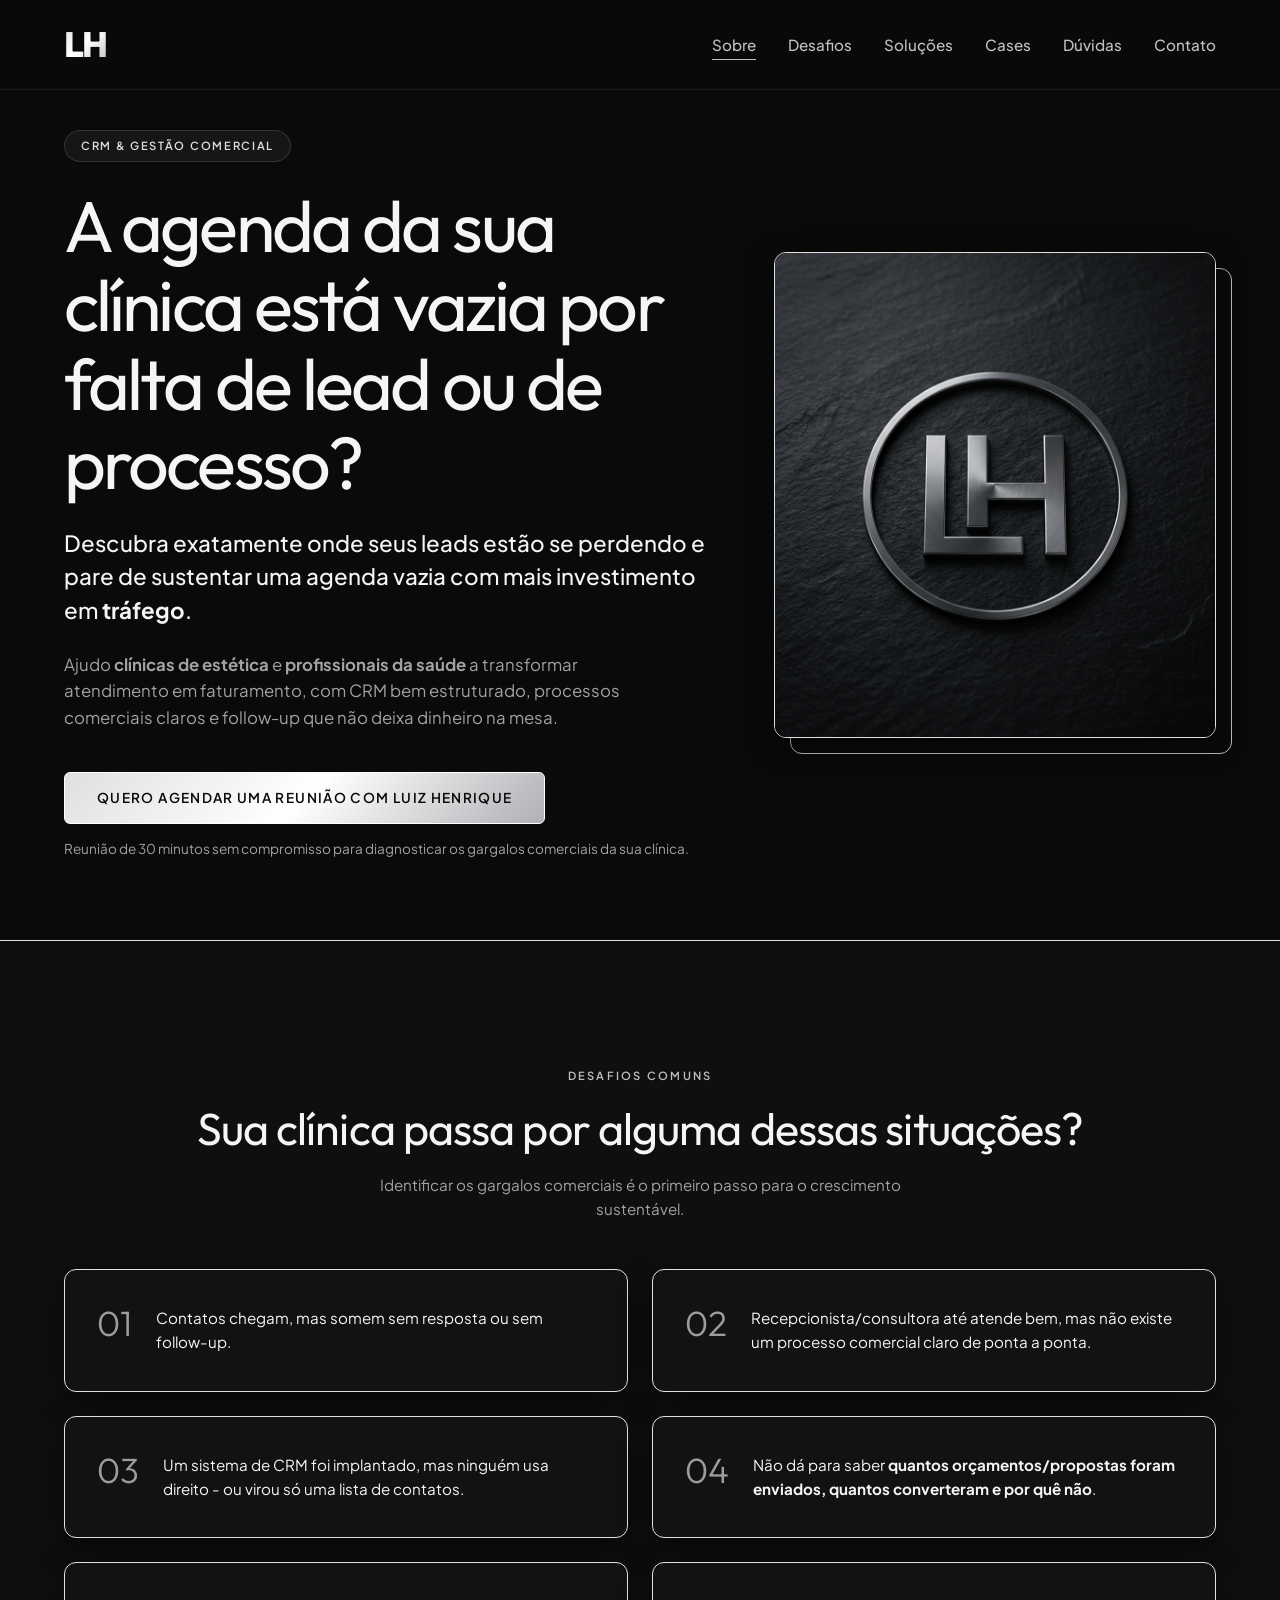
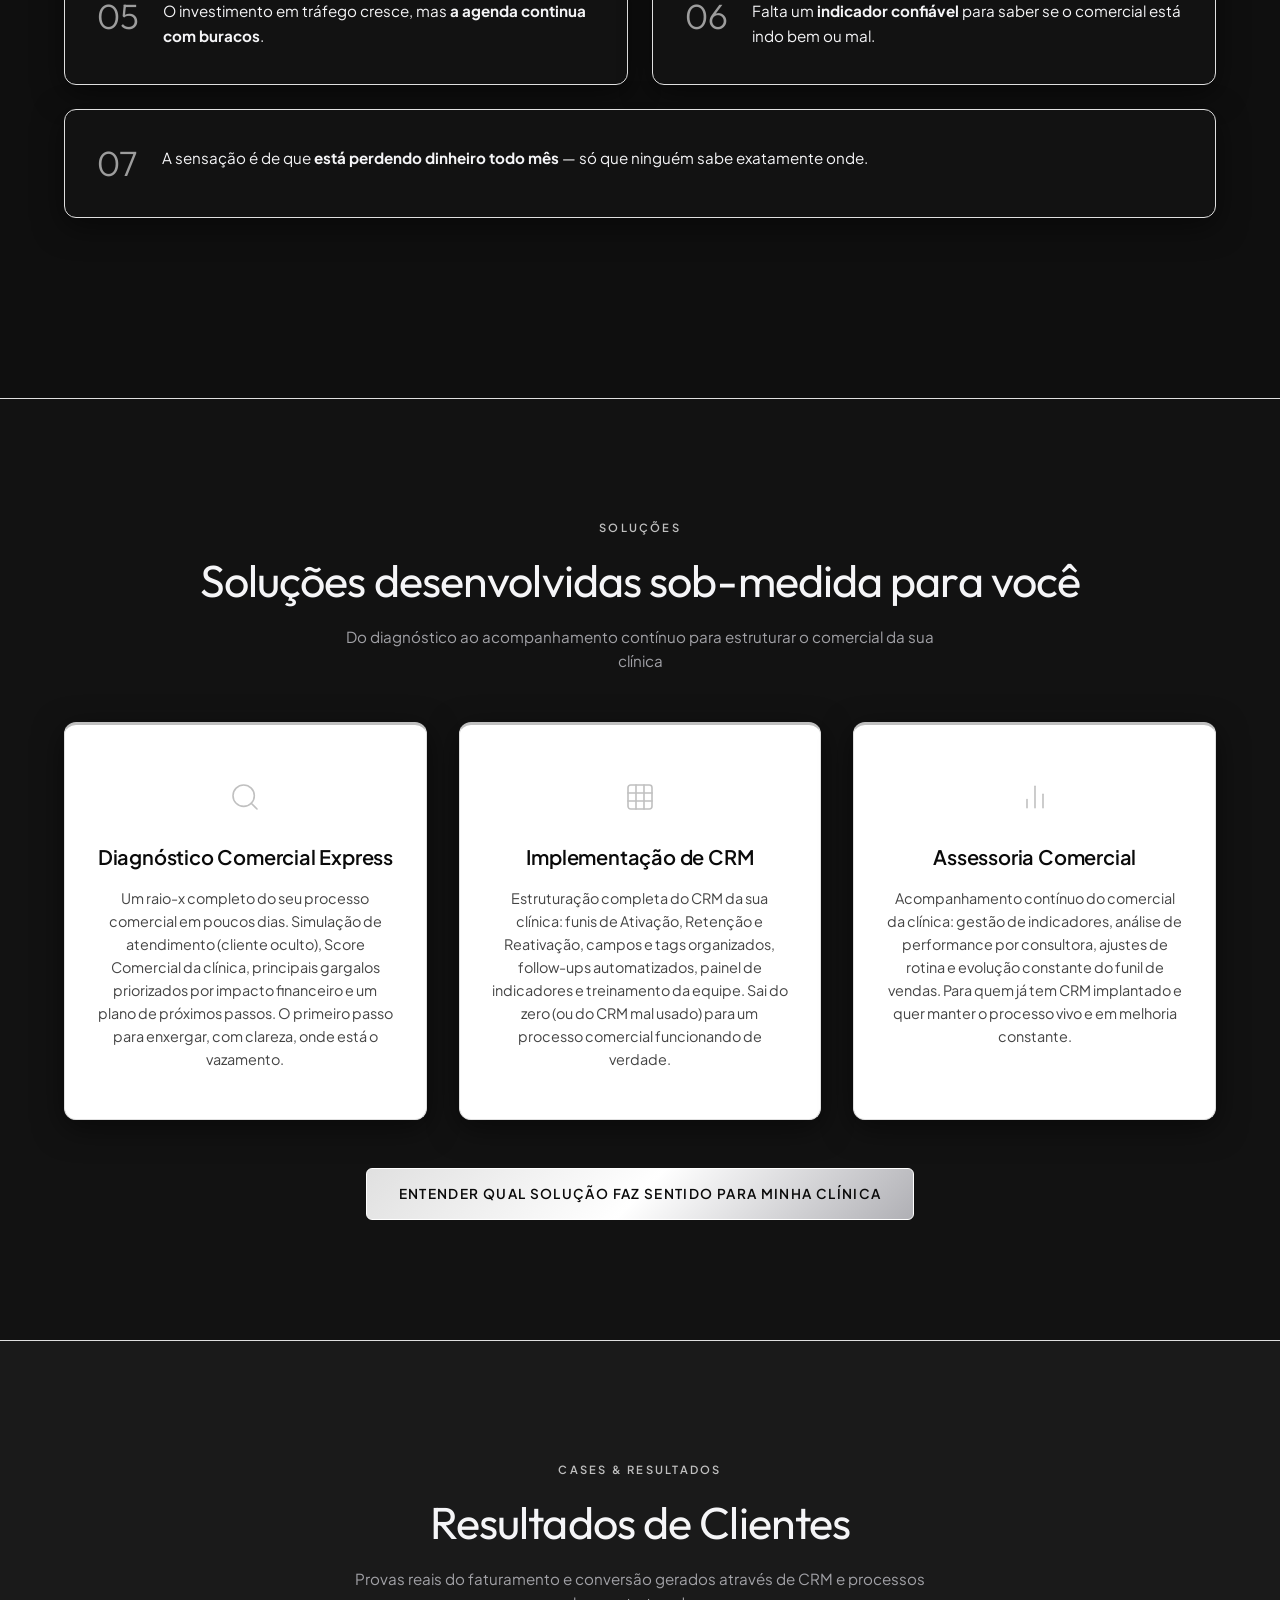
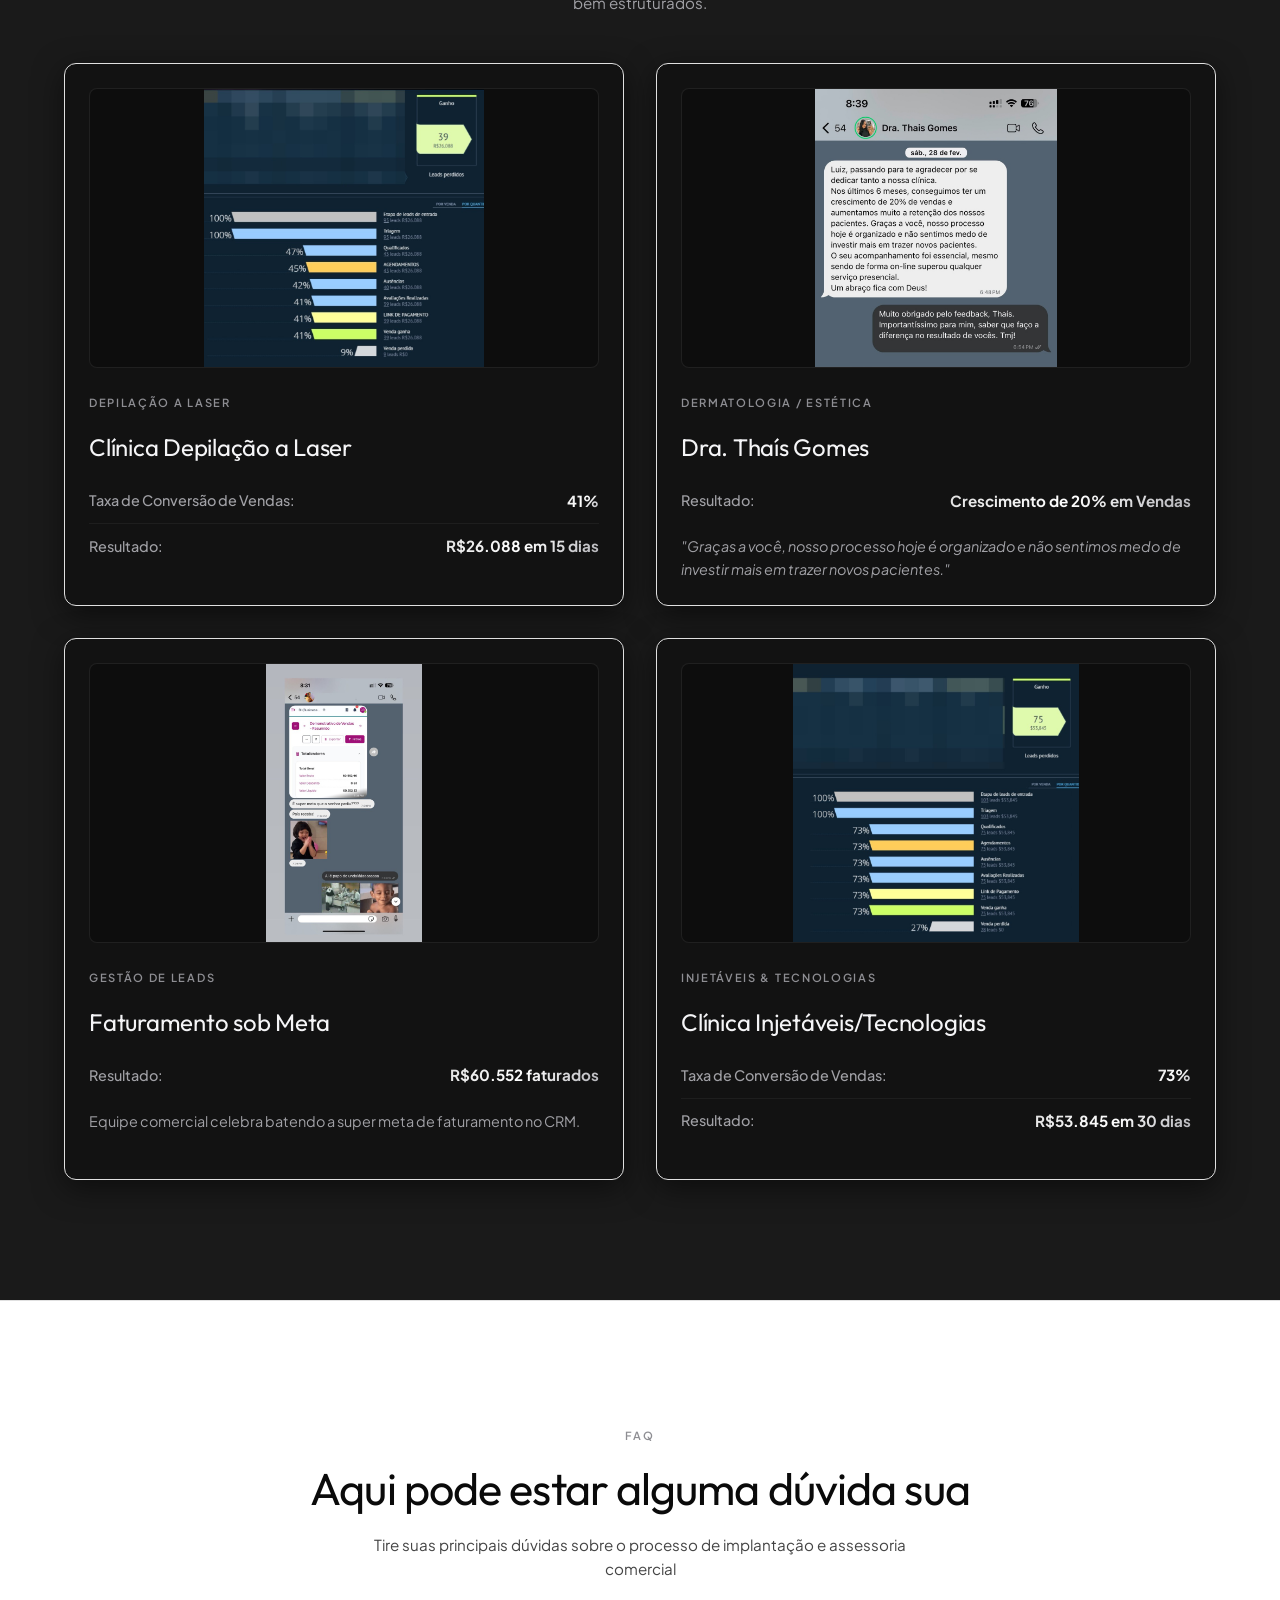
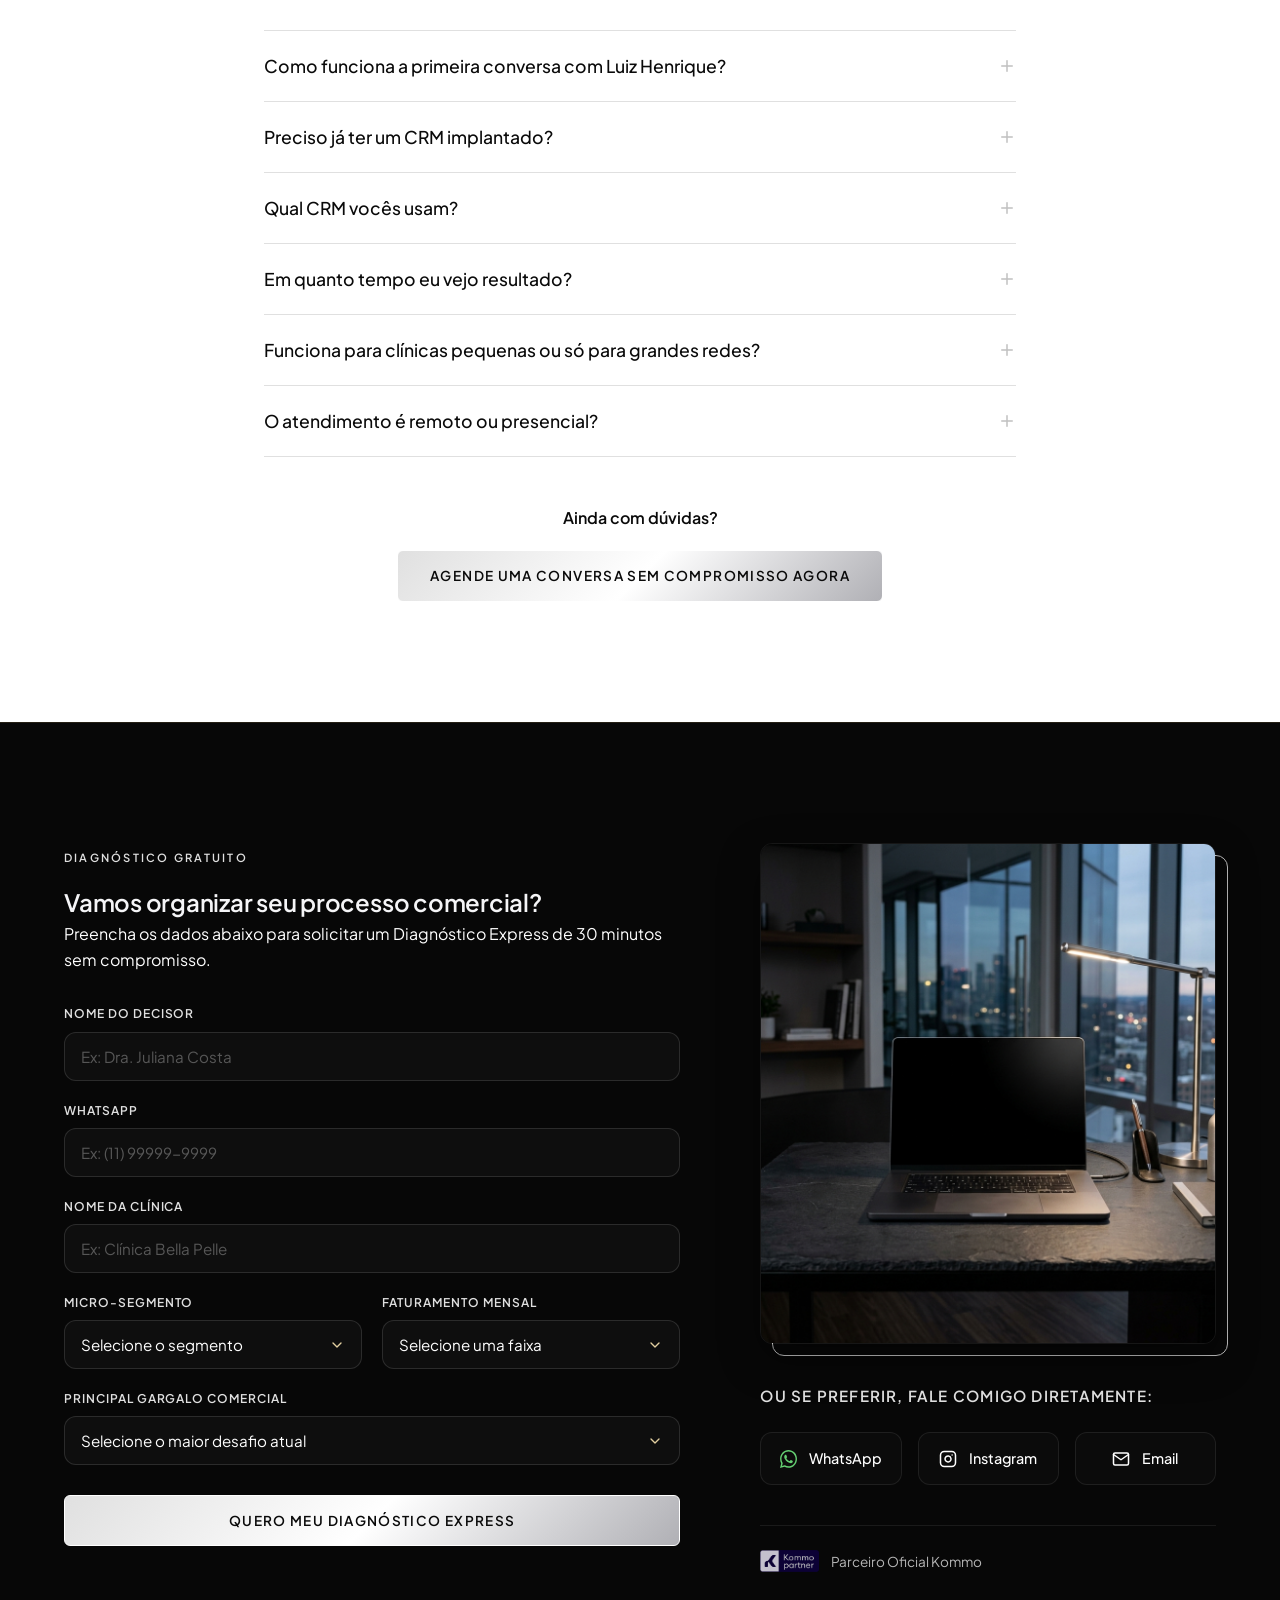
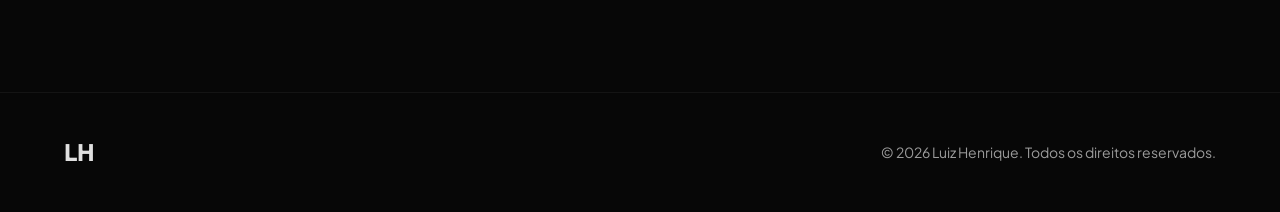
==== commit a2244fdf: "feat: add email contact button and update real instagram link" ====
--- a/index.html
+++ b/index.html
@@ -541,7 +541,7 @@
                             </a>
 
                             <!-- Instagram -->
-                            <a href="https://instagram.com/luizhenrique_crm" target="_blank" rel="noopener noreferrer"
+                            <a href="https://www.instagram.com/souoluizbrandao" target="_blank" rel="noopener noreferrer"
                                 class="direct-btn instagram">
                                 <svg width="18" height="18" viewBox="0 0 24 24" fill="none" stroke="currentColor"
                                     stroke-width="2" stroke-linecap="round" stroke-linejoin="round">
@@ -550,6 +550,16 @@
                                     <line x1="17.5" y1="6.5" x2="17.51" y2="6.5"></line>
                                 </svg>
                                 <span>Instagram</span>
+                            </a>
+
+                            <!-- Email -->
+                            <a href="mailto:souoluizbrandao@gmail.com" class="direct-btn email">
+                                <svg width="18" height="18" viewBox="0 0 24 24" fill="none" stroke="currentColor"
+                                    stroke-width="2" stroke-linecap="round" stroke-linejoin="round">
+                                    <path d="M4 4h16c1.1 0 2 .9 2 2v12c0 1.1-.9 2-2 2H4c-1.1 0-2-.9-2-2V6c0-1.1.9-2 2-2z"></path>
+                                    <polyline points="22,6 12,13 2,6"></polyline>
+                                </svg>
+                                <span>Email</span>
                             </a>
                         </div>
                     </div>
--- a/style.css
+++ b/style.css
@@ -873,6 +873,11 @@
     border-color: #E1306C;
 }
 
+.direct-btn.email:hover {
+    background-color: rgba(255, 255, 255, 0.06);
+    border-color: var(--gold);
+}
+
 /* Partner Badge */
 .kommo-badge {
     border-top: 1px solid rgba(255, 255, 255, 0.08);
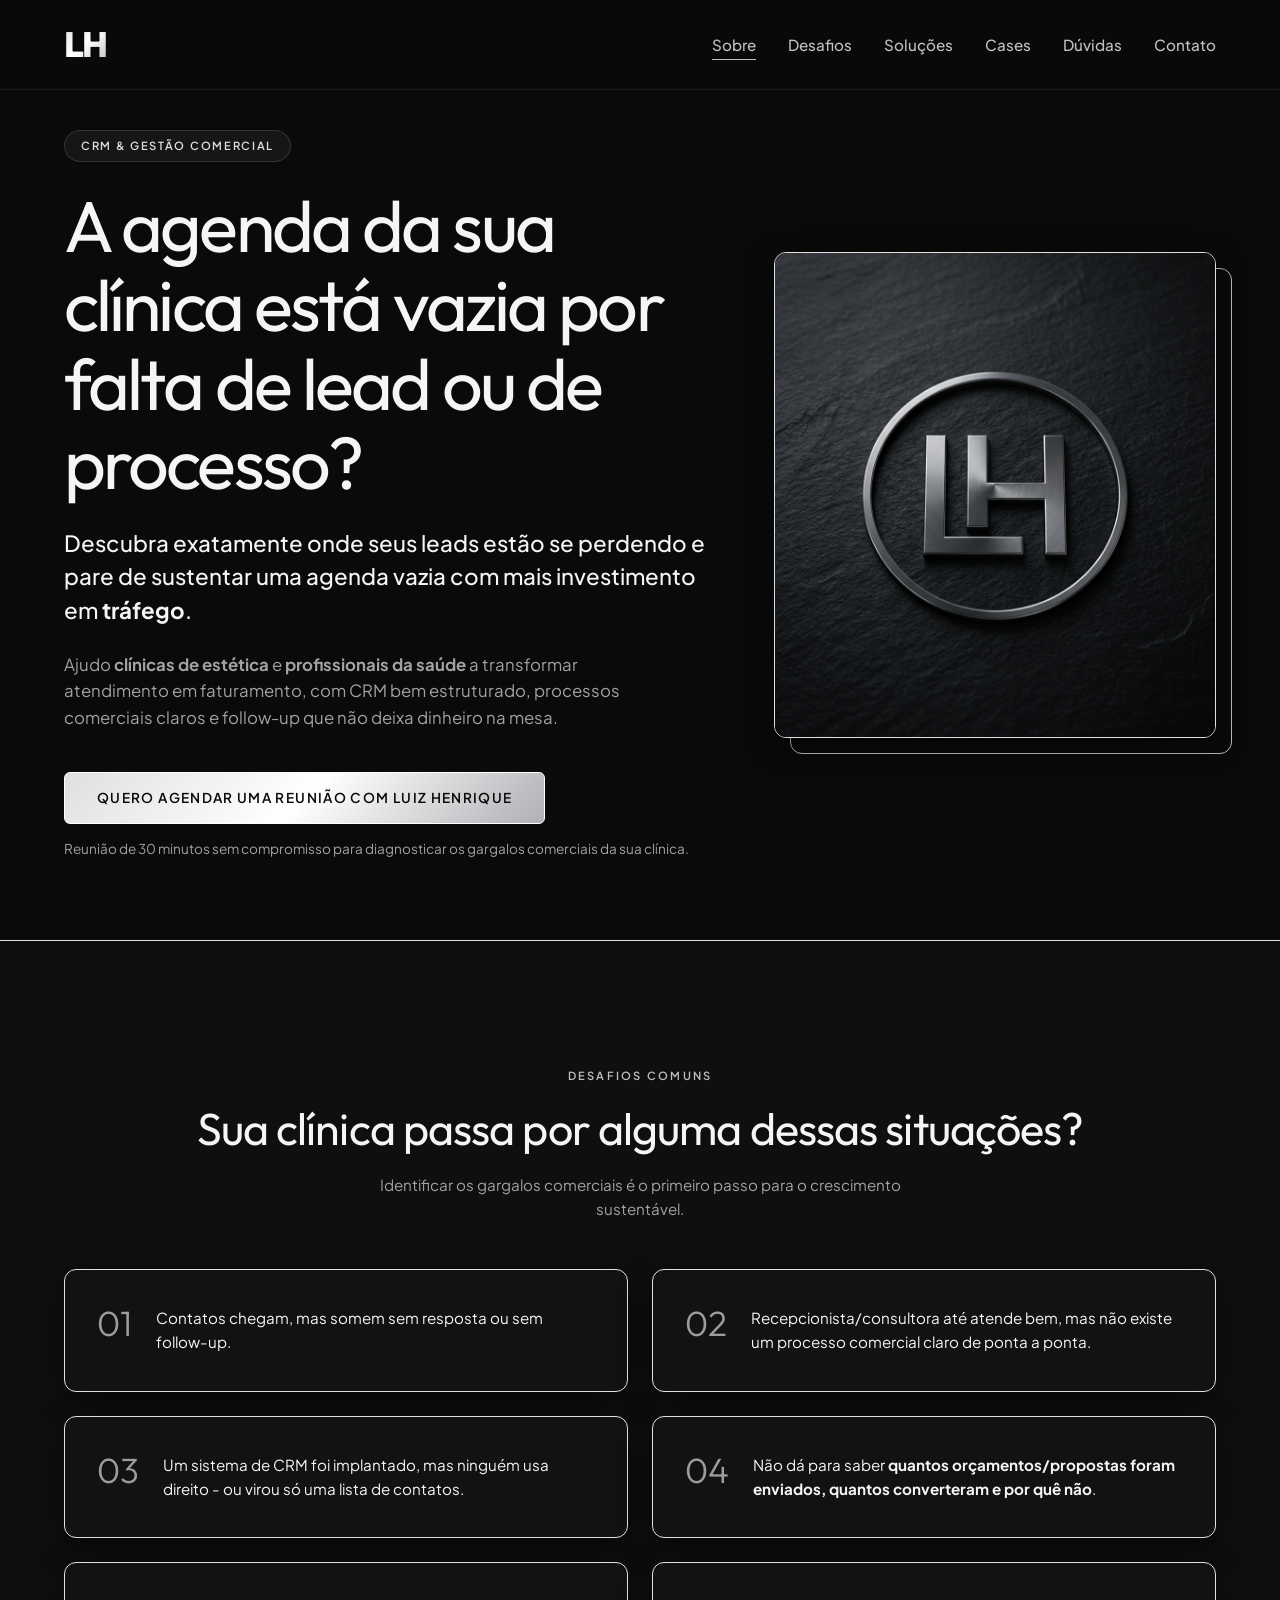
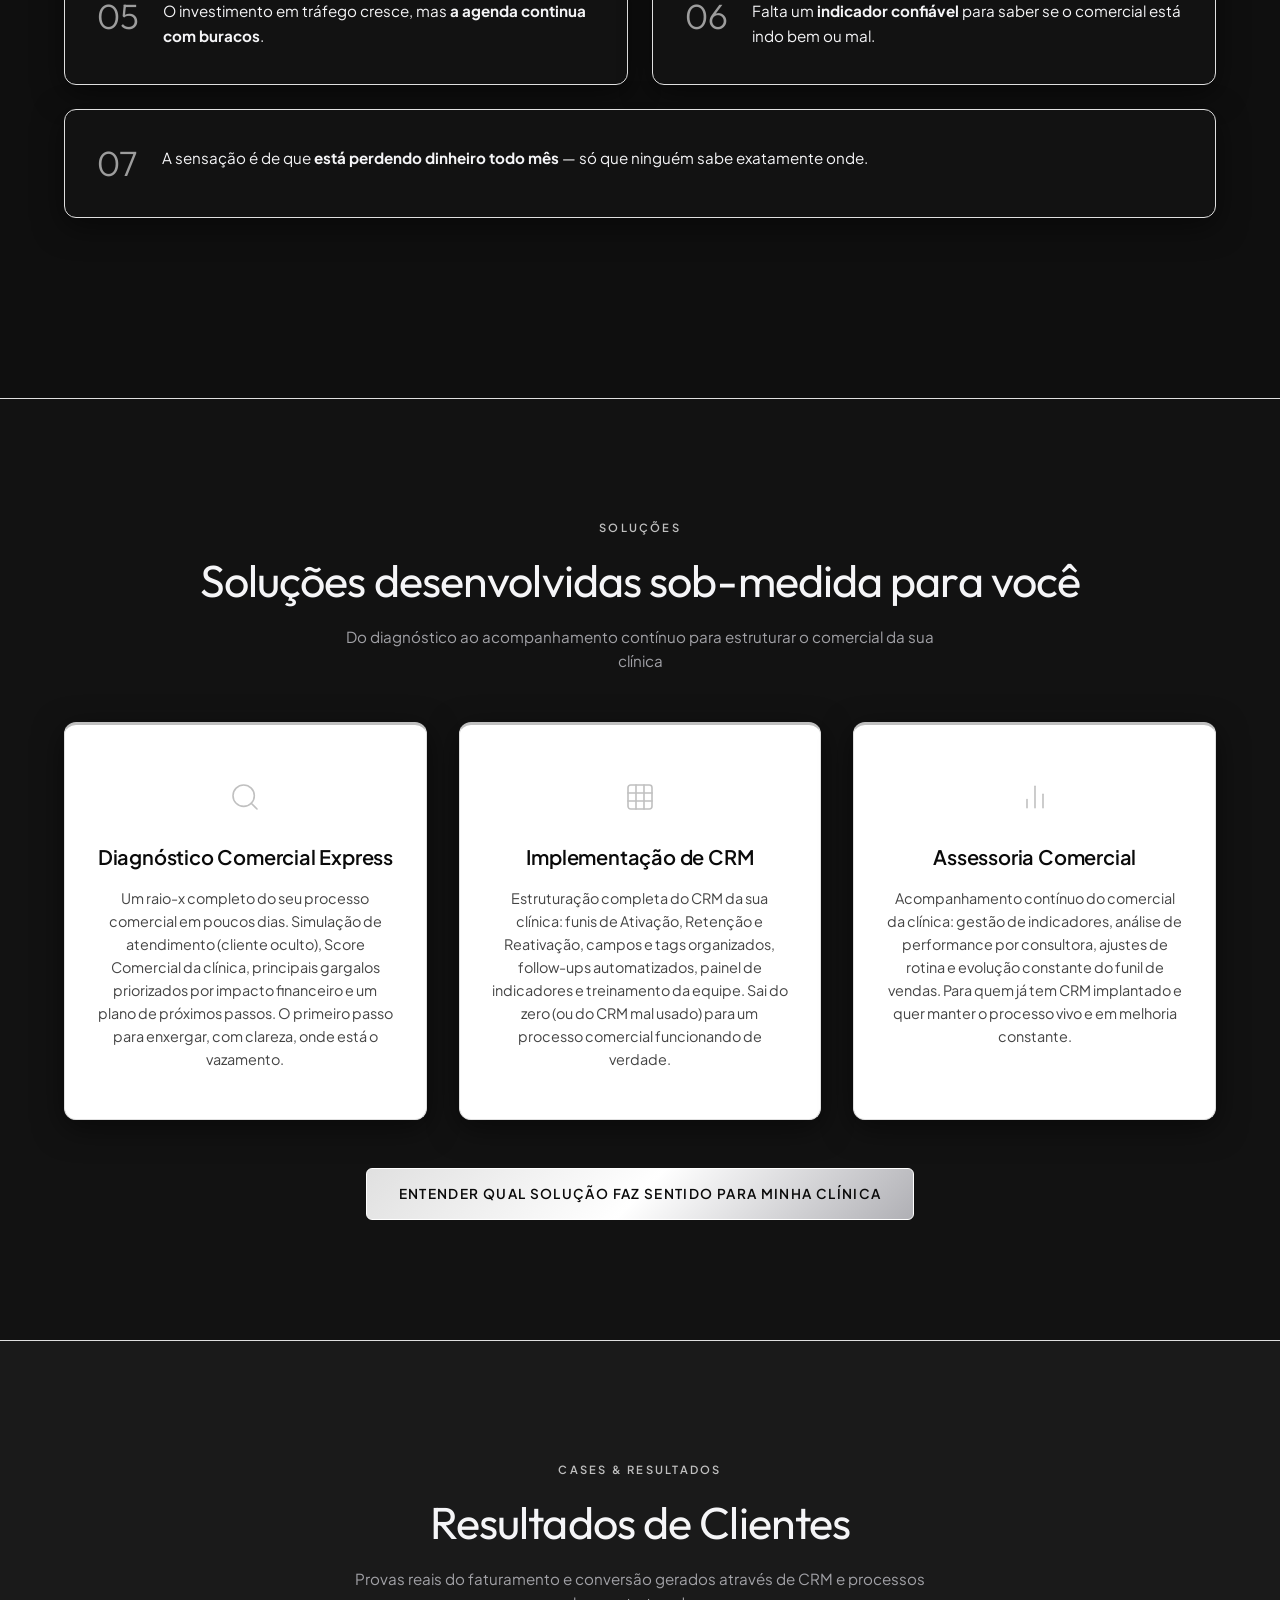
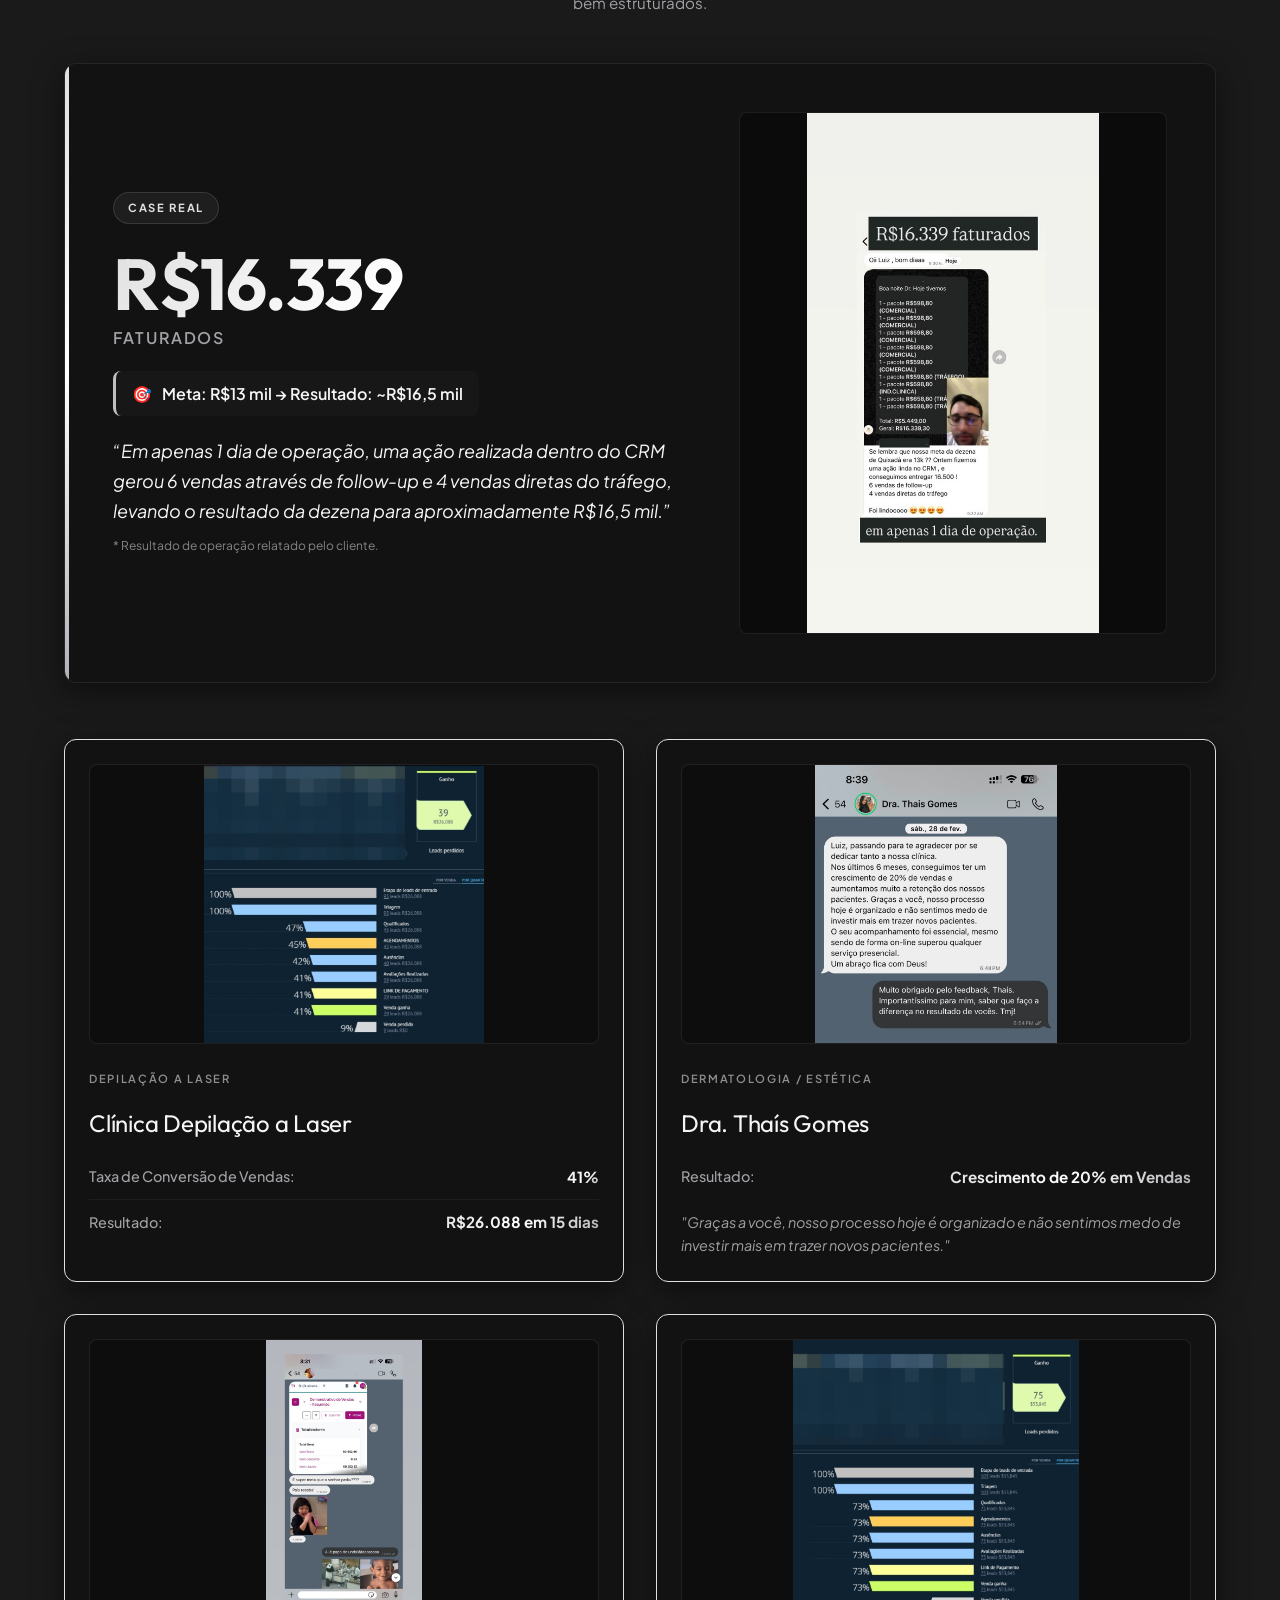
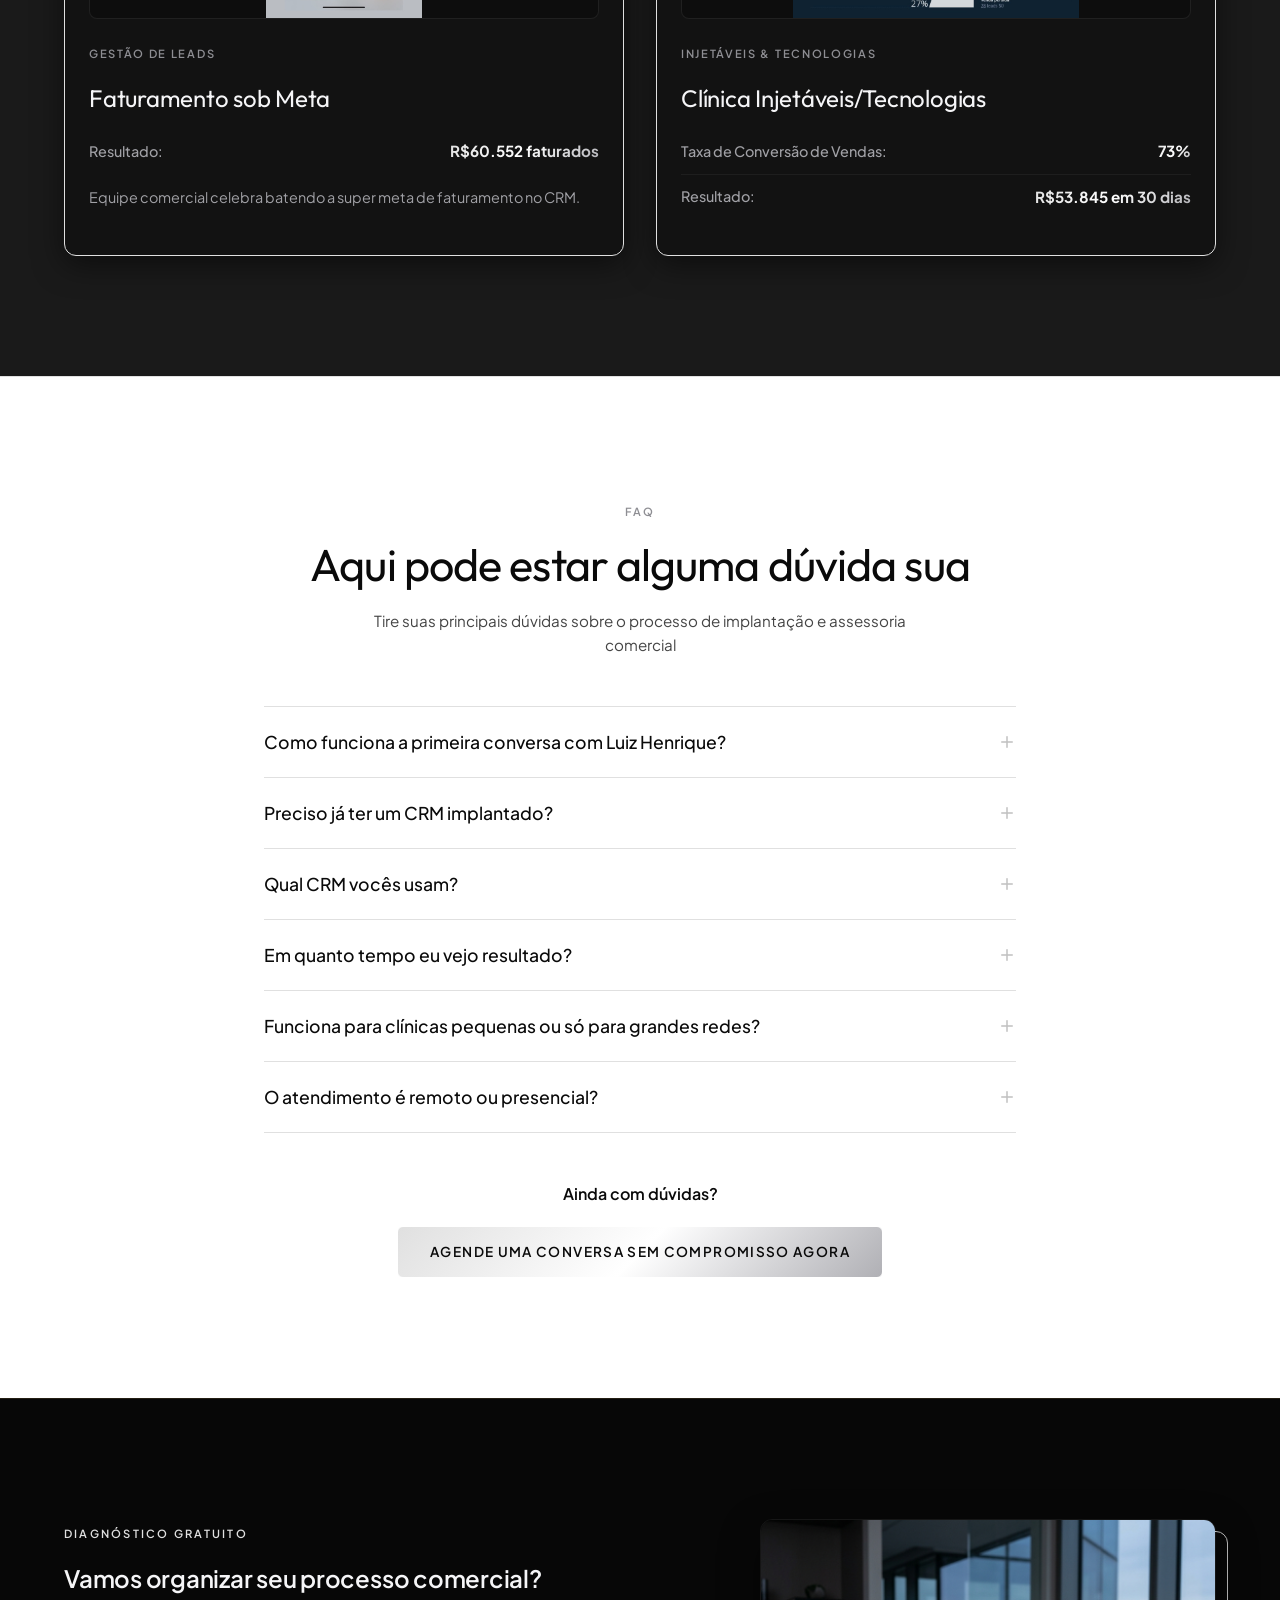
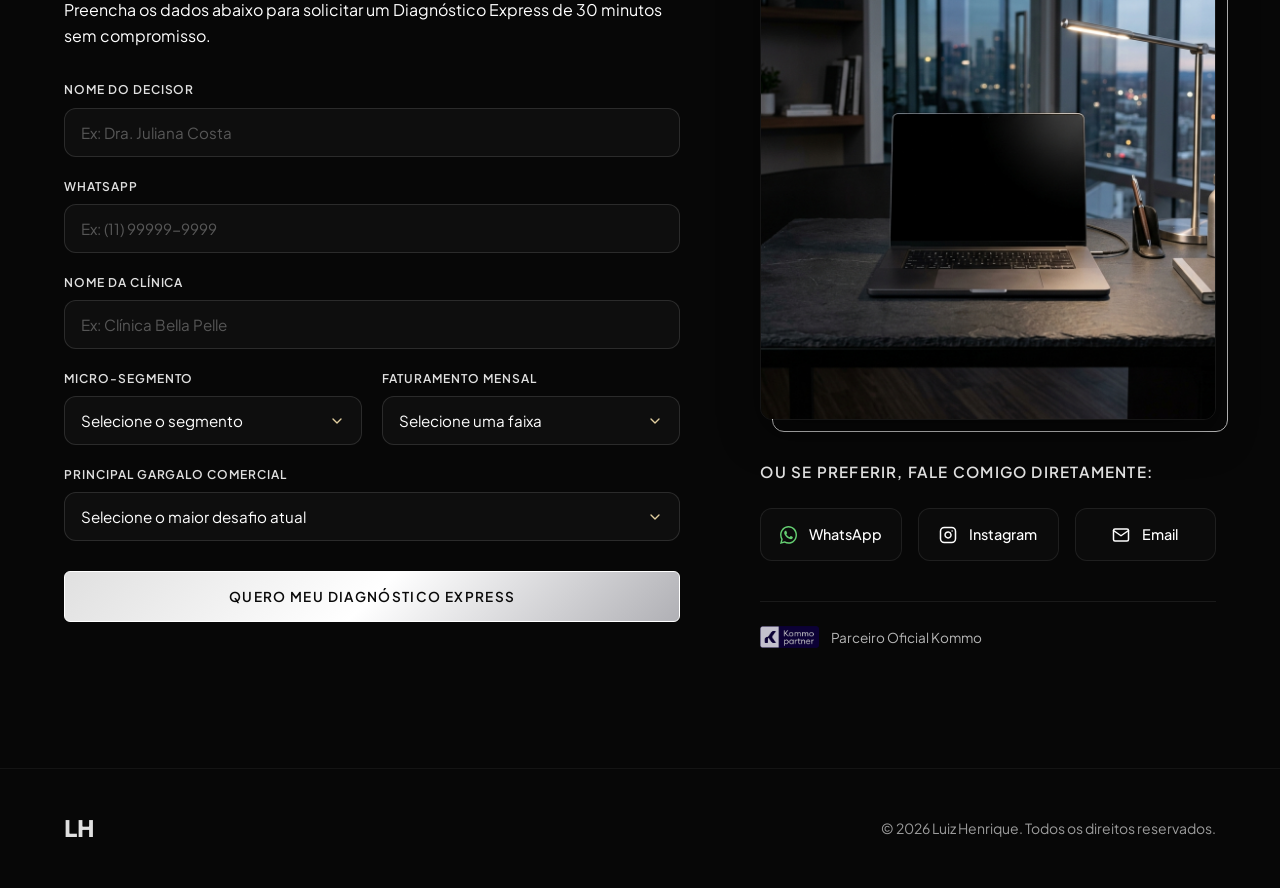
==== commit 1d1c6ec8: "add new" ====
--- a/index.html
+++ b/index.html
@@ -231,6 +231,32 @@
                 <h2 class="section-title text-center">Resultados de Clientes</h2>
                 <p class="section-subtitle text-center">Provas reais do faturamento e conversão gerados através de CRM e processos bem estruturados.</p>
 
+                <!-- Featured Case (Caso Real) -->
+                <div class="featured-case-card">
+                    <div class="featured-case-info">
+                        <span class="featured-case-tag">Case Real</span>
+                        <div class="featured-case-number-wrapper">
+                            <h3 class="featured-case-number">R$16.339</h3>
+                            <span class="featured-case-label">faturados</span>
+                        </div>
+                        <div class="featured-case-meta">
+                            <span class="meta-icon">🎯</span>
+                            <span class="meta-text">Meta: R$13 mil &rarr; Resultado: ~R$16,5 mil</span>
+                        </div>
+                        <div class="featured-case-text-wrapper">
+                            <p class="featured-case-text">
+                                &ldquo;Em apenas 1 dia de operação, uma ação realizada dentro do CRM gerou 6 vendas através de follow-up e 4 vendas diretas do tráfego, levando o resultado da dezena para aproximadamente R$16,5 mil.&rdquo;
+                            </p>
+                            <p class="featured-case-disclaimer">
+                                * Resultado de operação relatado pelo cliente.
+                            </p>
+                        </div>
+                    </div>
+                    <div class="featured-case-image-wrapper">
+                        <img src="assets/case-real-depoimento.jpg" alt="Depoimento comprovando R$16.339 faturados" class="featured-case-img">
+                    </div>
+                </div>
+
                 <div class="cases-grid">
                     <!-- Testimonial 1 -->
                     <div class="case-card visual-case">
@@ -534,7 +560,7 @@
                         <h3>Ou se preferir, fale comigo diretamente:</h3>
                         <div class="direct-buttons">
                             <!-- WhatsApp -->
-                            <a href="https://wa.me/5534991922080" target="_blank" rel="noopener noreferrer"
+                            <a href="https://wa.me/5581999222021" target="_blank" rel="noopener noreferrer"
                                 class="direct-btn whatsapp">
                                 <img src="assets/whatsapp-icon.svg" alt="WhatsApp Icon" class="direct-icon">
                                 <span>WhatsApp</span>
--- a/style.css
+++ b/style.css
@@ -1399,4 +1399,164 @@
     color: #0a0a0a !important;
 }
 
-
+/* ==========================================================================
+   FEATURED TESTIMONIAL (CASO REAL) STYLES
+   ========================================================================== */
+.featured-case-card {
+    display: grid;
+    grid-template-columns: 1.15fr 0.85fr;
+    gap: 48px;
+    background-color: var(--bg-secondary);
+    border: 1px solid rgba(255, 255, 255, 0.08);
+    border-radius: var(--border-radius-card);
+    padding: 48px;
+    margin-bottom: 56px;
+    box-shadow: var(--shadow-soft);
+    align-items: center;
+    position: relative;
+    overflow: hidden;
+    transition: var(--transition-smooth);
+}
+
+.featured-case-card::before {
+    content: '';
+    position: absolute;
+    top: 0;
+    left: 0;
+    width: 4px;
+    height: 100%;
+    background: var(--silver-metallic);
+}
+
+.featured-case-card:hover {
+    transform: translateY(-4px);
+    border-color: var(--gold);
+    box-shadow: var(--shadow-hover);
+}
+
+.featured-case-info {
+    display: flex;
+    flex-direction: column;
+    gap: 20px;
+    text-align: left;
+}
+
+.featured-case-tag {
+    align-self: flex-start;
+    font-size: 0.7rem;
+    font-weight: 700;
+    text-transform: uppercase;
+    letter-spacing: 0.15em;
+    color: var(--gold-light);
+    background-color: rgba(255, 255, 255, 0.05);
+    padding: 6px 14px;
+    border-radius: 50px;
+    border: 1px solid rgba(255, 255, 255, 0.12);
+}
+
+.featured-case-number-wrapper {
+    display: flex;
+    flex-direction: column;
+    gap: 2px;
+}
+
+.featured-case-number {
+    font-family: var(--font-title);
+    font-size: clamp(3rem, 6vw, 4.5rem);
+    font-weight: 700;
+    line-height: 1.1;
+    background: var(--silver-metallic);
+    -webkit-background-clip: text;
+    -webkit-text-fill-color: transparent;
+    letter-spacing: -0.02em;
+}
+
+.featured-case-label {
+    font-size: 1rem;
+    text-transform: uppercase;
+    letter-spacing: 0.12em;
+    color: var(--text-muted);
+    font-weight: 600;
+}
+
+.featured-case-meta {
+    display: inline-flex;
+    align-items: center;
+    gap: 10px;
+    font-size: 1rem;
+    font-weight: 600;
+    color: var(--text-dark);
+    padding: 10px 16px;
+    background-color: rgba(255, 255, 255, 0.02);
+    border-radius: 8px;
+    border-left: 3px solid var(--gold);
+    max-width: fit-content;
+}
+
+.featured-case-text-wrapper {
+    display: flex;
+    flex-direction: column;
+    gap: 10px;
+}
+
+.featured-case-text {
+    font-size: clamp(1rem, 1.8vw, 1.125rem);
+    line-height: 1.65;
+    color: var(--text-dark);
+    font-weight: 400;
+    font-style: italic;
+}
+
+.featured-case-disclaimer {
+    font-size: 0.75rem;
+    color: var(--text-muted);
+    opacity: 0.8;
+}
+
+.featured-case-image-wrapper {
+    width: 100%;
+    height: auto;
+    border-radius: 8px;
+    overflow: hidden;
+    border: 1px solid rgba(255, 255, 255, 0.08);
+    display: flex;
+    align-items: center;
+    justify-content: center;
+    background-color: #0b0b0b;
+}
+
+.featured-case-img {
+    width: 100%;
+    height: auto;
+    max-height: 520px;
+    object-fit: contain;
+    transition: var(--transition-smooth);
+}
+
+.featured-case-card:hover .featured-case-img {
+    transform: scale(1.02);
+}
+
+/* Responsive adjustments for Featured Case Card */
+@media (max-width: 991px) {
+    .featured-case-card {
+        grid-template-columns: 1fr;
+        padding: 32px;
+        gap: 32px;
+        margin-bottom: 40px;
+    }
+    
+    .featured-case-card::before {
+        width: 100%;
+        height: 4px;
+        top: 0;
+        left: 0;
+    }
+    
+    .featured-case-img {
+        max-height: 450px;
+    }
+}
+
+
+
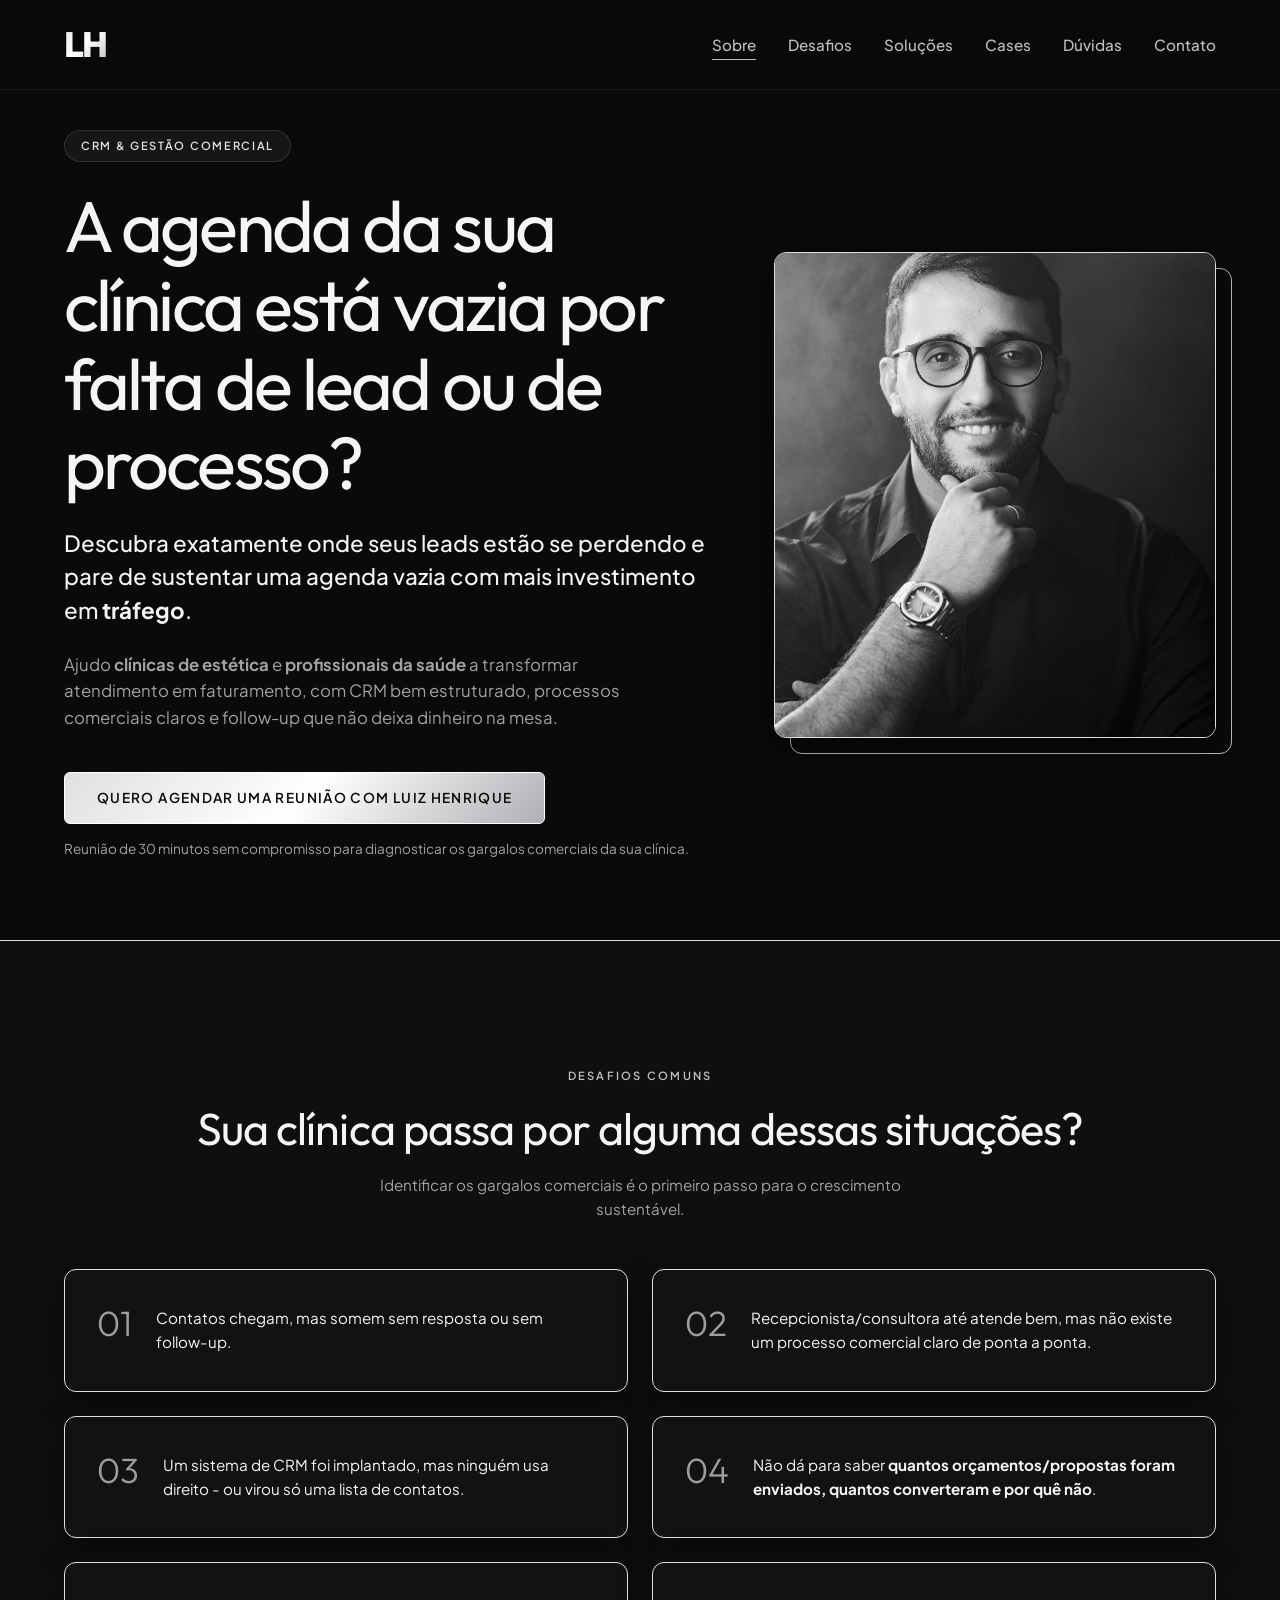
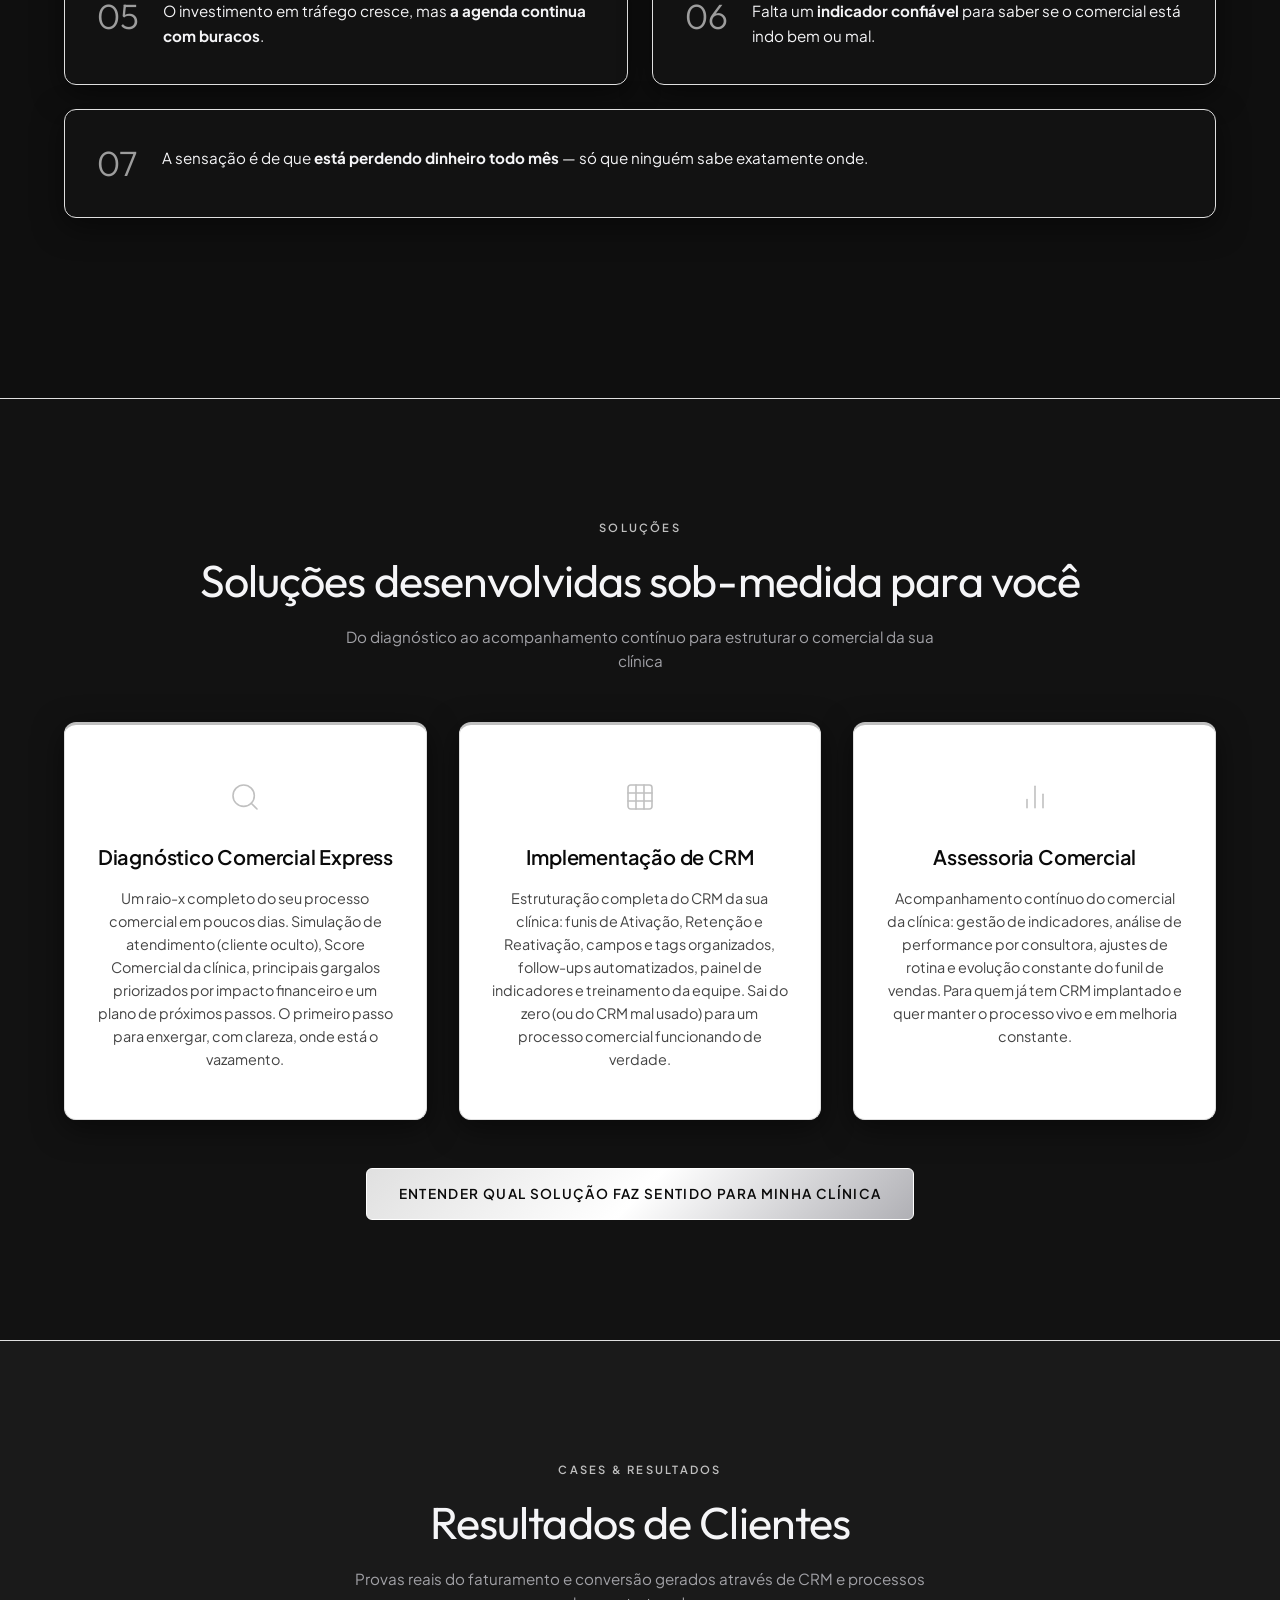
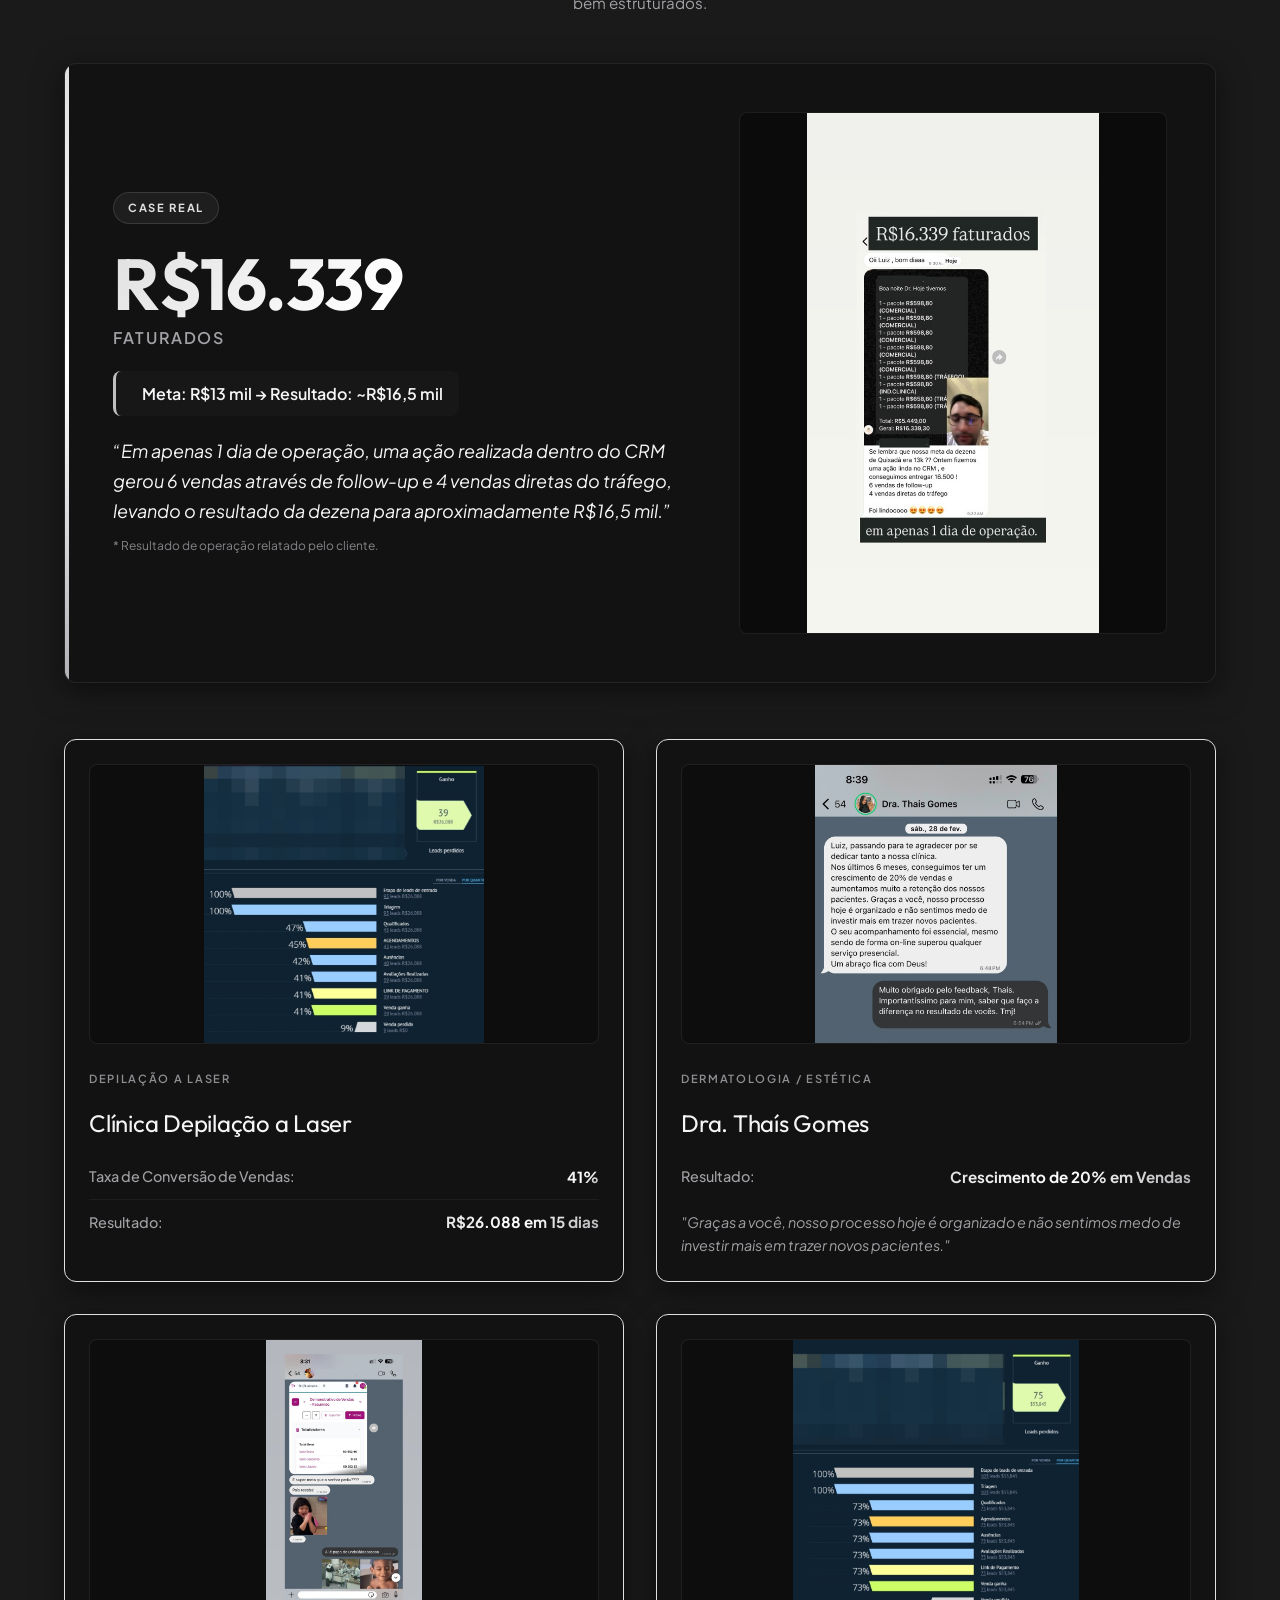
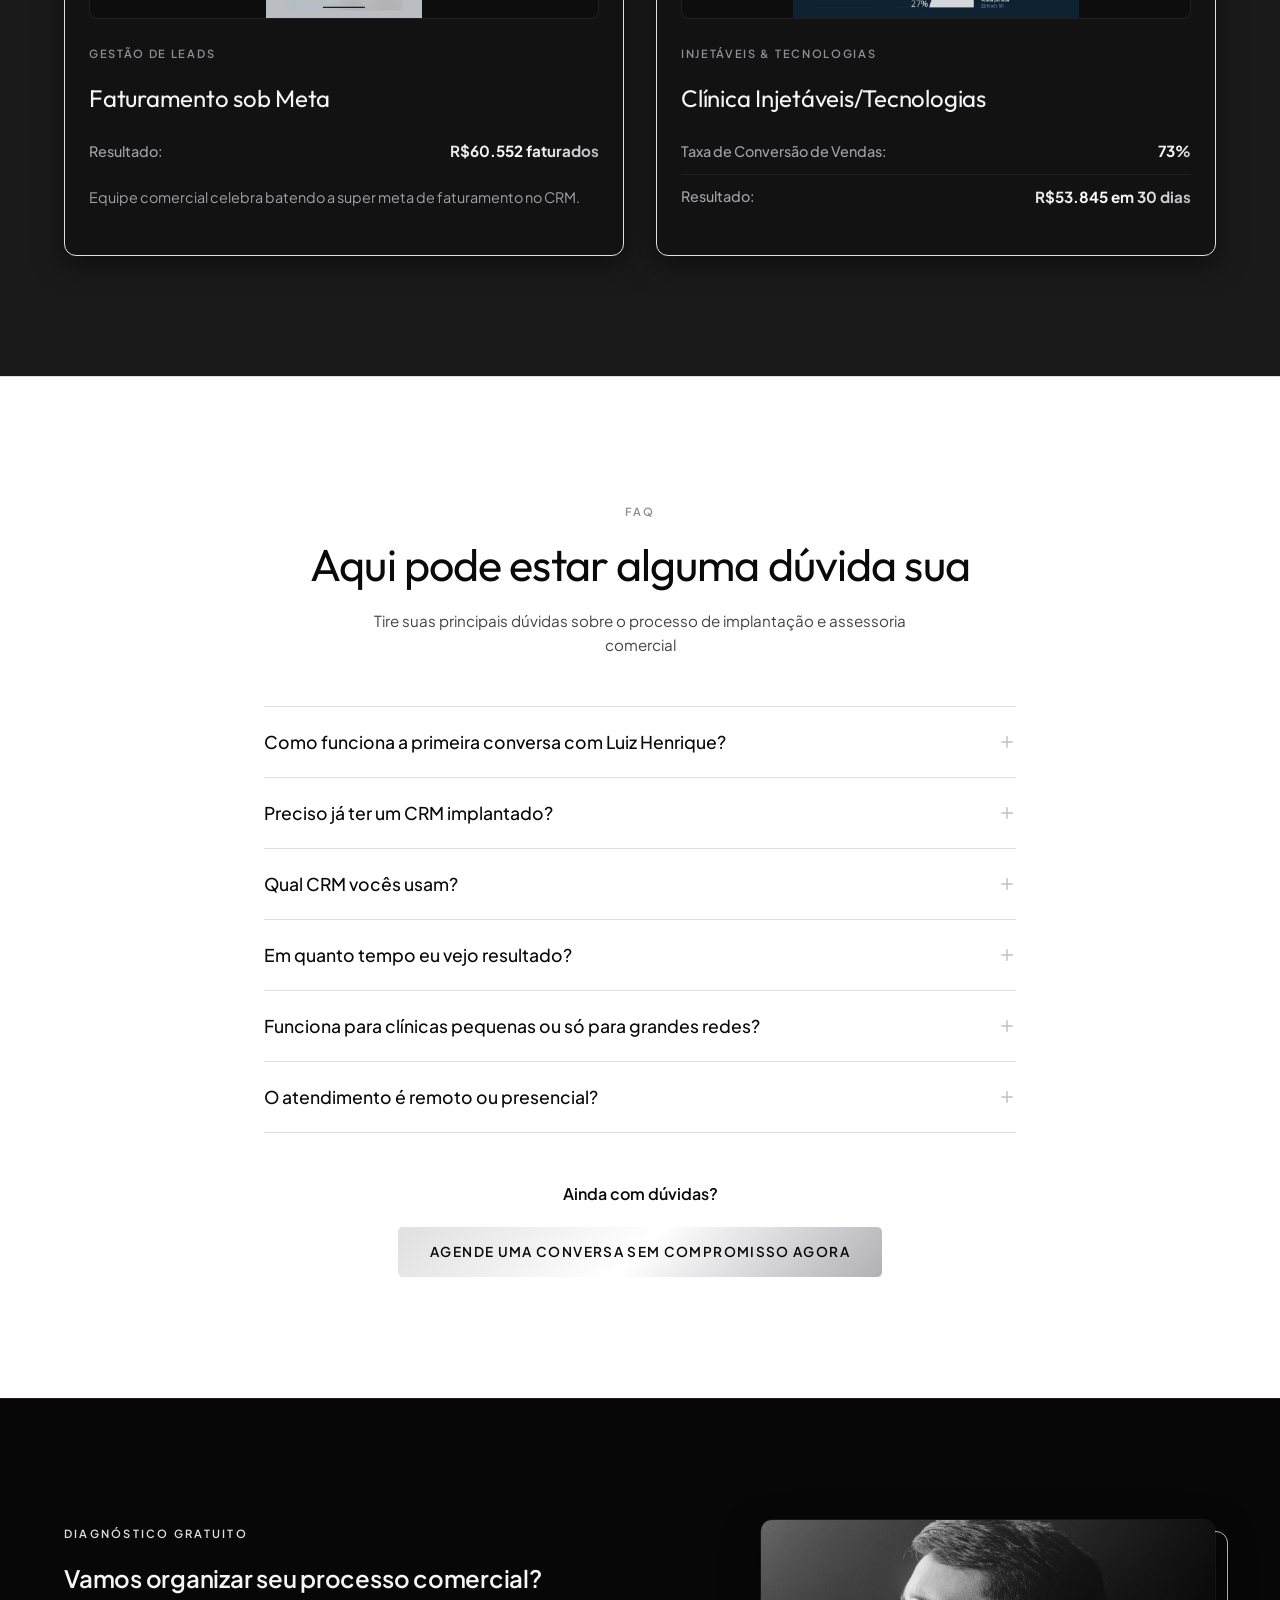
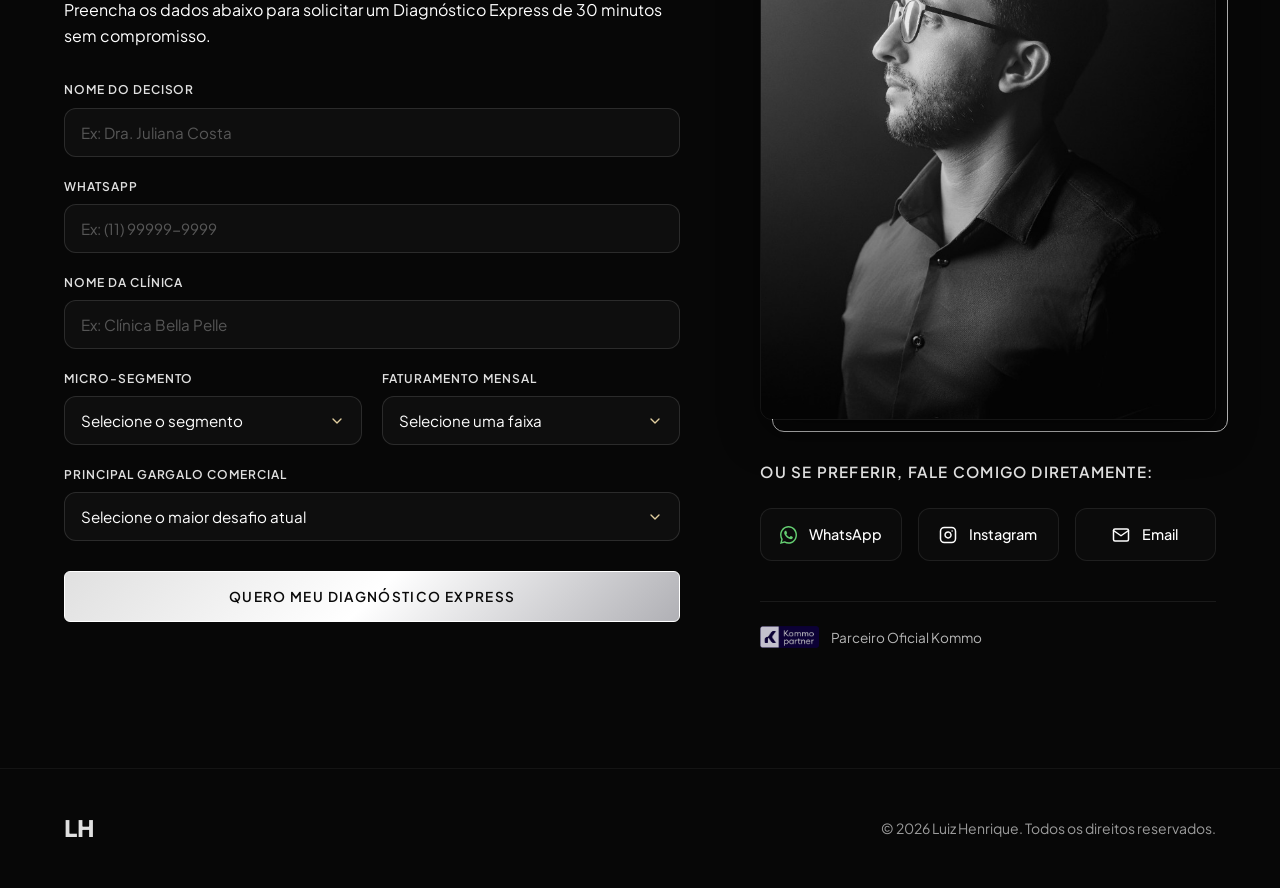
==== commit 742a3df0: "photo upload" ====
--- a/index.html
+++ b/index.html
@@ -20,7 +20,7 @@
     <meta property="og:title" content="Luiz Henrique | CRM e Gestão de Leads">
     <meta property="og:description"
         content="Transformo conversas em faturamento no Instagram. Organização de processos comerciais, automações e estratégias de relacionamento.">
-    <meta property="og:image" content="assets/profile.png">
+    <meta property="og:image" content="assets/profile-lh-hero.jpg">
 
     <!-- Favicon -->
     <link rel="shortcut icon" href="assets/favicon.png" type="image/png">
@@ -47,16 +47,16 @@
             <button class="nav-toggle" aria-label="Abrir menu" aria-controls="primary-navigation" aria-expanded="false">
                 <span class="hamburger"></span>
             </button> <!-- Navbar Links -->
-                <nav class="nav" id="primary-navigation">
-                    <ul class="nav-list">
-                        <li><a href="#sobre" class="nav-link">Sobre</a></li>
-                        <li><a href="#dores" class="nav-link">Desafios</a></li>
-                        <li><a href="#servicos" class="nav-link">Soluções</a></li>
-                        <li><a href="#cases" class="nav-link">Cases</a></li>
-                        <li><a href="#duvidas" class="nav-link">Dúvidas</a></li>
-                        <li><a href="#contato" class="nav-link">Contato</a></li>
-                    </ul>
-                </nav>
+            <nav class="nav" id="primary-navigation">
+                <ul class="nav-list">
+                    <li><a href="#sobre" class="nav-link">Sobre</a></li>
+                    <li><a href="#dores" class="nav-link">Desafios</a></li>
+                    <li><a href="#servicos" class="nav-link">Soluções</a></li>
+                    <li><a href="#cases" class="nav-link">Cases</a></li>
+                    <li><a href="#duvidas" class="nav-link">Dúvidas</a></li>
+                    <li><a href="#contato" class="nav-link">Contato</a></li>
+                </ul>
+            </nav>
         </div>
     </header>
 
@@ -84,7 +84,7 @@
                     </div>
                 </div>
                 <div class="hero-image-wrapper animate-fade-in-right">
-                    <img src="assets/profile.png" alt="Luiz Henrique" class="hero-img">
+                    <img src="assets/profile-lh-hero.jpg" alt="Luiz Henrique" class="hero-img">
                 </div>
             </div>
         </section>
@@ -227,9 +227,11 @@
         <!-- Cases Section (Sessão 4) -->
         <section id="cases" class="cases-section">
             <div class="container">
-                <span class="section-tag text-center" style="display: block; text-align: center;">Cases & Resultados</span>
+                <span class="section-tag text-center" style="display: block; text-align: center;">Cases &
+                    Resultados</span>
                 <h2 class="section-title text-center">Resultados de Clientes</h2>
-                <p class="section-subtitle text-center">Provas reais do faturamento e conversão gerados através de CRM e processos bem estruturados.</p>
+                <p class="section-subtitle text-center">Provas reais do faturamento e conversão gerados através de CRM e
+                    processos bem estruturados.</p>
 
                 <!-- Featured Case (Caso Real) -->
                 <div class="featured-case-card">
@@ -240,12 +242,14 @@
                             <span class="featured-case-label">faturados</span>
                         </div>
                         <div class="featured-case-meta">
-                            <span class="meta-icon">🎯</span>
+                            <span class="meta-icon"></span>
                             <span class="meta-text">Meta: R$13 mil &rarr; Resultado: ~R$16,5 mil</span>
                         </div>
                         <div class="featured-case-text-wrapper">
                             <p class="featured-case-text">
-                                &ldquo;Em apenas 1 dia de operação, uma ação realizada dentro do CRM gerou 6 vendas através de follow-up e 4 vendas diretas do tráfego, levando o resultado da dezena para aproximadamente R$16,5 mil.&rdquo;
+                                &ldquo;Em apenas 1 dia de operação, uma ação realizada dentro do CRM gerou 6 vendas
+                                através de follow-up e 4 vendas diretas do tráfego, levando o resultado da dezena para
+                                aproximadamente R$16,5 mil.&rdquo;
                             </p>
                             <p class="featured-case-disclaimer">
                                 * Resultado de operação relatado pelo cliente.
@@ -253,7 +257,8 @@
                         </div>
                     </div>
                     <div class="featured-case-image-wrapper">
-                        <img src="assets/case-real-depoimento.jpg" alt="Depoimento comprovando R$16.339 faturados" class="featured-case-img">
+                        <img src="assets/case-real-depoimento.jpg" alt="Depoimento comprovando R$16.339 faturados"
+                            class="featured-case-img">
                     </div>
                 </div>
 
@@ -289,7 +294,9 @@
                                 <span class="metric-label">Resultado:</span>
                                 <span class="metric-value highlighting">Crescimento de 20% em Vendas</span>
                             </div>
-                            <p class="case-desc" style="font-style: italic; margin-top: 8px;">"Graças a você, nosso processo hoje é organizado e não sentimos medo de investir mais em trazer novos pacientes."</p>
+                            <p class="case-desc" style="font-style: italic; margin-top: 8px;">"Graças a você, nosso
+                                processo hoje é organizado e não sentimos medo de investir mais em trazer novos
+                                pacientes."</p>
                         </div>
                     </div>
 
@@ -305,14 +312,16 @@
                                 <span class="metric-label">Resultado:</span>
                                 <span class="metric-value highlighting">R$60.552 faturados</span>
                             </div>
-                            <p class="case-desc" style="margin-top: 8px;">Equipe comercial celebra batendo a super meta de faturamento no CRM.</p>
+                            <p class="case-desc" style="margin-top: 8px;">Equipe comercial celebra batendo a super meta
+                                de faturamento no CRM.</p>
                         </div>
                     </div>
 
                     <!-- Testimonial 4 -->
                     <div class="case-card visual-case">
                         <div class="case-image-wrapper">
-                            <img src="assets/testimonial-4.jpg" alt="Clínica Injetáveis/Tecnologias" class="case-screenshot">
+                            <img src="assets/testimonial-4.jpg" alt="Clínica Injetáveis/Tecnologias"
+                                class="case-screenshot">
                         </div>
                         <div class="case-content-wrapper">
                             <span class="case-badge">Injetáveis & Tecnologias</span>
@@ -399,7 +408,8 @@
                         </button>
                         <div class="faq-answer">
                             <div class="faq-answer-content">
-                                <p>O trabalho é feito principalmente na plataforma Kommo (da qual Luiz Henrique é parceiro
+                                <p>O trabalho é feito principalmente na plataforma Kommo (da qual Luiz Henrique é
+                                    parceiro
                                     oficial), mas o diagnóstico inicial não depende de qual CRM você já usa.</p>
                             </div>
                         </div>
@@ -553,7 +563,7 @@
                 <!-- Right Column: Image and Direct Links -->
                 <div class="contact-info-wrapper">
                     <div class="contact-image-container">
-                        <img src="assets/contact-profile.png" alt="Luiz Henrique" class="contact-img">
+                        <img src="assets/contact-profile-lh.jpg" alt="Luiz Henrique" class="contact-img">
                     </div>
 
                     <div class="contact-direct-links">
@@ -567,8 +577,8 @@
                             </a>
 
                             <!-- Instagram -->
-                            <a href="https://www.instagram.com/souoluizbrandao" target="_blank" rel="noopener noreferrer"
-                                class="direct-btn instagram">
+                            <a href="https://www.instagram.com/souoluizbrandao" target="_blank"
+                                rel="noopener noreferrer" class="direct-btn instagram">
                                 <svg width="18" height="18" viewBox="0 0 24 24" fill="none" stroke="currentColor"
                                     stroke-width="2" stroke-linecap="round" stroke-linejoin="round">
                                     <rect x="2" y="2" width="20" height="20" rx="5" ry="5"></rect>
@@ -582,7 +592,9 @@
                             <a href="mailto:souoluizbrandao@gmail.com" class="direct-btn email">
                                 <svg width="18" height="18" viewBox="0 0 24 24" fill="none" stroke="currentColor"
                                     stroke-width="2" stroke-linecap="round" stroke-linejoin="round">
-                                    <path d="M4 4h16c1.1 0 2 .9 2 2v12c0 1.1-.9 2-2 2H4c-1.1 0-2-.9-2-2V6c0-1.1.9-2 2-2z"></path>
+                                    <path
+                                        d="M4 4h16c1.1 0 2 .9 2 2v12c0 1.1-.9 2-2 2H4c-1.1 0-2-.9-2-2V6c0-1.1.9-2 2-2z">
+                                    </path>
                                     <polyline points="22,6 12,13 2,6"></polyline>
                                 </svg>
                                 <span>Email</span>
